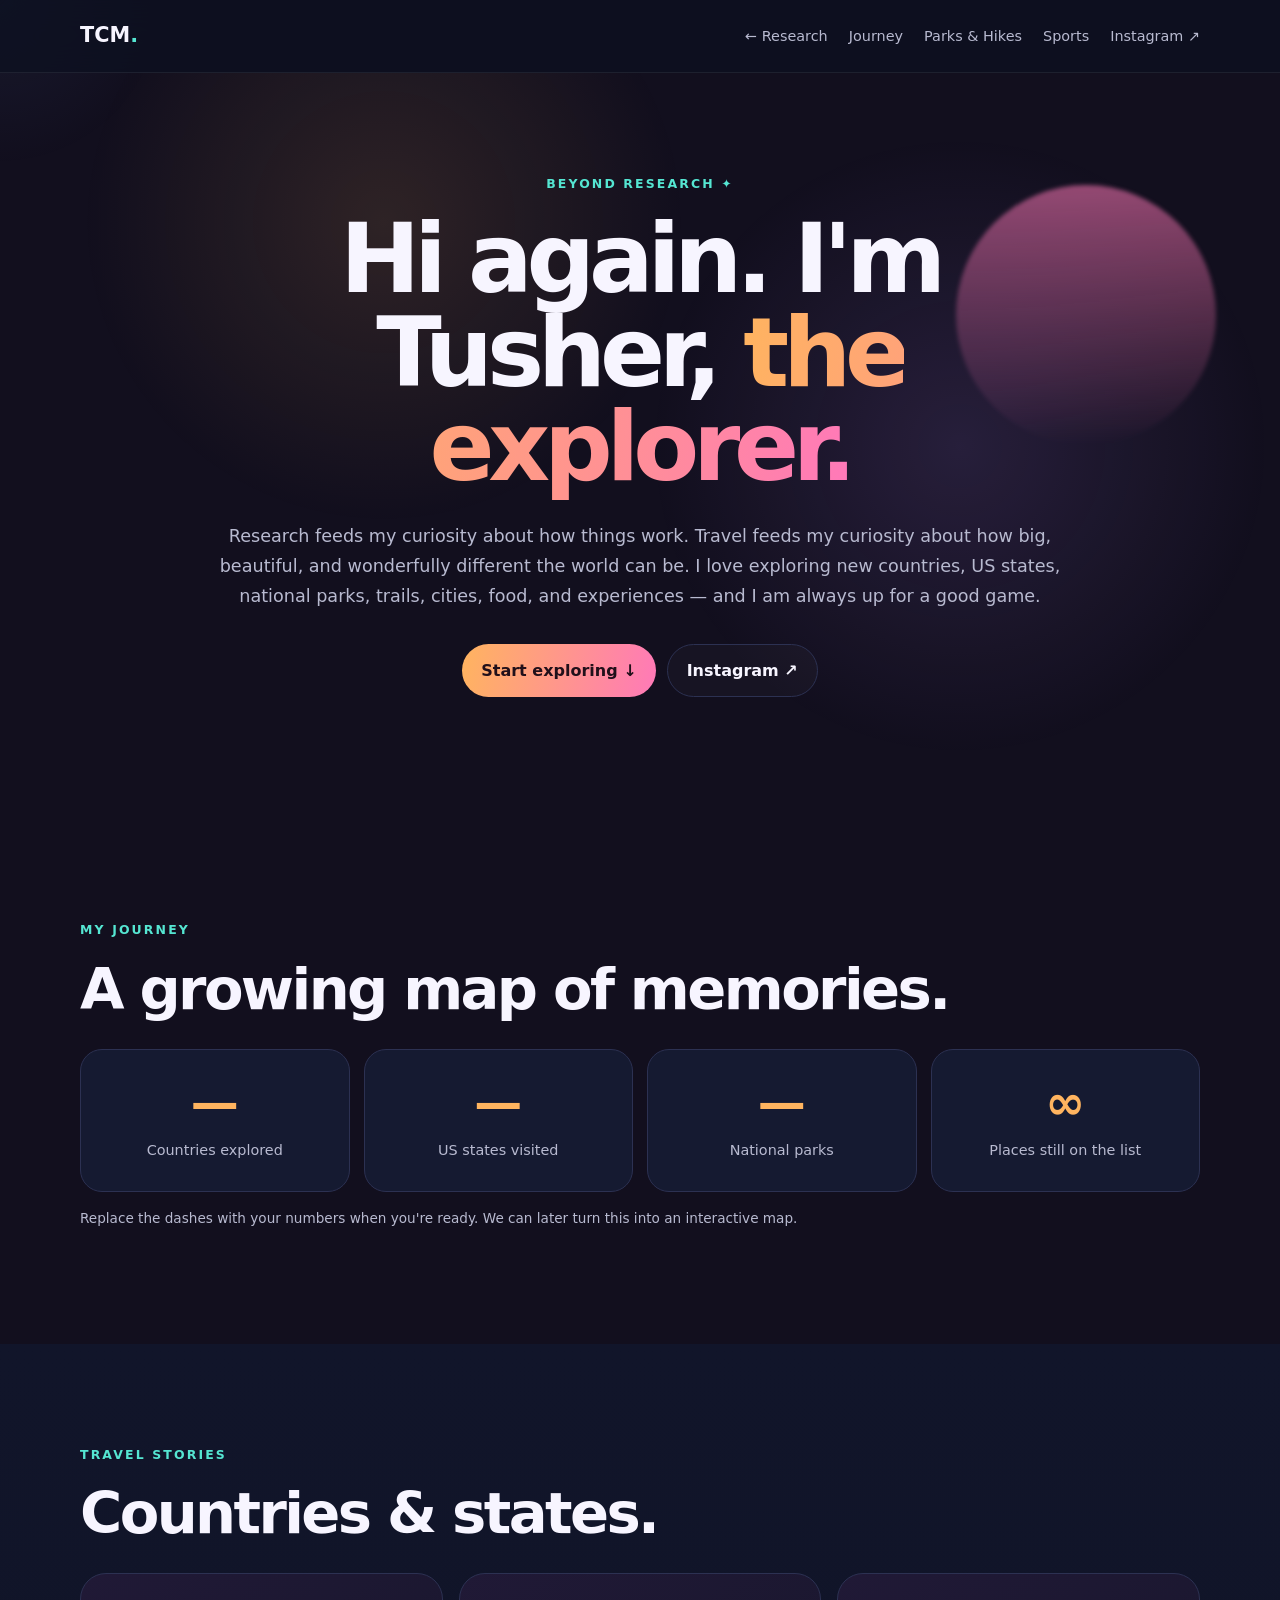
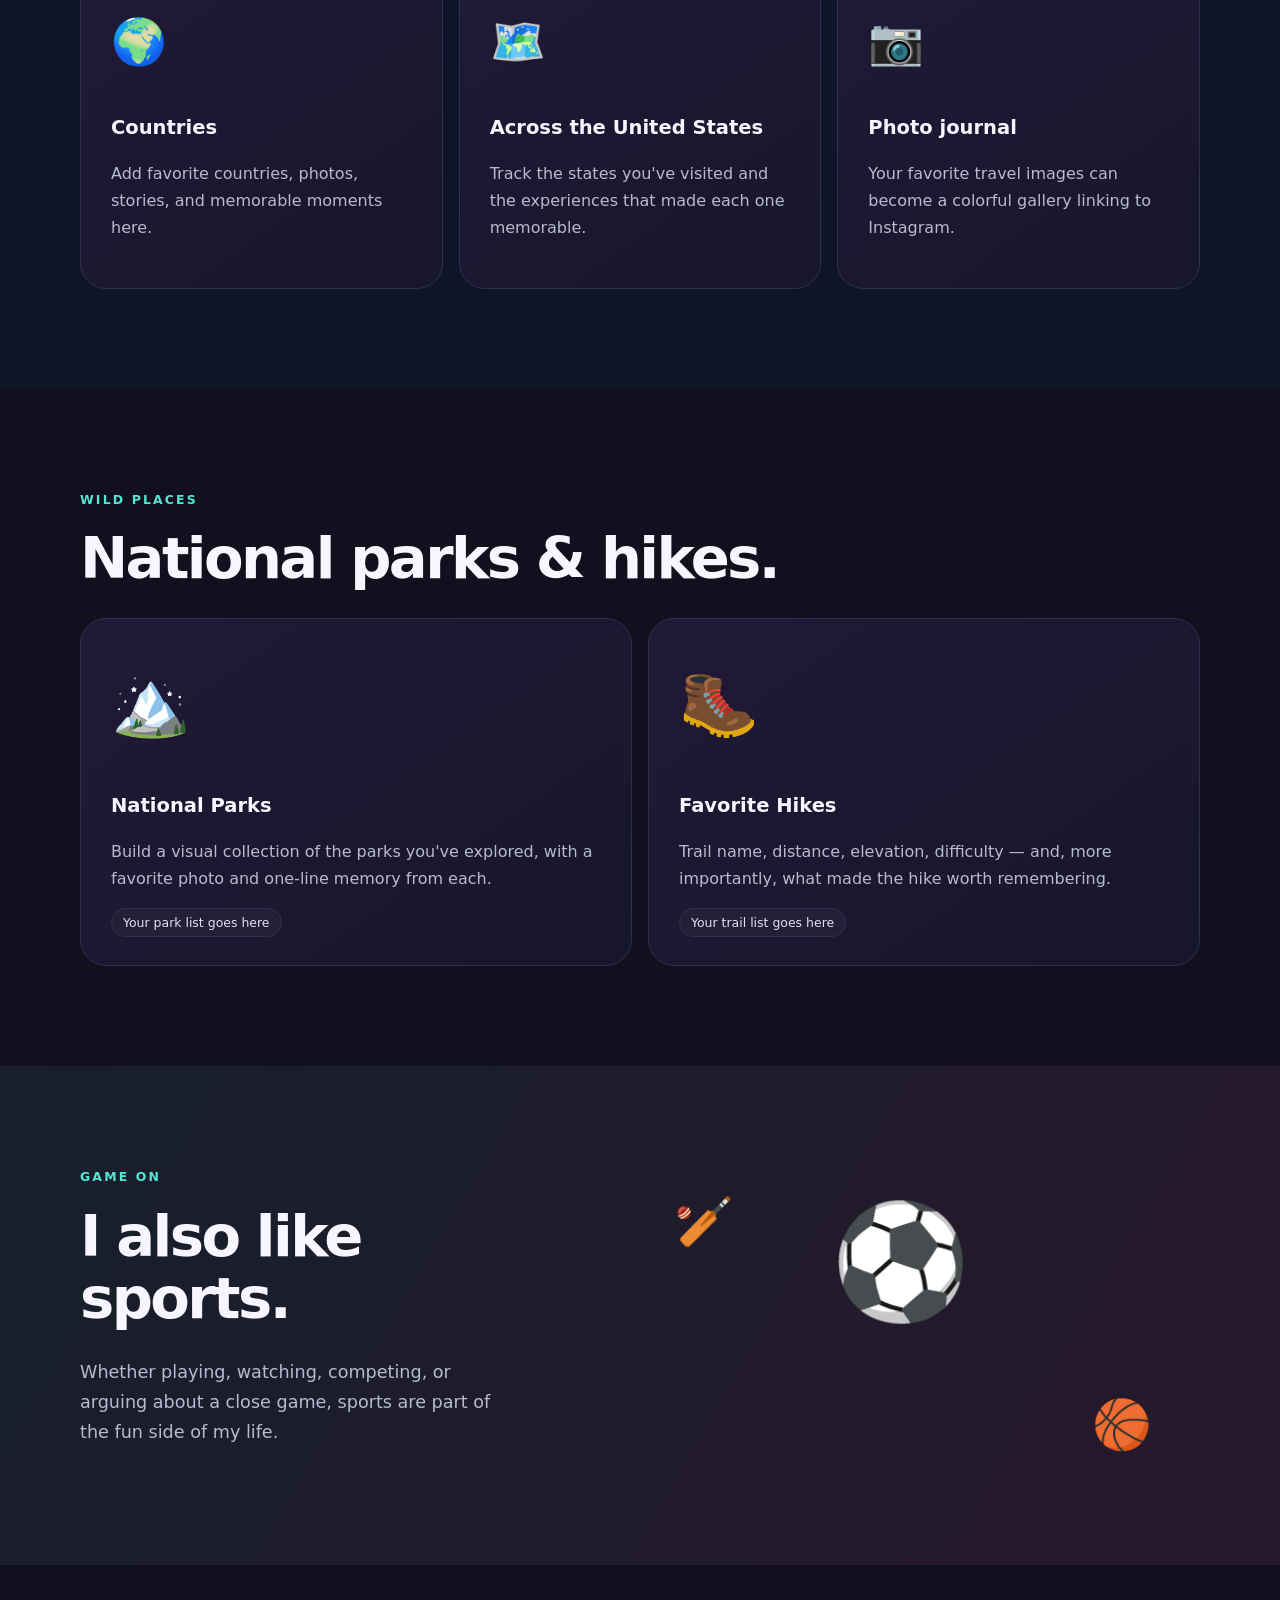
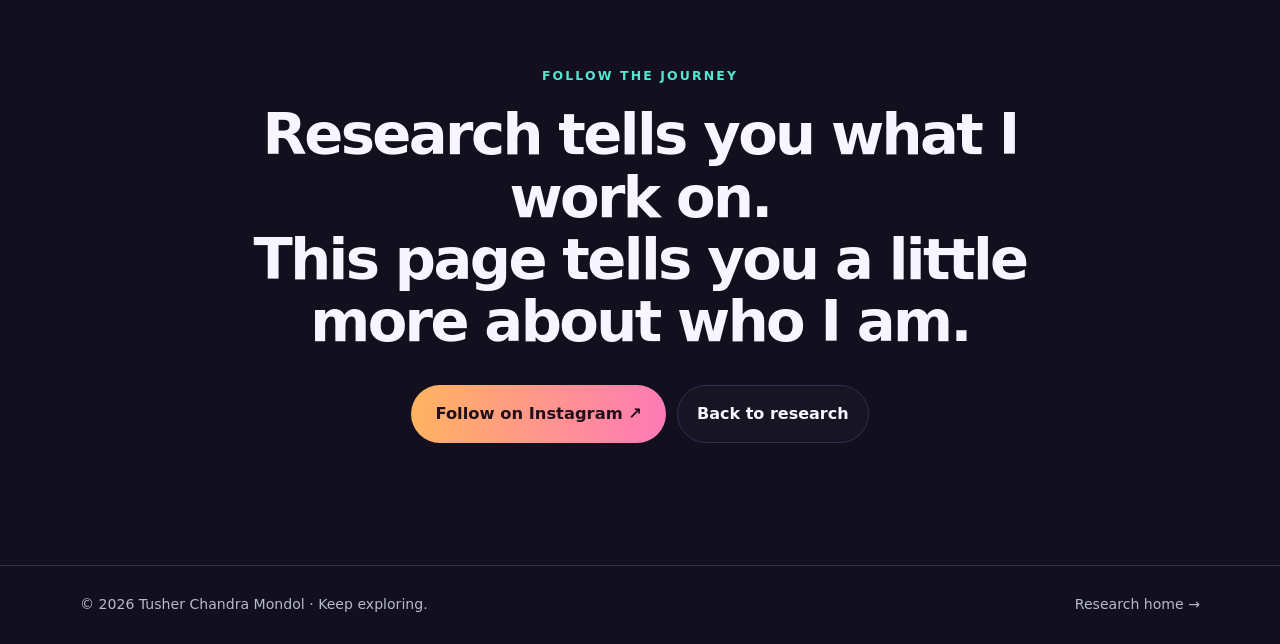
==== explore.html @ 9c15b9fe "added explore page" ====
<!doctype html><html lang="en"><head><meta charset="utf-8"><meta name="viewport" content="width=device-width,initial-scale=1"><meta name="description" content="Tusher Chandra Mondol — explorer, traveler, hiker and sports enthusiast."><meta name="theme-color" content="#20152c"><title>Explore with Tusher | Beyond Research</title><link rel="icon" href="assets/favicon.svg"><link rel="stylesheet" href="assets/styles.css"><script defer src="assets/script.js"></script></head><body class="explore-page"><div class="cursor-glow" aria-hidden="true"></div><header class="site-header"><nav class="nav container"><a class="brand" href="index.html">TCM<span>.</span></a><button class="nav-toggle" aria-label="Open menu">☰</button><div class="nav-links"><a href="index.html">← Research</a><a href="#journey">Journey</a><a href="#parks">Parks & Hikes</a><a href="#sports">Sports</a><a href="YOUR_INSTAGRAM_URL" target="_blank">Instagram ↗</a></div></nav></header><main><section class="explore-hero section"><div class="blob b3"></div><div class="container narrow center reveal"><p class="eyebrow">Beyond Research ✦</p><h1>Hi again. I'm Tusher, <span class="gradient-text warm-gradient">the explorer.</span></h1><p class="lead">Research feeds my curiosity about how things work. Travel feeds my curiosity about how big, beautiful, and wonderfully different the world can be. I love exploring new countries, US states, national parks, trails, cities, food, and experiences — and I am always up for a good game.</p><div class="hero-actions center-actions"><a class="button warm" href="#journey">Start exploring ↓</a><a class="button secondary" href="YOUR_INSTAGRAM_URL" target="_blank">Instagram ↗</a></div></div></section><section class="section" id="journey"><div class="container"><p class="section-kicker">My journey</p><h2>A growing map of memories.</h2><div class="stats-grid"><div class="stat reveal"><strong>—</strong><span>Countries explored</span></div><div class="stat reveal"><strong>—</strong><span>US states visited</span></div><div class="stat reveal"><strong>—</strong><span>National parks</span></div><div class="stat reveal"><strong>∞</strong><span>Places still on the list</span></div></div><p class="note">Replace the dashes with your numbers when you're ready. We can later turn this into an interactive map.</p></div></section><section class="section tint"><div class="container"><p class="section-kicker">Travel stories</p><h2>Countries & states.</h2><div class="photo-grid"><article class="photo-placeholder reveal"><span>🌍</span><h3>Countries</h3><p>Add favorite countries, photos, stories, and memorable moments here.</p></article><article class="photo-placeholder reveal"><span>🗺️</span><h3>Across the United States</h3><p>Track the states you've visited and the experiences that made each one memorable.</p></article><article class="photo-placeholder reveal"><span>📷</span><h3>Photo journal</h3><p>Your favorite travel images can become a colorful gallery linking to Instagram.</p></article></div></div></section><section class="section" id="parks"><div class="container"><p class="section-kicker">Wild places</p><h2>National parks & hikes.</h2><div class="adventure-grid"><article class="adventure reveal"><div class="adventure-emoji">🏔️</div><h3>National Parks</h3><p>Build a visual collection of the parks you've explored, with a favorite photo and one-line memory from each.</p><span class="coming">Your park list goes here</span></article><article class="adventure reveal"><div class="adventure-emoji">🥾</div><h3>Favorite Hikes</h3><p>Trail name, distance, elevation, difficulty — and, more importantly, what made the hike worth remembering.</p><span class="coming">Your trail list goes here</span></article></div></div></section><section class="section sports-section" id="sports"><div class="container split"><div class="reveal"><p class="section-kicker">Game on</p><h2>I also like sports.</h2><p class="lead">Whether playing, watching, competing, or arguing about a close game, sports are part of the fun side of my life.</p></div><div class="sport-ball reveal">⚽<span>🏏</span><i>🏀</i></div></div></section><section class="section"><div class="container narrow center reveal"><p class="section-kicker">Follow the journey</p><h2>Research tells you what I work on.<br>This page tells you a little more about who I am.</h2><div class="hero-actions center-actions"><a class="button warm big" href="YOUR_INSTAGRAM_URL" target="_blank">Follow on Instagram ↗</a><a class="button secondary" href="index.html">Back to research</a></div></div></section></main><footer class="footer"><div class="container footer-row"><p>© <span id="year"></span> Tusher Chandra Mondol · Keep exploring.</p><a href="index.html">Research home →</a></div></footer></body></html>
---- assets/styles.css ----
:root{--bg:#0d1020;--panel:#151a31;--panel2:#1b2040;--text:#f7f5ff;--muted:#b8bad0;--line:#2c3152;--cyan:#55e6d2;--blue:#72a7ff;--purple:#b788ff;--pink:#ff79b8;--orange:#ffb45f;--max:1120px;--radius:24px;--shadow:0 20px 60px rgba(0,0,0,.25)}*{box-sizing:border-box}html{scroll-behavior:smooth}body{margin:0;background:var(--bg);color:var(--text);font:16px/1.7 Inter,ui-sans-serif,system-ui,-apple-system,"Segoe UI",sans-serif;overflow-x:hidden}a{color:inherit;text-decoration:none}h1,h2,h3,p{margin-top:0}h1{font-size:clamp(3.2rem,7.5vw,6.7rem);line-height:.98;letter-spacing:-.065em;margin-bottom:28px}h2{font-size:clamp(2.1rem,4.5vw,3.8rem);line-height:1.08;letter-spacing:-.045em;margin-bottom:28px}h3{font-size:1.22rem;line-height:1.3}.container{width:min(calc(100% - 40px),var(--max));margin:auto}.narrow{max-width:850px}.section{padding:100px 0;position:relative;scroll-margin-top:74px}.tint{background:linear-gradient(180deg,#11152a,#101427)}.site-header{position:sticky;top:0;z-index:30;background:rgba(13,16,32,.75);backdrop-filter:blur(20px);border-bottom:1px solid rgba(255,255,255,.07)}.nav{height:72px;display:flex;align-items:center;justify-content:space-between}.brand{font-weight:900;font-size:1.3rem}.brand span,.section-kicker,.eyebrow{color:var(--cyan)}.nav-links{display:flex;gap:21px;align-items:center}.nav-links a{color:var(--muted);font-size:.9rem;transition:.2s}.nav-links a:hover{color:#fff;transform:translateY(-1px)}.nav-toggle{display:none;background:none;border:0;color:#fff;font-size:1.5rem}.hero{min-height:calc(100vh - 72px);display:flex;align-items:center;background:radial-gradient(circle at 12% 20%,rgba(183,136,255,.13),transparent 25%),radial-gradient(circle at 85% 30%,rgba(85,230,210,.12),transparent 28%)}.hero-grid{display:grid;grid-template-columns:1.55fr .75fr;gap:60px;align-items:center}.eyebrow,.section-kicker{font-size:.78rem;text-transform:uppercase;letter-spacing:.17em;font-weight:900;margin-bottom:18px}.gradient-text{background:linear-gradient(100deg,var(--cyan),var(--blue),var(--purple),var(--pink));background-size:200% auto;-webkit-background-clip:text;background-clip:text;color:transparent;animation:gradient 7s linear infinite}.warm-gradient{background-image:linear-gradient(100deg,var(--orange),var(--pink),var(--purple))}@keyframes gradient{to{background-position:200% center}}.hero-title{font-size:clamp(1.25rem,2.3vw,1.65rem);color:#e7e5f5;max-width:800px}.hero-copy,.lead{font-size:1.1rem;color:var(--muted)}.hero-actions{display:flex;gap:11px;flex-wrap:wrap;margin:32px 0 22px}.button{display:inline-flex;align-items:center;justify-content:center;padding:12px 19px;border-radius:999px;font-weight:800;border:1px solid var(--line);transition:.25s}.button:hover{transform:translateY(-3px);box-shadow:0 10px 30px rgba(0,0,0,.18)}.primary{background:linear-gradient(100deg,var(--cyan),#6ce4ff);color:#08121a;border:0}.warm{background:linear-gradient(100deg,var(--orange),var(--pink));color:#21101a;border:0}.secondary{background:rgba(255,255,255,.025)}.big{padding:15px 24px;font-size:1.02rem}.social-row{display:flex;gap:20px;flex-wrap:wrap;color:var(--muted);font-size:.9rem}.social-row a:hover{color:var(--cyan)}.hero-card{position:relative;background:linear-gradient(145deg,rgba(32,39,75,.92),rgba(19,24,47,.92));border:1px solid var(--line);border-radius:30px;padding:34px;box-shadow:var(--shadow);transition:transform .2s}.hero-card:before{content:"";position:absolute;inset:-1px;border-radius:30px;padding:1px;background:linear-gradient(130deg,var(--purple),transparent 40%,var(--cyan));-webkit-mask:linear-gradient(#000 0 0) content-box,linear-gradient(#000 0 0);-webkit-mask-composite:xor;mask-composite:exclude}.mini-orbit{width:70px;height:70px;border:1px dashed var(--purple);border-radius:50%;display:grid;place-items:center;font-size:1.6rem;color:var(--orange);margin-bottom:36px;animation:spin 10s linear infinite}@keyframes spin{to{transform:rotate(360deg)}}.card-label{font-size:.75rem;text-transform:uppercase;letter-spacing:.14em;color:var(--muted)}.hero-card h2{font-size:1.75rem}.focus-pills,.tag-row{display:flex;flex-wrap:wrap;gap:8px}.focus-pills span,.tag-row span,.coming{font-size:.78rem;border:1px solid var(--line);background:rgba(255,255,255,.035);padding:6px 11px;border-radius:999px;color:#dfe1f1}.tiny-link{display:inline-block;margin-top:28px;color:var(--orange);font-weight:800}.split{display:grid;grid-template-columns:.85fr 1.15fr;gap:80px}.muted,.card p,.project p,.timeline-item p,.pub p{color:var(--muted)}.tag-row{margin-top:22px}.card-grid{display:grid;gap:16px}.card-grid.three{grid-template-columns:repeat(3,1fr)}.card{background:linear-gradient(145deg,var(--panel2),var(--panel));border:1px solid var(--line);border-radius:var(--radius);padding:27px;min-height:225px;transition:.3s}.card:hover,.project:hover,.photo-placeholder:hover,.adventure:hover{transform:translateY(-7px);border-color:#515a8d;box-shadow:var(--shadow)}.icon{display:grid;place-items:center;width:46px;height:46px;border-radius:14px;background:linear-gradient(135deg,rgba(85,230,210,.18),rgba(183,136,255,.2));color:var(--cyan);font-weight:900;margin-bottom:38px}.timeline{border-top:1px solid var(--line)}.timeline-item{display:grid;grid-template-columns:210px 1fr;gap:32px;padding:34px 0;border-bottom:1px solid var(--line)}.time,.pub-year,.status{color:var(--cyan);font-size:.85rem;font-weight:900}.section-heading-row{display:flex;align-items:end;justify-content:space-between;gap:24px}.pub-list{border-top:1px solid var(--line)}.pub{display:grid;grid-template-columns:80px 1fr;gap:28px;padding:28px 0;border-bottom:1px solid var(--line);transition:.2s}.pub:hover{padding-left:10px}.pub p{margin:0;font-size:.92rem}.project-grid{display:grid;grid-template-columns:repeat(2,1fr);gap:16px}.project{background:var(--panel);border:1px solid var(--line);border-radius:var(--radius);padding:29px;transition:.3s}.project.featured{grid-column:span 2;display:grid;grid-template-columns:1fr 180px;background:linear-gradient(135deg,#172c42,#251d42)}.project-mark{font-size:9rem;font-weight:900;line-height:1;color:rgba(85,230,210,.16);display:grid;place-items:center}.status{text-transform:uppercase;letter-spacing:.09em;display:inline-block;margin-bottom:18px}.news-list{border-top:1px solid var(--line)}.news-list article{display:grid;grid-template-columns:90px 1fr;gap:20px;padding:24px 0;border-bottom:1px solid var(--line)}.news-list time{color:var(--pink);font-weight:900}.playground{background:radial-gradient(circle at 20% 50%,rgba(255,180,95,.15),transparent 30%),radial-gradient(circle at 80% 50%,rgba(255,121,184,.12),transparent 30%)}.center{text-align:center}.center .lead{margin-left:auto;margin-right:auto}.center-actions{justify-content:center}.contact-section{background:radial-gradient(circle at 50% 0,rgba(85,230,210,.12),transparent 40%)}.footer{border-top:1px solid var(--line);padding:27px 0;color:var(--muted);font-size:.88rem}.footer-row{display:flex;justify-content:space-between;gap:20px}.footer p{margin:0}.blob{position:absolute;border-radius:50%;filter:blur(2px);opacity:.55;pointer-events:none}.b1{width:160px;height:160px;background:linear-gradient(var(--purple),transparent);right:5%;top:12%;animation:float 7s ease-in-out infinite}.b2{width:90px;height:90px;background:linear-gradient(var(--cyan),transparent);left:4%;bottom:8%;animation:float 5s ease-in-out infinite reverse}.b3{width:260px;height:260px;background:linear-gradient(var(--pink),transparent);right:5%;top:15%;animation:float 8s ease-in-out infinite}@keyframes float{50%{transform:translateY(25px) rotate(15deg)}}.reveal{opacity:0;transform:translateY(24px);transition:opacity .7s ease,transform .7s ease}.reveal.visible{opacity:1;transform:none}.cursor-glow{position:fixed;width:360px;height:360px;border-radius:50%;background:radial-gradient(circle,rgba(114,167,255,.07),transparent 65%);pointer-events:none;z-index:-1;transform:translate(-50%,-50%)}.explore-page{background:#120f1e}.explore-hero{min-height:72vh;display:flex;align-items:center;background:radial-gradient(circle at 30% 20%,rgba(255,180,95,.12),transparent 28%),radial-gradient(circle at 75% 50%,rgba(183,136,255,.13),transparent 30%)}.stats-grid{display:grid;grid-template-columns:repeat(4,1fr);gap:14px}.stat{background:var(--panel);border:1px solid var(--line);border-radius:22px;padding:28px;text-align:center}.stat strong{display:block;font-size:3rem;line-height:1;color:var(--orange);margin-bottom:10px}.stat span{color:var(--muted);font-size:.9rem}.note{color:var(--muted);font-size:.85rem;margin-top:15px}.photo-grid{display:grid;grid-template-columns:repeat(3,1fr);gap:16px}.photo-placeholder,.adventure{background:linear-gradient(145deg,#201936,#17162b);border:1px solid var(--line);border-radius:26px;padding:30px;transition:.3s}.photo-placeholder>span{font-size:2.8rem;display:block;margin-bottom:35px}.photo-placeholder p,.adventure p{color:var(--muted)}.adventure-grid{display:grid;grid-template-columns:repeat(2,1fr);gap:16px}.adventure-emoji{font-size:4rem;margin-bottom:35px}.sports-section{background:linear-gradient(120deg,rgba(85,230,210,.08),rgba(255,121,184,.09))}.sport-ball{position:relative;font-size:7rem;text-align:center}.sport-ball span{position:absolute;font-size:3rem;left:12%;top:5%;animation:float 5s infinite}.sport-ball i{position:absolute;font-style:normal;font-size:3rem;right:8%;bottom:0;animation:float 6s infinite reverse}
@media(max-width:900px){.hero-grid,.split{grid-template-columns:1fr;gap:45px}.card-grid.three{grid-template-columns:repeat(2,1fr)}.timeline-item{grid-template-columns:160px 1fr}.stats-grid{grid-template-columns:repeat(2,1fr)}}@media(max-width:680px){.section{padding:72px 0}.nav-toggle{display:block}.nav-links{position:absolute;left:16px;right:16px;top:64px;display:none;flex-direction:column;align-items:stretch;background:#171a31;border:1px solid var(--line);border-radius:18px;padding:16px;box-shadow:var(--shadow)}.nav-links.open{display:flex}.card-grid.three,.project-grid,.photo-grid,.adventure-grid,.stats-grid{grid-template-columns:1fr}.project.featured{grid-column:span 1;grid-template-columns:1fr}.project-mark{display:none}.timeline-item,.pub,.news-list article{grid-template-columns:1fr;gap:8px}.section-heading-row{display:block}.footer-row{flex-direction:column}.container{width:min(calc(100% - 28px),var(--max))}.cursor-glow{display:none}}@media(prefers-reduced-motion:reduce){*{animation:none!important;transition:none!important}.reveal{opacity:1;transform:none}}
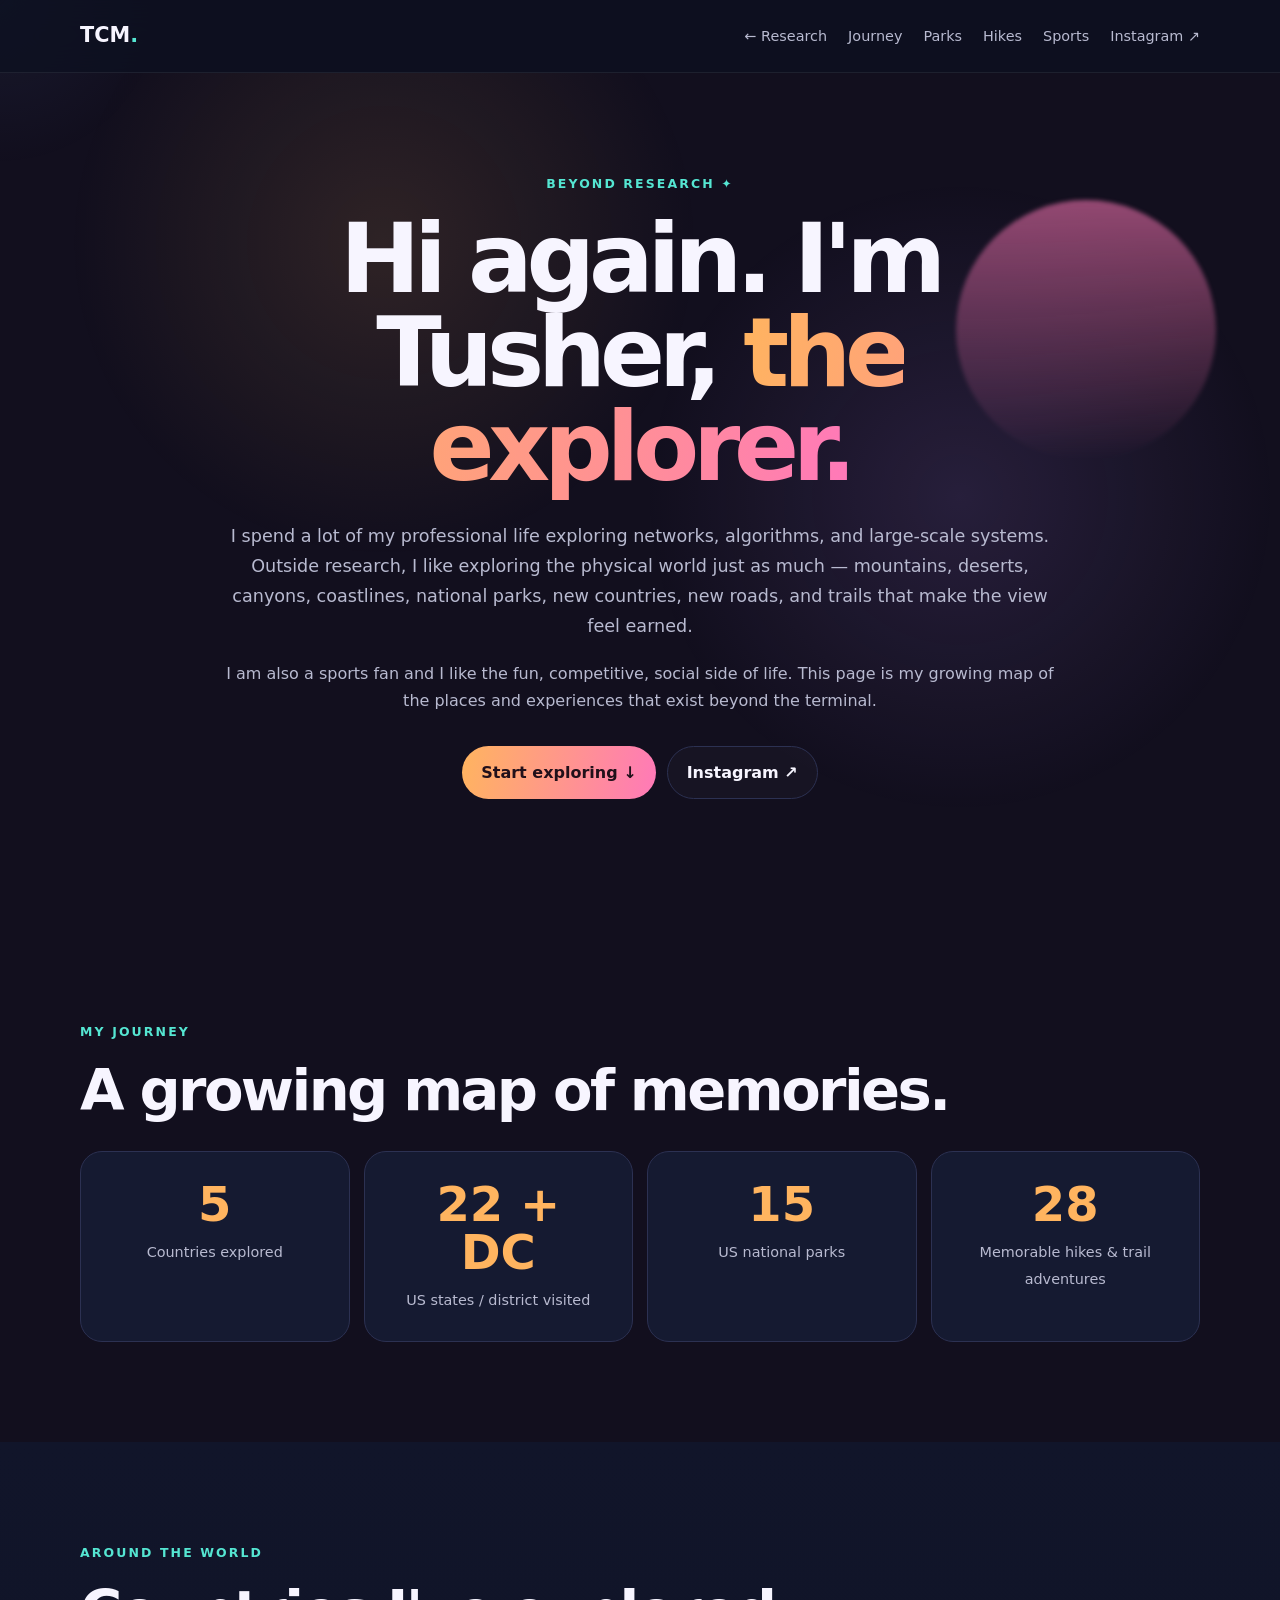
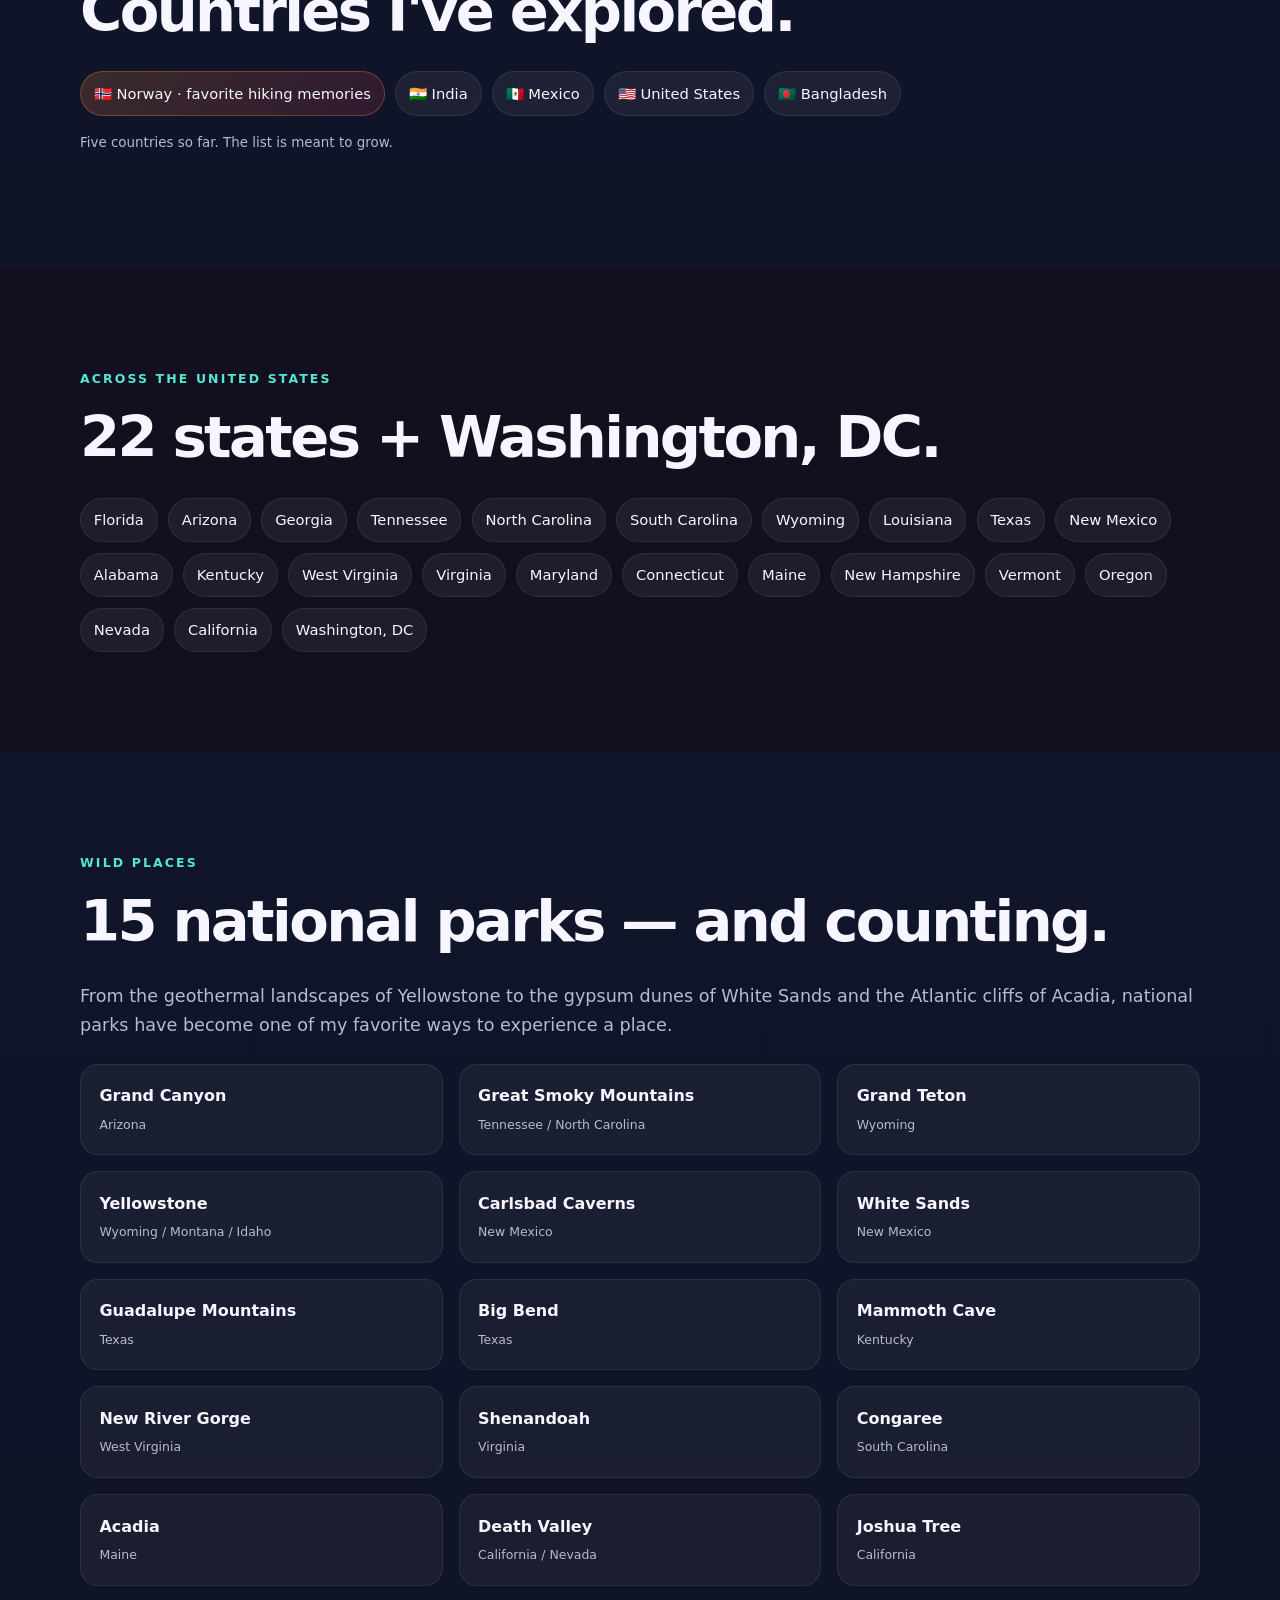
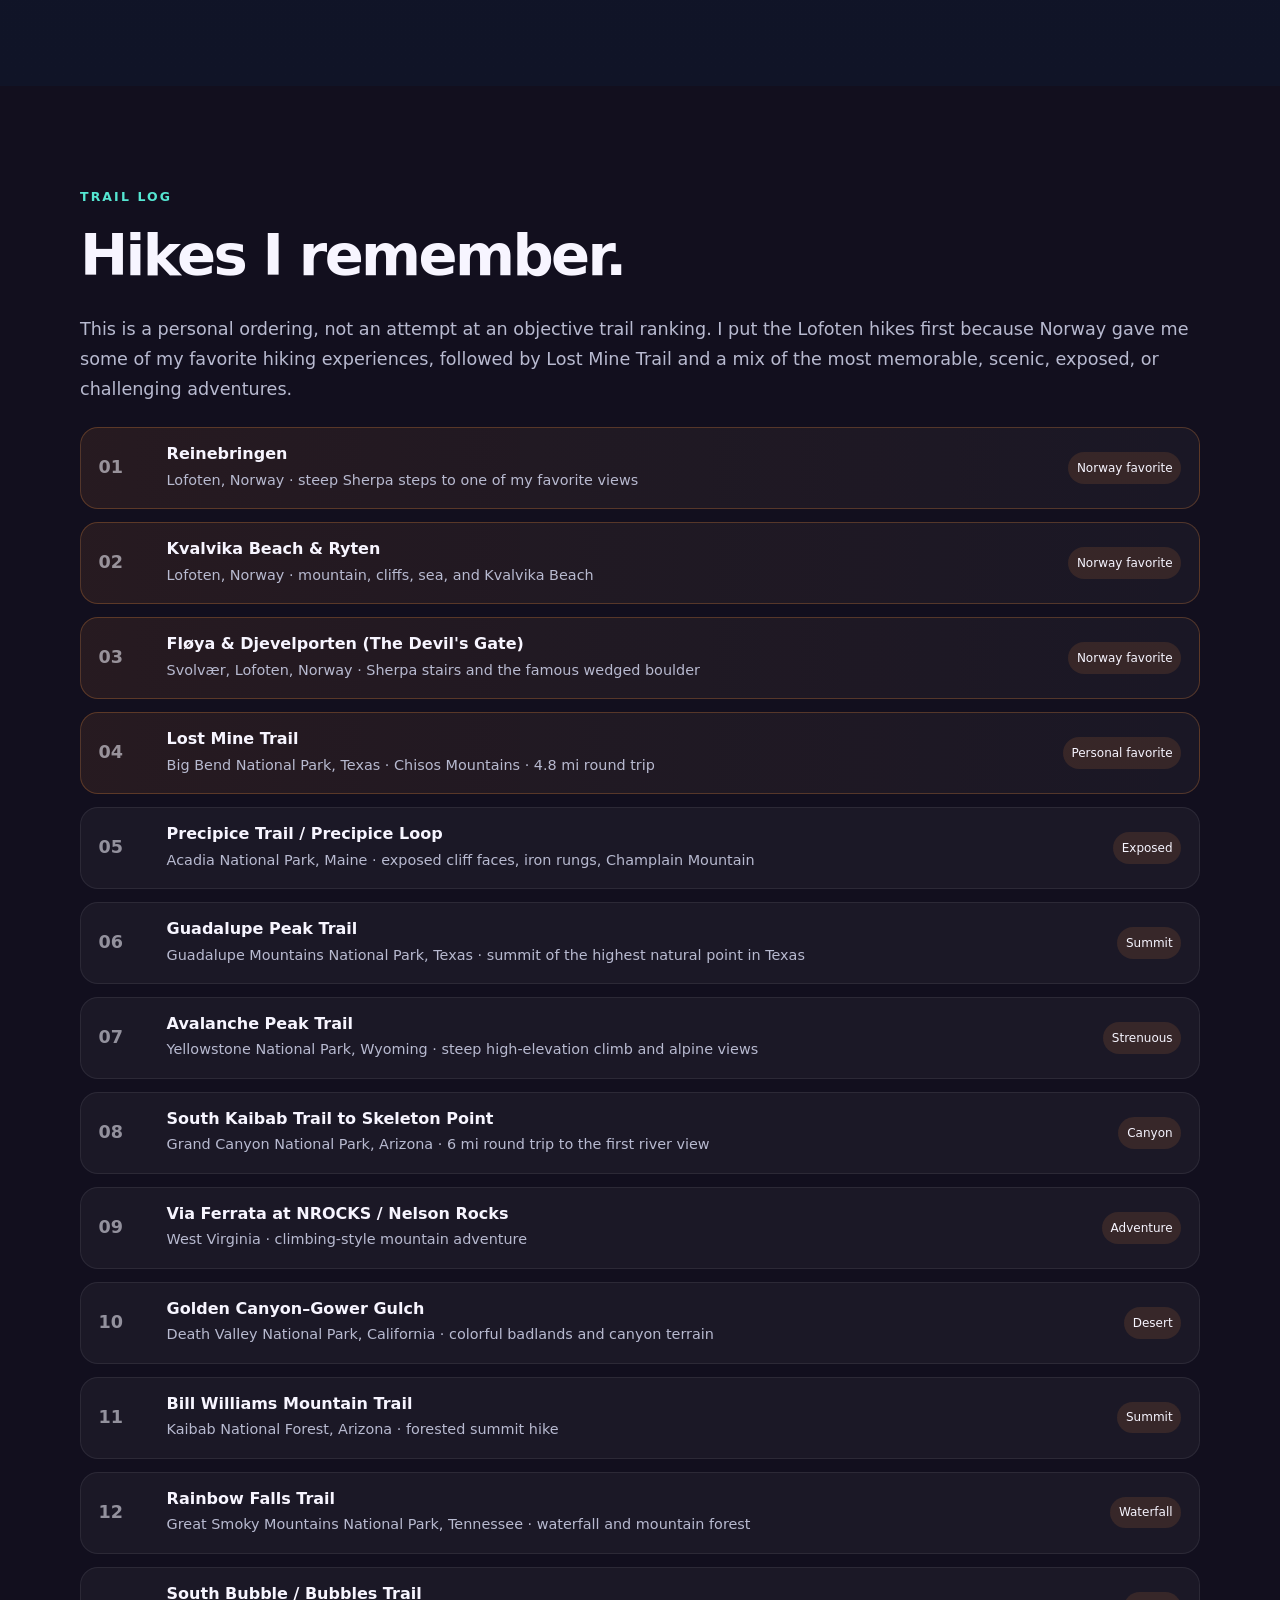
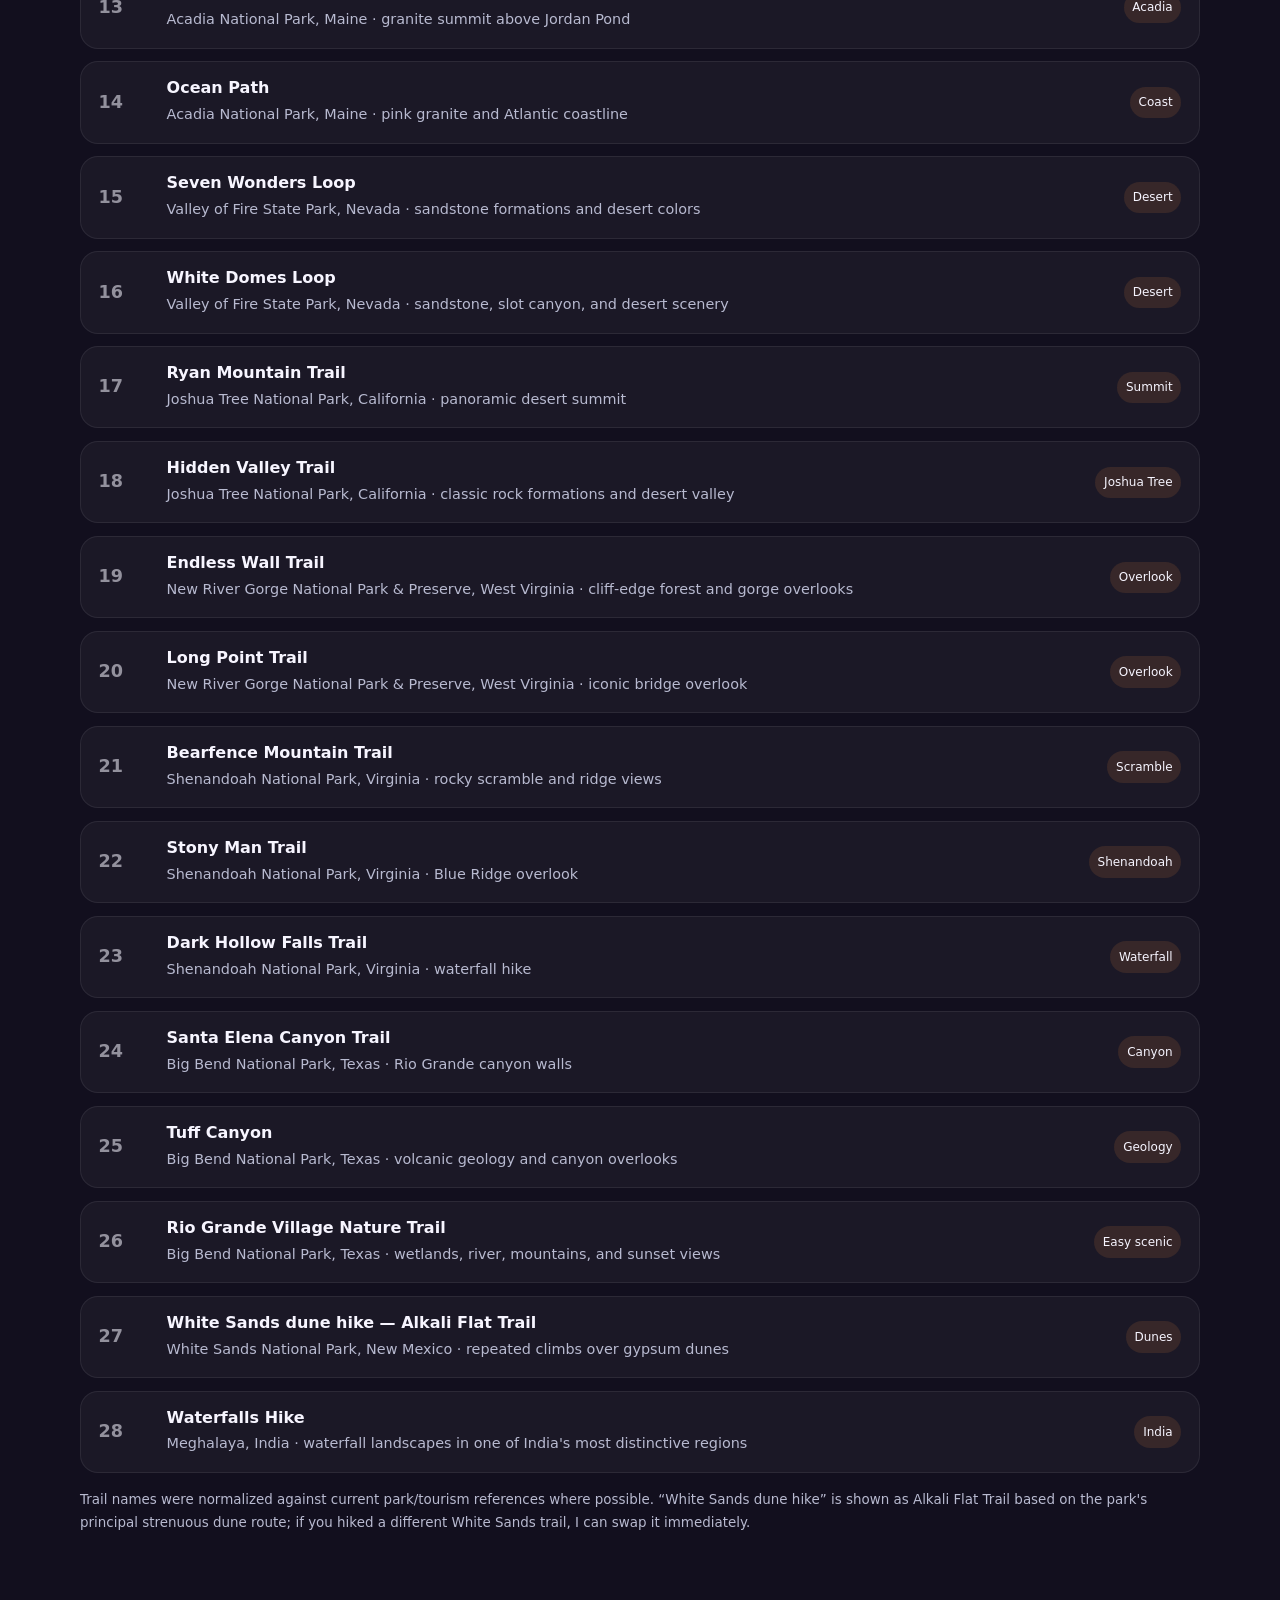
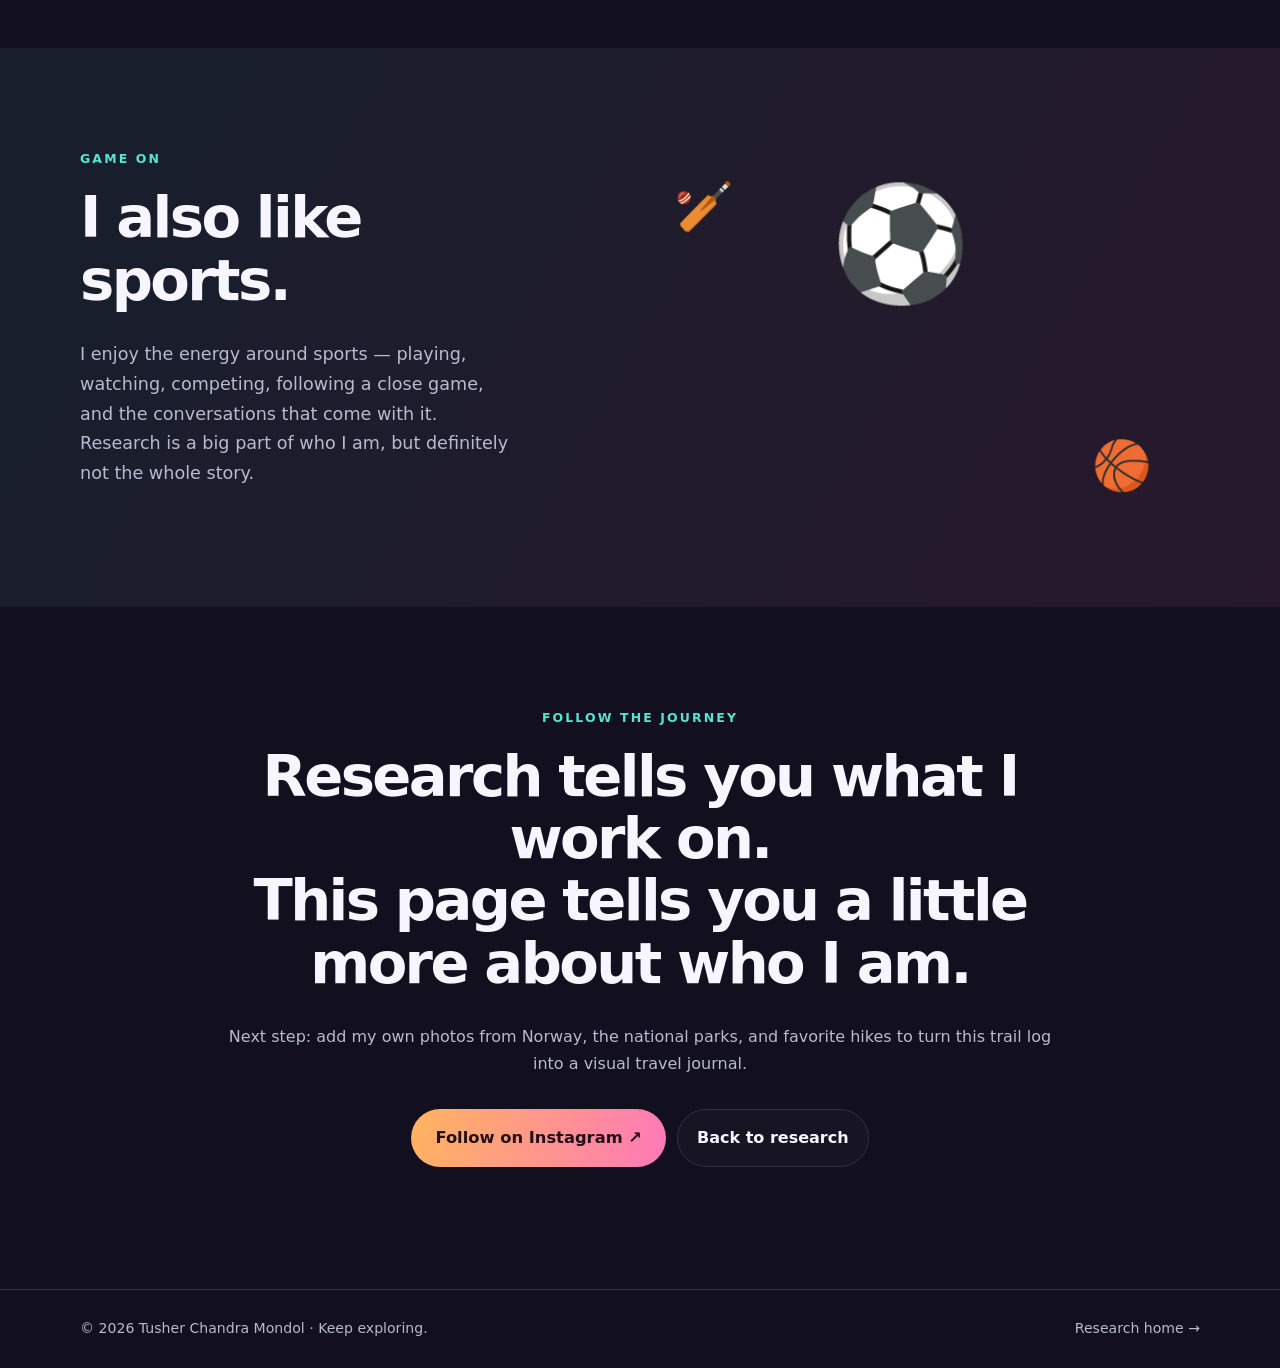
==== commit 16b958dc: "added travel history" ====
--- a/explore.html
+++ b/explore.html
@@ -1 +1,44 @@
-<!doctype html><html lang="en"><head><meta charset="utf-8"><meta name="viewport" content="width=device-width,initial-scale=1"><meta name="description" content="Tusher Chandra Mondol — explorer, traveler, hiker and sports enthusiast."><meta name="theme-color" content="#20152c"><title>Explore with Tusher | Beyond Research</title><link rel="icon" href="assets/favicon.svg"><link rel="stylesheet" href="assets/styles.css"><script defer src="assets/script.js"></script></head><body class="explore-page"><div class="cursor-glow" aria-hidden="true"></div><header class="site-header"><nav class="nav container"><a class="brand" href="index.html">TCM<span>.</span></a><button class="nav-toggle" aria-label="Open menu">☰</button><div class="nav-links"><a href="index.html">← Research</a><a href="#journey">Journey</a><a href="#parks">Parks & Hikes</a><a href="#sports">Sports</a><a href="YOUR_INSTAGRAM_URL" target="_blank">Instagram ↗</a></div></nav></header><main><section class="explore-hero section"><div class="blob b3"></div><div class="container narrow center reveal"><p class="eyebrow">Beyond Research ✦</p><h1>Hi again. I'm Tusher, <span class="gradient-text warm-gradient">the explorer.</span></h1><p class="lead">Research feeds my curiosity about how things work. Travel feeds my curiosity about how big, beautiful, and wonderfully different the world can be. I love exploring new countries, US states, national parks, trails, cities, food, and experiences — and I am always up for a good game.</p><div class="hero-actions center-actions"><a class="button warm" href="#journey">Start exploring ↓</a><a class="button secondary" href="YOUR_INSTAGRAM_URL" target="_blank">Instagram ↗</a></div></div></section><section class="section" id="journey"><div class="container"><p class="section-kicker">My journey</p><h2>A growing map of memories.</h2><div class="stats-grid"><div class="stat reveal"><strong>—</strong><span>Countries explored</span></div><div class="stat reveal"><strong>—</strong><span>US states visited</span></div><div class="stat reveal"><strong>—</strong><span>National parks</span></div><div class="stat reveal"><strong>∞</strong><span>Places still on the list</span></div></div><p class="note">Replace the dashes with your numbers when you're ready. We can later turn this into an interactive map.</p></div></section><section class="section tint"><div class="container"><p class="section-kicker">Travel stories</p><h2>Countries & states.</h2><div class="photo-grid"><article class="photo-placeholder reveal"><span>🌍</span><h3>Countries</h3><p>Add favorite countries, photos, stories, and memorable moments here.</p></article><article class="photo-placeholder reveal"><span>🗺️</span><h3>Across the United States</h3><p>Track the states you've visited and the experiences that made each one memorable.</p></article><article class="photo-placeholder reveal"><span>📷</span><h3>Photo journal</h3><p>Your favorite travel images can become a colorful gallery linking to Instagram.</p></article></div></div></section><section class="section" id="parks"><div class="container"><p class="section-kicker">Wild places</p><h2>National parks & hikes.</h2><div class="adventure-grid"><article class="adventure reveal"><div class="adventure-emoji">🏔️</div><h3>National Parks</h3><p>Build a visual collection of the parks you've explored, with a favorite photo and one-line memory from each.</p><span class="coming">Your park list goes here</span></article><article class="adventure reveal"><div class="adventure-emoji">🥾</div><h3>Favorite Hikes</h3><p>Trail name, distance, elevation, difficulty — and, more importantly, what made the hike worth remembering.</p><span class="coming">Your trail list goes here</span></article></div></div></section><section class="section sports-section" id="sports"><div class="container split"><div class="reveal"><p class="section-kicker">Game on</p><h2>I also like sports.</h2><p class="lead">Whether playing, watching, competing, or arguing about a close game, sports are part of the fun side of my life.</p></div><div class="sport-ball reveal">⚽<span>🏏</span><i>🏀</i></div></div></section><section class="section"><div class="container narrow center reveal"><p class="section-kicker">Follow the journey</p><h2>Research tells you what I work on.<br>This page tells you a little more about who I am.</h2><div class="hero-actions center-actions"><a class="button warm big" href="YOUR_INSTAGRAM_URL" target="_blank">Follow on Instagram ↗</a><a class="button secondary" href="index.html">Back to research</a></div></div></section></main><footer class="footer"><div class="container footer-row"><p>© <span id="year"></span> Tusher Chandra Mondol · Keep exploring.</p><a href="index.html">Research home →</a></div></footer></body></html>
+<!doctype html><html lang="en"><head><meta charset="utf-8"><meta name="viewport" content="width=device-width,initial-scale=1"><meta name="description" content="Tusher Chandra Mondol — explorer, traveler, hiker and sports enthusiast."><meta name="theme-color" content="#20152c"><title>Explore with Tusher | Beyond Research</title><link rel="icon" href="assets/favicon.svg"><link rel="stylesheet" href="assets/styles.css"><script defer src="assets/script.js"></script></head><body class="explore-page"><div class="cursor-glow" aria-hidden="true"></div><header class="site-header"><nav class="nav container"><a class="brand" href="index.html">TCM<span>.</span></a><button class="nav-toggle" aria-label="Open menu">☰</button><div class="nav-links"><a href="index.html">← Research</a><a href="#journey">Journey</a><a href="#parks">Parks</a><a href="#hikes">Hikes</a><a href="#sports">Sports</a><a href="YOUR_INSTAGRAM_URL" target="_blank">Instagram ↗</a></div></nav></header><main>
+<section class="explore-hero section"><div class="blob b3"></div><div class="container narrow center reveal"><p class="eyebrow">Beyond Research ✦</p><h1>Hi again. I'm Tusher, <span class="gradient-text warm-gradient">the explorer.</span></h1><p class="lead">I spend a lot of my professional life exploring networks, algorithms, and large-scale systems. Outside research, I like exploring the physical world just as much — mountains, deserts, canyons, coastlines, national parks, new countries, new roads, and trails that make the view feel earned.</p><p class="muted">I am also a sports fan and I like the fun, competitive, social side of life. This page is my growing map of the places and experiences that exist beyond the terminal.</p><div class="hero-actions center-actions"><a class="button warm" href="#journey">Start exploring ↓</a><a class="button secondary" href="YOUR_INSTAGRAM_URL" target="_blank">Instagram ↗</a></div></div></section>
+
+<section class="section" id="journey"><div class="container"><p class="section-kicker">My journey</p><h2>A growing map of memories.</h2><div class="stats-grid"><div class="stat reveal"><strong>5</strong><span>Countries explored</span></div><div class="stat reveal"><strong>22 + DC</strong><span>US states / district visited</span></div><div class="stat reveal"><strong>15</strong><span>US national parks</span></div><div class="stat reveal"><strong>28</strong><span>Memorable hikes & trail adventures</span></div></div></div></section>
+
+<section class="section tint"><div class="container"><p class="section-kicker">Around the world</p><h2>Countries I've explored.</h2><div class="travel-chips"><span class="travel-chip favorite">🇳🇴 Norway · favorite hiking memories</span><span class="travel-chip">🇮🇳 India</span><span class="travel-chip">🇲🇽 Mexico</span><span class="travel-chip">🇺🇸 United States</span><span class="travel-chip">🇧🇩 Bangladesh</span></div><p class="source-note">Five countries so far. The list is meant to grow.</p></div></section>
+
+<section class="section"><div class="container"><p class="section-kicker">Across the United States</p><h2>22 states + Washington, DC.</h2><div class="travel-chips"><span class="travel-chip">Florida</span><span class="travel-chip">Arizona</span><span class="travel-chip">Georgia</span><span class="travel-chip">Tennessee</span><span class="travel-chip">North Carolina</span><span class="travel-chip">South Carolina</span><span class="travel-chip">Wyoming</span><span class="travel-chip">Louisiana</span><span class="travel-chip">Texas</span><span class="travel-chip">New Mexico</span><span class="travel-chip">Alabama</span><span class="travel-chip">Kentucky</span><span class="travel-chip">West Virginia</span><span class="travel-chip">Virginia</span><span class="travel-chip">Maryland</span><span class="travel-chip">Connecticut</span><span class="travel-chip">Maine</span><span class="travel-chip">New Hampshire</span><span class="travel-chip">Vermont</span><span class="travel-chip">Oregon</span><span class="travel-chip">Nevada</span><span class="travel-chip">California</span><span class="travel-chip">Washington, DC</span></div></div></section>
+
+<section class="section tint" id="parks"><div class="container"><p class="section-kicker">Wild places</p><h2>15 national parks — and counting.</h2><p class="lead">From the geothermal landscapes of Yellowstone to the gypsum dunes of White Sands and the Atlantic cliffs of Acadia, national parks have become one of my favorite ways to experience a place.</p><div class="park-grid"><div class="park-card reveal"><strong>Grand Canyon</strong><br><span>Arizona</span></div><div class="park-card reveal"><strong>Great Smoky Mountains</strong><br><span>Tennessee / North Carolina</span></div><div class="park-card reveal"><strong>Grand Teton</strong><br><span>Wyoming</span></div><div class="park-card reveal"><strong>Yellowstone</strong><br><span>Wyoming / Montana / Idaho</span></div><div class="park-card reveal"><strong>Carlsbad Caverns</strong><br><span>New Mexico</span></div><div class="park-card reveal"><strong>White Sands</strong><br><span>New Mexico</span></div><div class="park-card reveal"><strong>Guadalupe Mountains</strong><br><span>Texas</span></div><div class="park-card reveal"><strong>Big Bend</strong><br><span>Texas</span></div><div class="park-card reveal"><strong>Mammoth Cave</strong><br><span>Kentucky</span></div><div class="park-card reveal"><strong>New River Gorge</strong><br><span>West Virginia</span></div><div class="park-card reveal"><strong>Shenandoah</strong><br><span>Virginia</span></div><div class="park-card reveal"><strong>Congaree</strong><br><span>South Carolina</span></div><div class="park-card reveal"><strong>Acadia</strong><br><span>Maine</span></div><div class="park-card reveal"><strong>Death Valley</strong><br><span>California / Nevada</span></div><div class="park-card reveal"><strong>Joshua Tree</strong><br><span>California</span></div></div></div></section>
+
+<section class="section" id="hikes"><div class="container"><p class="section-kicker">Trail log</p><h2>Hikes I remember.</h2><p class="lead">This is a personal ordering, not an attempt at an objective trail ranking. I put the Lofoten hikes first because Norway gave me some of my favorite hiking experiences, followed by Lost Mine Trail and a mix of the most memorable, scenic, exposed, or challenging adventures.</p><div class="hike-list">
+<div class="hike-card favorite-hike reveal"><div class="hike-rank">01</div><div><h3><a href="https://www.visitnorway.com/listings/hike-to-reinebringen-484-m-o-s/225282/" target="_blank">Reinebringen</a></h3><p>Lofoten, Norway · steep Sherpa steps to one of my favorite views</p></div><span class="hike-badge">Norway favorite</span></div>
+<div class="hike-card favorite-hike reveal"><div class="hike-rank">02</div><div><h3><a href="https://visitlofoten.com/en/activity/hiking/hike-to-kvalvika-and-ryten-543-m/" target="_blank">Kvalvika Beach & Ryten</a></h3><p>Lofoten, Norway · mountain, cliffs, sea, and Kvalvika Beach</p></div><span class="hike-badge">Norway favorite</span></div>
+<div class="hike-card favorite-hike reveal"><div class="hike-rank">03</div><div><h3><a href="https://www.visitnorway.com/listings/hike-to-floya-and-djevelporten-590-m/225060/" target="_blank">Fløya & Djevelporten (The Devil's Gate)</a></h3><p>Svolvær, Lofoten, Norway · Sherpa stairs and the famous wedged boulder</p></div><span class="hike-badge">Norway favorite</span></div>
+<div class="hike-card favorite-hike reveal"><div class="hike-rank">04</div><div><h3><a href="https://www.nps.gov/thingstodo/hike-the-lost-mine-trail.htm" target="_blank">Lost Mine Trail</a></h3><p>Big Bend National Park, Texas · Chisos Mountains · 4.8 mi round trip</p></div><span class="hike-badge">Personal favorite</span></div>
+<div class="hike-card reveal"><div class="hike-rank">05</div><div><h3><a href="https://www.nps.gov/thingstodo/hike-precipice-loop.htm" target="_blank">Precipice Trail / Precipice Loop</a></h3><p>Acadia National Park, Maine · exposed cliff faces, iron rungs, Champlain Mountain</p></div><span class="hike-badge">Exposed</span></div>
+<div class="hike-card reveal"><div class="hike-rank">06</div><div><h3><a href="https://www.nps.gov/gumo/planyourvisit/trails.htm" target="_blank">Guadalupe Peak Trail</a></h3><p>Guadalupe Mountains National Park, Texas · summit of the highest natural point in Texas</p></div><span class="hike-badge">Summit</span></div>
+<div class="hike-card reveal"><div class="hike-rank">07</div><div><h3><a href="https://www.nps.gov/thingstodo/yell-trail-avalanche-peak.htm" target="_blank">Avalanche Peak Trail</a></h3><p>Yellowstone National Park, Wyoming · steep high-elevation climb and alpine views</p></div><span class="hike-badge">Strenuous</span></div>
+<div class="hike-card reveal"><div class="hike-rank">08</div><div><h3><a href="https://www.nps.gov/places/000/south-kaibab-trail.htm" target="_blank">South Kaibab Trail to Skeleton Point</a></h3><p>Grand Canyon National Park, Arizona · 6 mi round trip to the first river view</p></div><span class="hike-badge">Canyon</span></div>
+<div class="hike-card reveal"><div class="hike-rank">09</div><div><h3>Via Ferrata at NROCKS / Nelson Rocks</h3><p>West Virginia · climbing-style mountain adventure</p></div><span class="hike-badge">Adventure</span></div>
+<div class="hike-card reveal"><div class="hike-rank">10</div><div><h3><a href="https://www.nps.gov/deva/planyourvisit/golden-canyon.htm" target="_blank">Golden Canyon–Gower Gulch</a></h3><p>Death Valley National Park, California · colorful badlands and canyon terrain</p></div><span class="hike-badge">Desert</span></div>
+<div class="hike-card reveal"><div class="hike-rank">11</div><div><h3>Bill Williams Mountain Trail</h3><p>Kaibab National Forest, Arizona · forested summit hike</p></div><span class="hike-badge">Summit</span></div>
+<div class="hike-card reveal"><div class="hike-rank">12</div><div><h3>Rainbow Falls Trail</h3><p>Great Smoky Mountains National Park, Tennessee · waterfall and mountain forest</p></div><span class="hike-badge">Waterfall</span></div>
+<div class="hike-card reveal"><div class="hike-rank">13</div><div><h3>South Bubble / Bubbles Trail</h3><p>Acadia National Park, Maine · granite summit above Jordan Pond</p></div><span class="hike-badge">Acadia</span></div>
+<div class="hike-card reveal"><div class="hike-rank">14</div><div><h3><a href="https://www.nps.gov/thingstodo/hike-ocean-path-trail.htm" target="_blank">Ocean Path</a></h3><p>Acadia National Park, Maine · pink granite and Atlantic coastline</p></div><span class="hike-badge">Coast</span></div>
+<div class="hike-card reveal"><div class="hike-rank">15</div><div><h3><a href="https://parks.nv.gov/parks/valley-of-fire" target="_blank">Seven Wonders Loop</a></h3><p>Valley of Fire State Park, Nevada · sandstone formations and desert colors</p></div><span class="hike-badge">Desert</span></div>
+<div class="hike-card reveal"><div class="hike-rank">16</div><div><h3><a href="https://parks.nv.gov/parks/valley-of-fire" target="_blank">White Domes Loop</a></h3><p>Valley of Fire State Park, Nevada · sandstone, slot canyon, and desert scenery</p></div><span class="hike-badge">Desert</span></div>
+<div class="hike-card reveal"><div class="hike-rank">17</div><div><h3>Ryan Mountain Trail</h3><p>Joshua Tree National Park, California · panoramic desert summit</p></div><span class="hike-badge">Summit</span></div>
+<div class="hike-card reveal"><div class="hike-rank">18</div><div><h3><a href="https://www.nps.gov/thingstodo/hike-hidden-valley-trail.htm" target="_blank">Hidden Valley Trail</a></h3><p>Joshua Tree National Park, California · classic rock formations and desert valley</p></div><span class="hike-badge">Joshua Tree</span></div>
+<div class="hike-card reveal"><div class="hike-rank">19</div><div><h3><a href="https://www.nps.gov/places/endless-wall-trail.htm" target="_blank">Endless Wall Trail</a></h3><p>New River Gorge National Park & Preserve, West Virginia · cliff-edge forest and gorge overlooks</p></div><span class="hike-badge">Overlook</span></div>
+<div class="hike-card reveal"><div class="hike-rank">20</div><div><h3><a href="https://www.nps.gov/places/long-point-trail.htm" target="_blank">Long Point Trail</a></h3><p>New River Gorge National Park & Preserve, West Virginia · iconic bridge overlook</p></div><span class="hike-badge">Overlook</span></div>
+<div class="hike-card reveal"><div class="hike-rank">21</div><div><h3>Bearfence Mountain Trail</h3><p>Shenandoah National Park, Virginia · rocky scramble and ridge views</p></div><span class="hike-badge">Scramble</span></div>
+<div class="hike-card reveal"><div class="hike-rank">22</div><div><h3>Stony Man Trail</h3><p>Shenandoah National Park, Virginia · Blue Ridge overlook</p></div><span class="hike-badge">Shenandoah</span></div>
+<div class="hike-card reveal"><div class="hike-rank">23</div><div><h3>Dark Hollow Falls Trail</h3><p>Shenandoah National Park, Virginia · waterfall hike</p></div><span class="hike-badge">Waterfall</span></div>
+<div class="hike-card reveal"><div class="hike-rank">24</div><div><h3><a href="https://home.nps.gov/places/santa-elena-canyon-trail.htm" target="_blank">Santa Elena Canyon Trail</a></h3><p>Big Bend National Park, Texas · Rio Grande canyon walls</p></div><span class="hike-badge">Canyon</span></div>
+<div class="hike-card reveal"><div class="hike-rank">25</div><div><h3><a href="https://www.nps.gov/places/tuff-canyon-trail.htm" target="_blank">Tuff Canyon</a></h3><p>Big Bend National Park, Texas · volcanic geology and canyon overlooks</p></div><span class="hike-badge">Geology</span></div>
+<div class="hike-card reveal"><div class="hike-rank">26</div><div><h3><a href="https://www.nps.gov/thingstodo/see-the-rio-grande.htm" target="_blank">Rio Grande Village Nature Trail</a></h3><p>Big Bend National Park, Texas · wetlands, river, mountains, and sunset views</p></div><span class="hike-badge">Easy scenic</span></div>
+<div class="hike-card reveal"><div class="hike-rank">27</div><div><h3><a href="https://www.nps.gov/thingstodo/hiking-alkali-flat-trail.htm" target="_blank">White Sands dune hike — Alkali Flat Trail</a></h3><p>White Sands National Park, New Mexico · repeated climbs over gypsum dunes</p></div><span class="hike-badge">Dunes</span></div>
+<div class="hike-card reveal"><div class="hike-rank">28</div><div><h3>Waterfalls Hike</h3><p>Meghalaya, India · waterfall landscapes in one of India's most distinctive regions</p></div><span class="hike-badge">India</span></div>
+</div><p class="source-note">Trail names were normalized against current park/tourism references where possible. “White Sands dune hike” is shown as Alkali Flat Trail based on the park's principal strenuous dune route; if you hiked a different White Sands trail, I can swap it immediately.</p></div></section>
+
+<section class="section sports-section" id="sports"><div class="container split"><div class="reveal"><p class="section-kicker">Game on</p><h2>I also like sports.</h2><p class="lead">I enjoy the energy around sports — playing, watching, competing, following a close game, and the conversations that come with it. Research is a big part of who I am, but definitely not the whole story.</p></div><div class="sport-ball reveal">⚽<span>🏏</span><i>🏀</i></div></div></section>
+<section class="section"><div class="container narrow center reveal"><p class="section-kicker">Follow the journey</p><h2>Research tells you what I work on.<br>This page tells you a little more about who I am.</h2><p class="muted">Next step: add my own photos from Norway, the national parks, and favorite hikes to turn this trail log into a visual travel journal.</p><div class="hero-actions center-actions"><a class="button warm big" href="YOUR_INSTAGRAM_URL" target="_blank">Follow on Instagram ↗</a><a class="button secondary" href="index.html">Back to research</a></div></div></section></main><footer class="footer"><div class="container footer-row"><p>© <span id="year"></span> Tusher Chandra Mondol · Keep exploring.</p><a href="index.html">Research home →</a></div></footer></body></html>
--- a/assets/styles.css
+++ b/assets/styles.css
@@ -1,2 +1,7 @@
 :root{--bg:#0d1020;--panel:#151a31;--panel2:#1b2040;--text:#f7f5ff;--muted:#b8bad0;--line:#2c3152;--cyan:#55e6d2;--blue:#72a7ff;--purple:#b788ff;--pink:#ff79b8;--orange:#ffb45f;--max:1120px;--radius:24px;--shadow:0 20px 60px rgba(0,0,0,.25)}*{box-sizing:border-box}html{scroll-behavior:smooth}body{margin:0;background:var(--bg);color:var(--text);font:16px/1.7 Inter,ui-sans-serif,system-ui,-apple-system,"Segoe UI",sans-serif;overflow-x:hidden}a{color:inherit;text-decoration:none}h1,h2,h3,p{margin-top:0}h1{font-size:clamp(3.2rem,7.5vw,6.7rem);line-height:.98;letter-spacing:-.065em;margin-bottom:28px}h2{font-size:clamp(2.1rem,4.5vw,3.8rem);line-height:1.08;letter-spacing:-.045em;margin-bottom:28px}h3{font-size:1.22rem;line-height:1.3}.container{width:min(calc(100% - 40px),var(--max));margin:auto}.narrow{max-width:850px}.section{padding:100px 0;position:relative;scroll-margin-top:74px}.tint{background:linear-gradient(180deg,#11152a,#101427)}.site-header{position:sticky;top:0;z-index:30;background:rgba(13,16,32,.75);backdrop-filter:blur(20px);border-bottom:1px solid rgba(255,255,255,.07)}.nav{height:72px;display:flex;align-items:center;justify-content:space-between}.brand{font-weight:900;font-size:1.3rem}.brand span,.section-kicker,.eyebrow{color:var(--cyan)}.nav-links{display:flex;gap:21px;align-items:center}.nav-links a{color:var(--muted);font-size:.9rem;transition:.2s}.nav-links a:hover{color:#fff;transform:translateY(-1px)}.nav-toggle{display:none;background:none;border:0;color:#fff;font-size:1.5rem}.hero{min-height:calc(100vh - 72px);display:flex;align-items:center;background:radial-gradient(circle at 12% 20%,rgba(183,136,255,.13),transparent 25%),radial-gradient(circle at 85% 30%,rgba(85,230,210,.12),transparent 28%)}.hero-grid{display:grid;grid-template-columns:1.55fr .75fr;gap:60px;align-items:center}.eyebrow,.section-kicker{font-size:.78rem;text-transform:uppercase;letter-spacing:.17em;font-weight:900;margin-bottom:18px}.gradient-text{background:linear-gradient(100deg,var(--cyan),var(--blue),var(--purple),var(--pink));background-size:200% auto;-webkit-background-clip:text;background-clip:text;color:transparent;animation:gradient 7s linear infinite}.warm-gradient{background-image:linear-gradient(100deg,var(--orange),var(--pink),var(--purple))}@keyframes gradient{to{background-position:200% center}}.hero-title{font-size:clamp(1.25rem,2.3vw,1.65rem);color:#e7e5f5;max-width:800px}.hero-copy,.lead{font-size:1.1rem;color:var(--muted)}.hero-actions{display:flex;gap:11px;flex-wrap:wrap;margin:32px 0 22px}.button{display:inline-flex;align-items:center;justify-content:center;padding:12px 19px;border-radius:999px;font-weight:800;border:1px solid var(--line);transition:.25s}.button:hover{transform:translateY(-3px);box-shadow:0 10px 30px rgba(0,0,0,.18)}.primary{background:linear-gradient(100deg,var(--cyan),#6ce4ff);color:#08121a;border:0}.warm{background:linear-gradient(100deg,var(--orange),var(--pink));color:#21101a;border:0}.secondary{background:rgba(255,255,255,.025)}.big{padding:15px 24px;font-size:1.02rem}.social-row{display:flex;gap:20px;flex-wrap:wrap;color:var(--muted);font-size:.9rem}.social-row a:hover{color:var(--cyan)}.hero-card{position:relative;background:linear-gradient(145deg,rgba(32,39,75,.92),rgba(19,24,47,.92));border:1px solid var(--line);border-radius:30px;padding:34px;box-shadow:var(--shadow);transition:transform .2s}.hero-card:before{content:"";position:absolute;inset:-1px;border-radius:30px;padding:1px;background:linear-gradient(130deg,var(--purple),transparent 40%,var(--cyan));-webkit-mask:linear-gradient(#000 0 0) content-box,linear-gradient(#000 0 0);-webkit-mask-composite:xor;mask-composite:exclude}.mini-orbit{width:70px;height:70px;border:1px dashed var(--purple);border-radius:50%;display:grid;place-items:center;font-size:1.6rem;color:var(--orange);margin-bottom:36px;animation:spin 10s linear infinite}@keyframes spin{to{transform:rotate(360deg)}}.card-label{font-size:.75rem;text-transform:uppercase;letter-spacing:.14em;color:var(--muted)}.hero-card h2{font-size:1.75rem}.focus-pills,.tag-row{display:flex;flex-wrap:wrap;gap:8px}.focus-pills span,.tag-row span,.coming{font-size:.78rem;border:1px solid var(--line);background:rgba(255,255,255,.035);padding:6px 11px;border-radius:999px;color:#dfe1f1}.tiny-link{display:inline-block;margin-top:28px;color:var(--orange);font-weight:800}.split{display:grid;grid-template-columns:.85fr 1.15fr;gap:80px}.muted,.card p,.project p,.timeline-item p,.pub p{color:var(--muted)}.tag-row{margin-top:22px}.card-grid{display:grid;gap:16px}.card-grid.three{grid-template-columns:repeat(3,1fr)}.card{background:linear-gradient(145deg,var(--panel2),var(--panel));border:1px solid var(--line);border-radius:var(--radius);padding:27px;min-height:225px;transition:.3s}.card:hover,.project:hover,.photo-placeholder:hover,.adventure:hover{transform:translateY(-7px);border-color:#515a8d;box-shadow:var(--shadow)}.icon{display:grid;place-items:center;width:46px;height:46px;border-radius:14px;background:linear-gradient(135deg,rgba(85,230,210,.18),rgba(183,136,255,.2));color:var(--cyan);font-weight:900;margin-bottom:38px}.timeline{border-top:1px solid var(--line)}.timeline-item{display:grid;grid-template-columns:210px 1fr;gap:32px;padding:34px 0;border-bottom:1px solid var(--line)}.time,.pub-year,.status{color:var(--cyan);font-size:.85rem;font-weight:900}.section-heading-row{display:flex;align-items:end;justify-content:space-between;gap:24px}.pub-list{border-top:1px solid var(--line)}.pub{display:grid;grid-template-columns:80px 1fr;gap:28px;padding:28px 0;border-bottom:1px solid var(--line);transition:.2s}.pub:hover{padding-left:10px}.pub p{margin:0;font-size:.92rem}.project-grid{display:grid;grid-template-columns:repeat(2,1fr);gap:16px}.project{background:var(--panel);border:1px solid var(--line);border-radius:var(--radius);padding:29px;transition:.3s}.project.featured{grid-column:span 2;display:grid;grid-template-columns:1fr 180px;background:linear-gradient(135deg,#172c42,#251d42)}.project-mark{font-size:9rem;font-weight:900;line-height:1;color:rgba(85,230,210,.16);display:grid;place-items:center}.status{text-transform:uppercase;letter-spacing:.09em;display:inline-block;margin-bottom:18px}.news-list{border-top:1px solid var(--line)}.news-list article{display:grid;grid-template-columns:90px 1fr;gap:20px;padding:24px 0;border-bottom:1px solid var(--line)}.news-list time{color:var(--pink);font-weight:900}.playground{background:radial-gradient(circle at 20% 50%,rgba(255,180,95,.15),transparent 30%),radial-gradient(circle at 80% 50%,rgba(255,121,184,.12),transparent 30%)}.center{text-align:center}.center .lead{margin-left:auto;margin-right:auto}.center-actions{justify-content:center}.contact-section{background:radial-gradient(circle at 50% 0,rgba(85,230,210,.12),transparent 40%)}.footer{border-top:1px solid var(--line);padding:27px 0;color:var(--muted);font-size:.88rem}.footer-row{display:flex;justify-content:space-between;gap:20px}.footer p{margin:0}.blob{position:absolute;border-radius:50%;filter:blur(2px);opacity:.55;pointer-events:none}.b1{width:160px;height:160px;background:linear-gradient(var(--purple),transparent);right:5%;top:12%;animation:float 7s ease-in-out infinite}.b2{width:90px;height:90px;background:linear-gradient(var(--cyan),transparent);left:4%;bottom:8%;animation:float 5s ease-in-out infinite reverse}.b3{width:260px;height:260px;background:linear-gradient(var(--pink),transparent);right:5%;top:15%;animation:float 8s ease-in-out infinite}@keyframes float{50%{transform:translateY(25px) rotate(15deg)}}.reveal{opacity:0;transform:translateY(24px);transition:opacity .7s ease,transform .7s ease}.reveal.visible{opacity:1;transform:none}.cursor-glow{position:fixed;width:360px;height:360px;border-radius:50%;background:radial-gradient(circle,rgba(114,167,255,.07),transparent 65%);pointer-events:none;z-index:-1;transform:translate(-50%,-50%)}.explore-page{background:#120f1e}.explore-hero{min-height:72vh;display:flex;align-items:center;background:radial-gradient(circle at 30% 20%,rgba(255,180,95,.12),transparent 28%),radial-gradient(circle at 75% 50%,rgba(183,136,255,.13),transparent 30%)}.stats-grid{display:grid;grid-template-columns:repeat(4,1fr);gap:14px}.stat{background:var(--panel);border:1px solid var(--line);border-radius:22px;padding:28px;text-align:center}.stat strong{display:block;font-size:3rem;line-height:1;color:var(--orange);margin-bottom:10px}.stat span{color:var(--muted);font-size:.9rem}.note{color:var(--muted);font-size:.85rem;margin-top:15px}.photo-grid{display:grid;grid-template-columns:repeat(3,1fr);gap:16px}.photo-placeholder,.adventure{background:linear-gradient(145deg,#201936,#17162b);border:1px solid var(--line);border-radius:26px;padding:30px;transition:.3s}.photo-placeholder>span{font-size:2.8rem;display:block;margin-bottom:35px}.photo-placeholder p,.adventure p{color:var(--muted)}.adventure-grid{display:grid;grid-template-columns:repeat(2,1fr);gap:16px}.adventure-emoji{font-size:4rem;margin-bottom:35px}.sports-section{background:linear-gradient(120deg,rgba(85,230,210,.08),rgba(255,121,184,.09))}.sport-ball{position:relative;font-size:7rem;text-align:center}.sport-ball span{position:absolute;font-size:3rem;left:12%;top:5%;animation:float 5s infinite}.sport-ball i{position:absolute;font-style:normal;font-size:3rem;right:8%;bottom:0;animation:float 6s infinite reverse}
 @media(max-width:900px){.hero-grid,.split{grid-template-columns:1fr;gap:45px}.card-grid.three{grid-template-columns:repeat(2,1fr)}.timeline-item{grid-template-columns:160px 1fr}.stats-grid{grid-template-columns:repeat(2,1fr)}}@media(max-width:680px){.section{padding:72px 0}.nav-toggle{display:block}.nav-links{position:absolute;left:16px;right:16px;top:64px;display:none;flex-direction:column;align-items:stretch;background:#171a31;border:1px solid var(--line);border-radius:18px;padding:16px;box-shadow:var(--shadow)}.nav-links.open{display:flex}.card-grid.three,.project-grid,.photo-grid,.adventure-grid,.stats-grid{grid-template-columns:1fr}.project.featured{grid-column:span 1;grid-template-columns:1fr}.project-mark{display:none}.timeline-item,.pub,.news-list article{grid-template-columns:1fr;gap:8px}.section-heading-row{display:block}.footer-row{flex-direction:column}.container{width:min(calc(100% - 28px),var(--max))}.cursor-glow{display:none}}@media(prefers-reduced-motion:reduce){*{animation:none!important;transition:none!important}.reveal{opacity:1;transform:none}}
+
+/* v3: richer research + exploration */
+.ai-banner{position:relative;overflow:hidden;border:1px solid rgba(139,92,246,.25);background:linear-gradient(135deg,rgba(99,102,241,.12),rgba(236,72,153,.10),rgba(34,211,238,.08));border-radius:28px;padding:2rem}.ai-banner:after{content:'AI ↔ SYSTEMS';position:absolute;right:-1rem;bottom:-1.2rem;font-size:clamp(3rem,8vw,7rem);font-weight:900;opacity:.045;letter-spacing:-.08em;white-space:nowrap}.ai-flow{display:grid;grid-template-columns:1fr auto 1fr;gap:1rem;align-items:stretch;margin-top:1.4rem}.ai-side{padding:1.35rem;border-radius:20px;background:rgba(255,255,255,.045);border:1px solid rgba(255,255,255,.08)}.ai-side h3{margin:.25rem 0 .55rem}.ai-arrow{display:grid;place-items:center;font-size:2rem;font-weight:800}.research-stack{display:grid;gap:1.2rem;margin-top:2rem}.research-detail{display:grid;grid-template-columns:72px 1fr;gap:1.25rem;padding:1.6rem;border-radius:24px;border:1px solid rgba(255,255,255,.08);background:rgba(255,255,255,.035);transition:transform .25s ease,border-color .25s ease,background .25s ease}.research-detail:hover{transform:translateY(-4px);border-color:rgba(139,92,246,.35);background:rgba(255,255,255,.055)}.research-num{font-size:2rem;font-weight:800;opacity:.28}.research-detail h3{margin:.05rem 0 .55rem;font-size:1.35rem}.research-detail ul{margin:.75rem 0 0;padding-left:1.1rem}.research-detail li{margin:.35rem 0;color:var(--muted)}.project-copy{max-width:780px}.project-points{margin:.85rem 0 0;padding-left:1.1rem}.project-points li{margin:.42rem 0;color:var(--muted)}.project.featured{grid-column:1/-1}.project.featured .project-copy{max-width:850px}.project-links{display:flex;gap:.7rem;flex-wrap:wrap;margin-top:1rem}.mini-link{font-weight:700;font-size:.9rem}.travel-chips{display:flex;flex-wrap:wrap;gap:.65rem;margin-top:1.2rem}.travel-chip{padding:.55rem .8rem;border-radius:999px;background:rgba(255,255,255,.06);border:1px solid rgba(255,255,255,.08);font-size:.92rem}.travel-chip.favorite{background:linear-gradient(135deg,rgba(251,146,60,.18),rgba(244,63,94,.14));border-color:rgba(251,146,60,.3)}.park-grid{display:grid;grid-template-columns:repeat(3,minmax(0,1fr));gap:1rem;margin-top:1.4rem}.park-card{padding:1.1rem 1.15rem;border-radius:18px;background:rgba(255,255,255,.045);border:1px solid rgba(255,255,255,.08)}.park-card span{font-size:.78rem;color:var(--muted)}.hike-list{display:grid;gap:.8rem;margin-top:1.4rem;counter-reset:hikes}.hike-card{display:grid;grid-template-columns:52px 1fr auto;gap:1rem;align-items:center;padding:1rem 1.1rem;border-radius:18px;background:rgba(255,255,255,.04);border:1px solid rgba(255,255,255,.075);transition:.2s ease}.hike-card:hover{transform:translateX(5px);border-color:rgba(251,146,60,.35)}.hike-rank{font-size:1.1rem;font-weight:800;opacity:.55}.hike-card h3{font-size:1rem;margin:0 0 .18rem}.hike-card p{margin:0;color:var(--muted);font-size:.9rem}.hike-badge{font-size:.75rem;padding:.35rem .55rem;border-radius:999px;background:rgba(251,146,60,.12);white-space:nowrap}.favorite-hike{border-color:rgba(251,146,60,.25);background:linear-gradient(90deg,rgba(251,146,60,.09),rgba(255,255,255,.035))}.source-note{font-size:.84rem;color:var(--muted);margin-top:1rem}.resume-actions{display:flex;gap:.75rem;flex-wrap:wrap}.smallcaps{font-size:.75rem;letter-spacing:.12em;text-transform:uppercase;color:var(--muted)}
+@media(max-width:800px){.ai-flow{grid-template-columns:1fr}.ai-arrow{transform:rotate(90deg)}.research-detail{grid-template-columns:1fr}.research-num{font-size:1.2rem}.park-grid{grid-template-columns:1fr 1fr}.hike-card{grid-template-columns:42px 1fr}.hike-badge{grid-column:2}}
+@media(max-width:520px){.park-grid{grid-template-columns:1fr}}
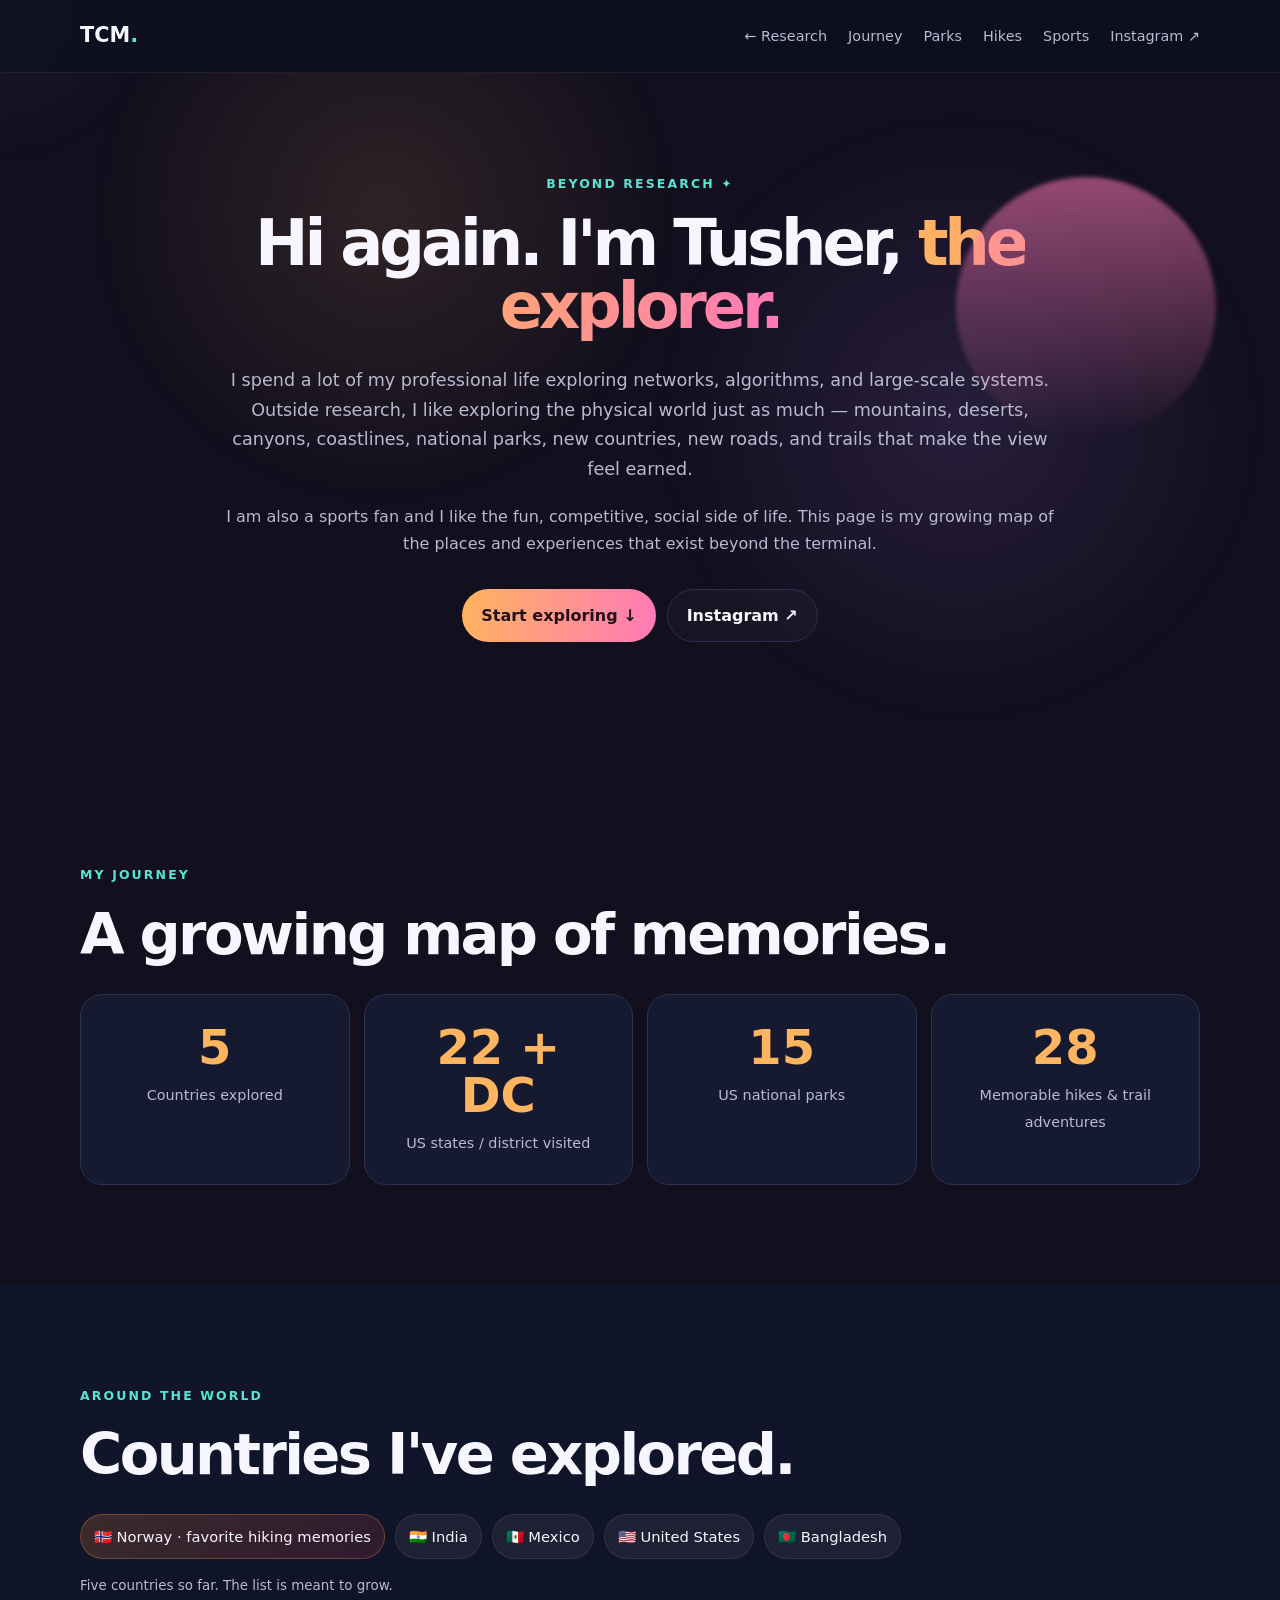
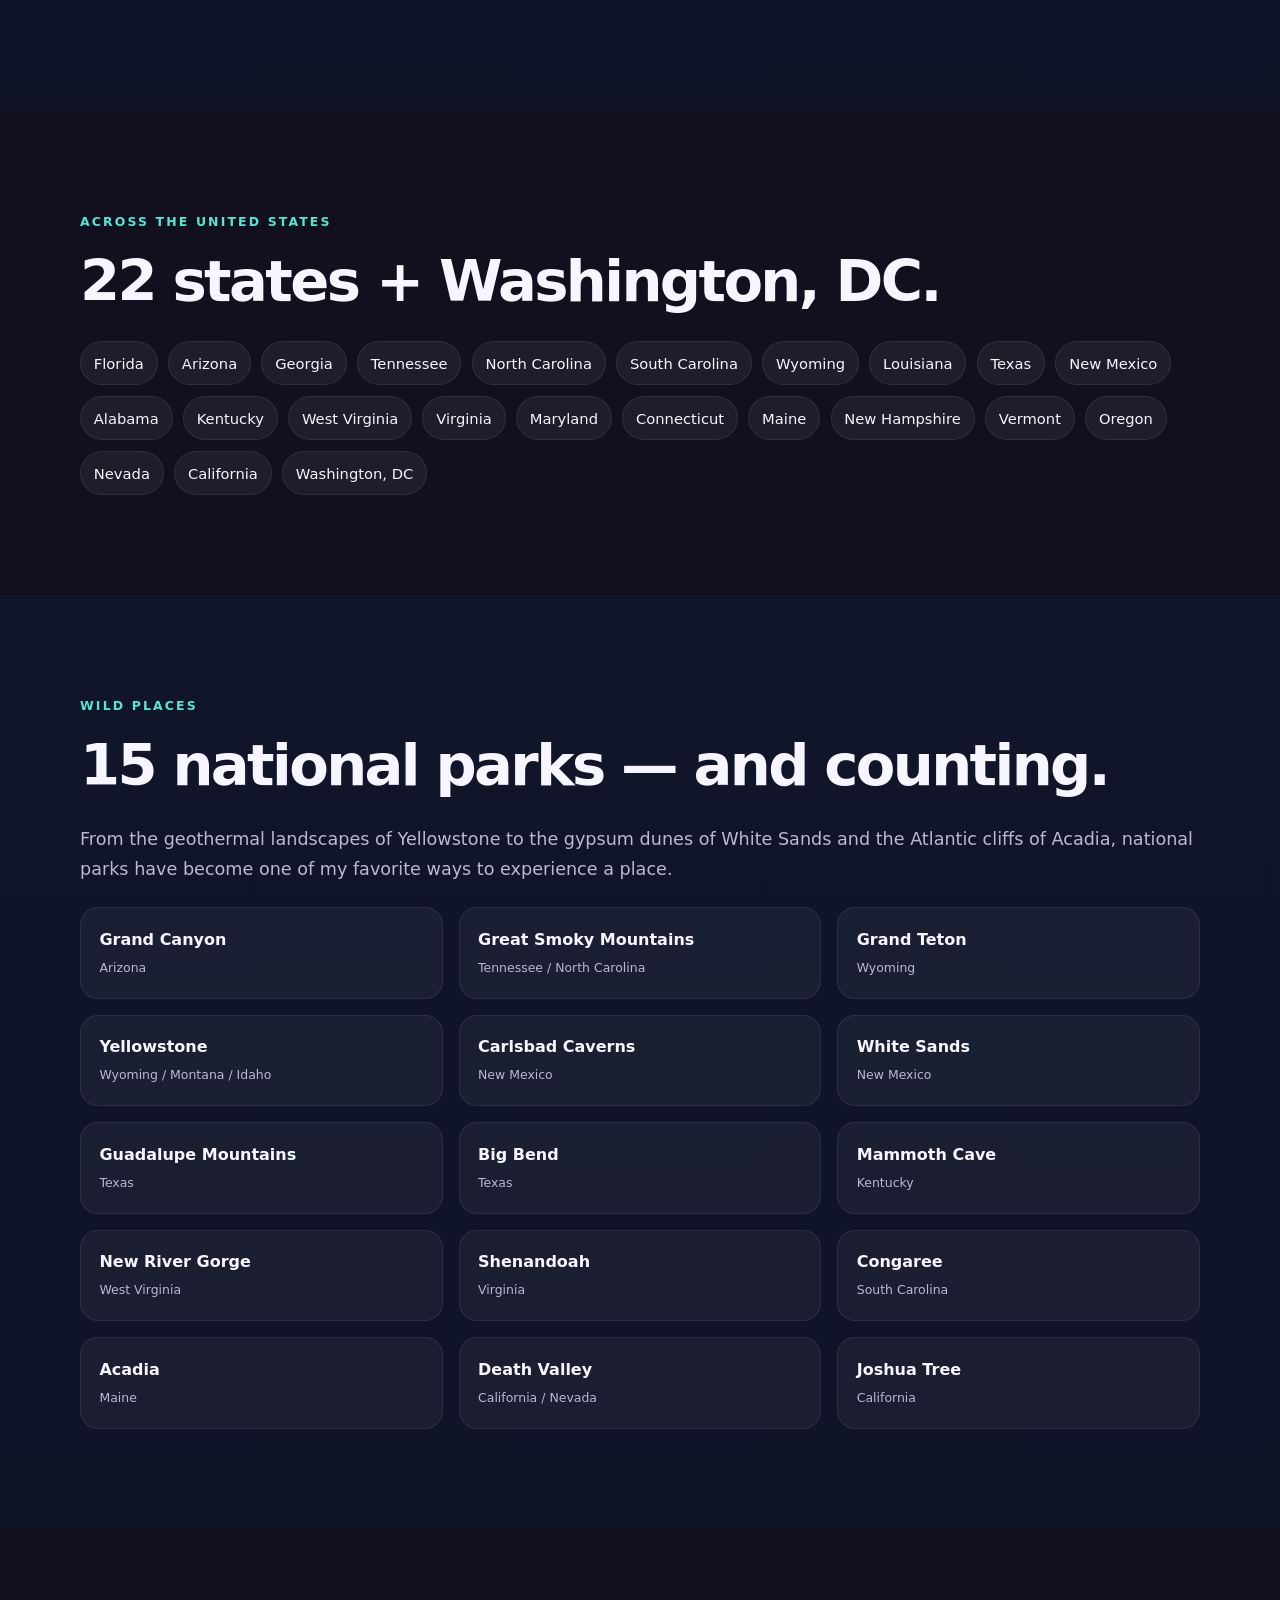
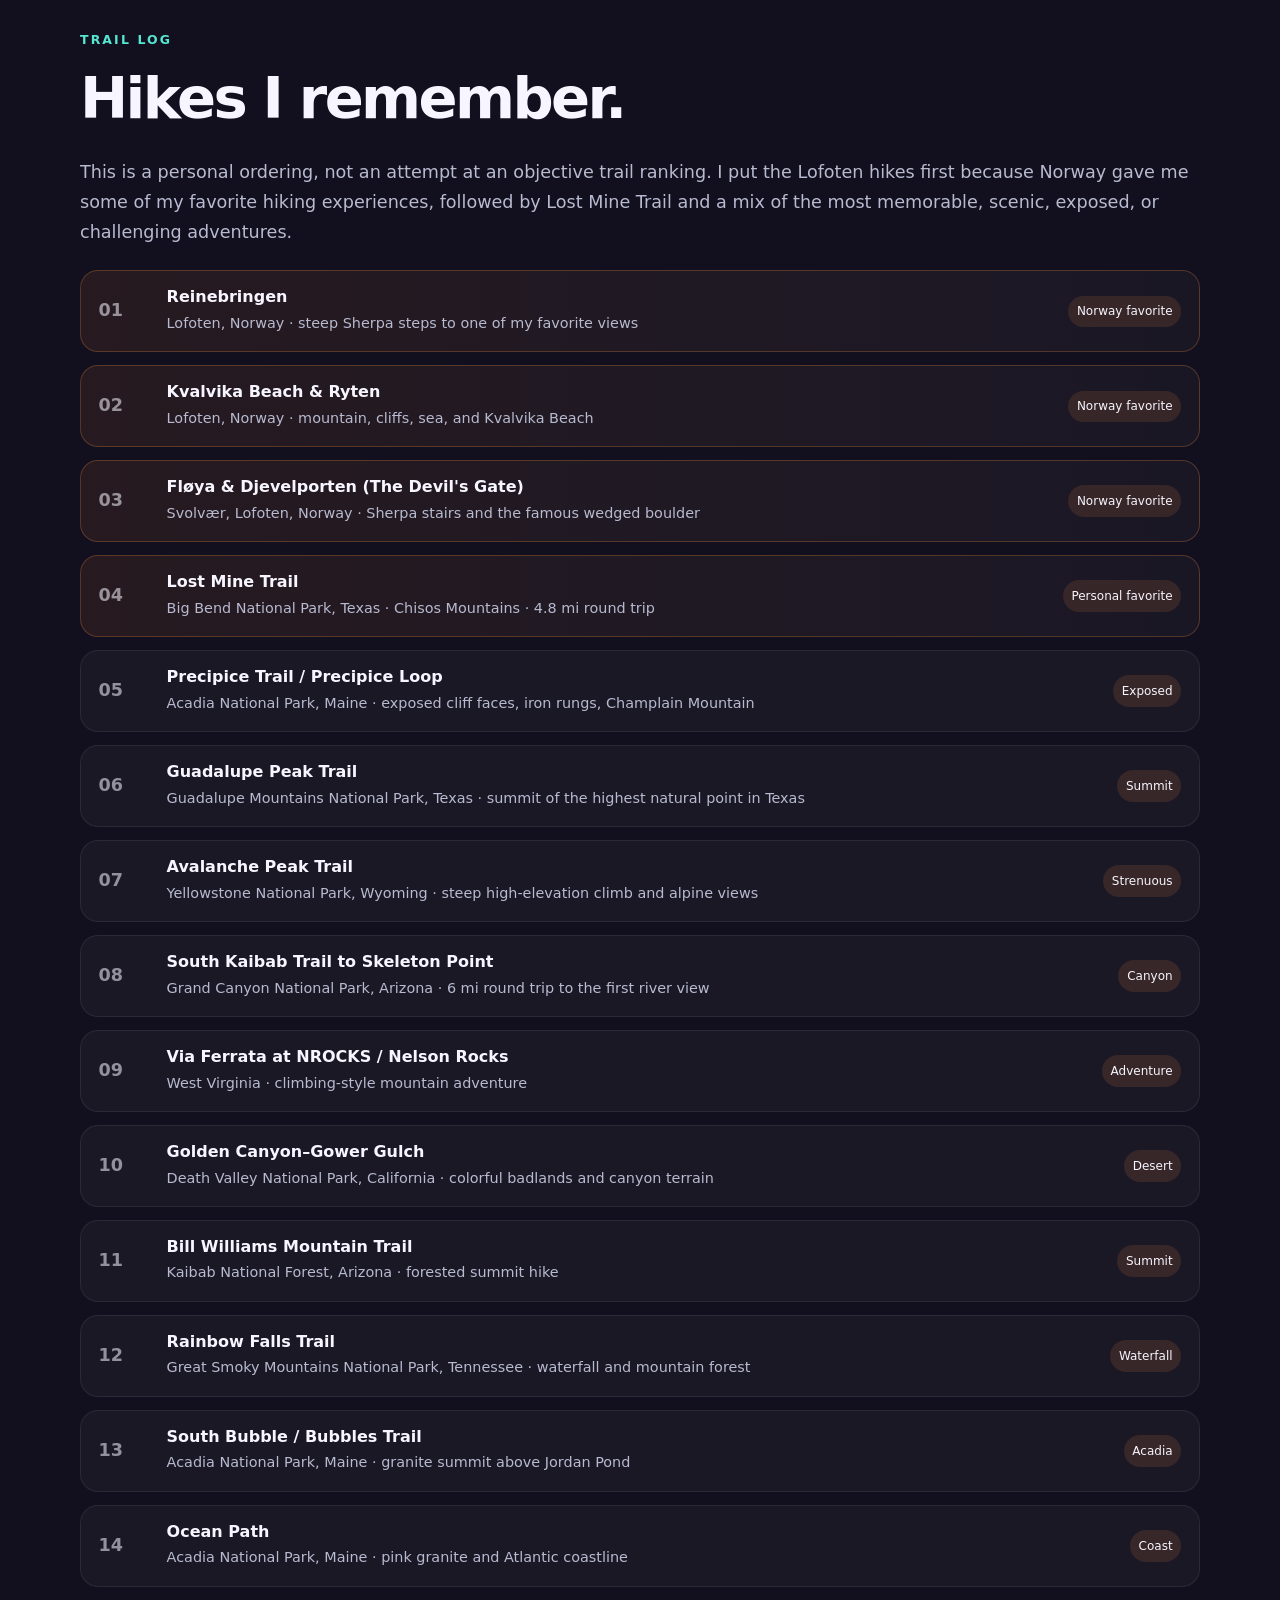
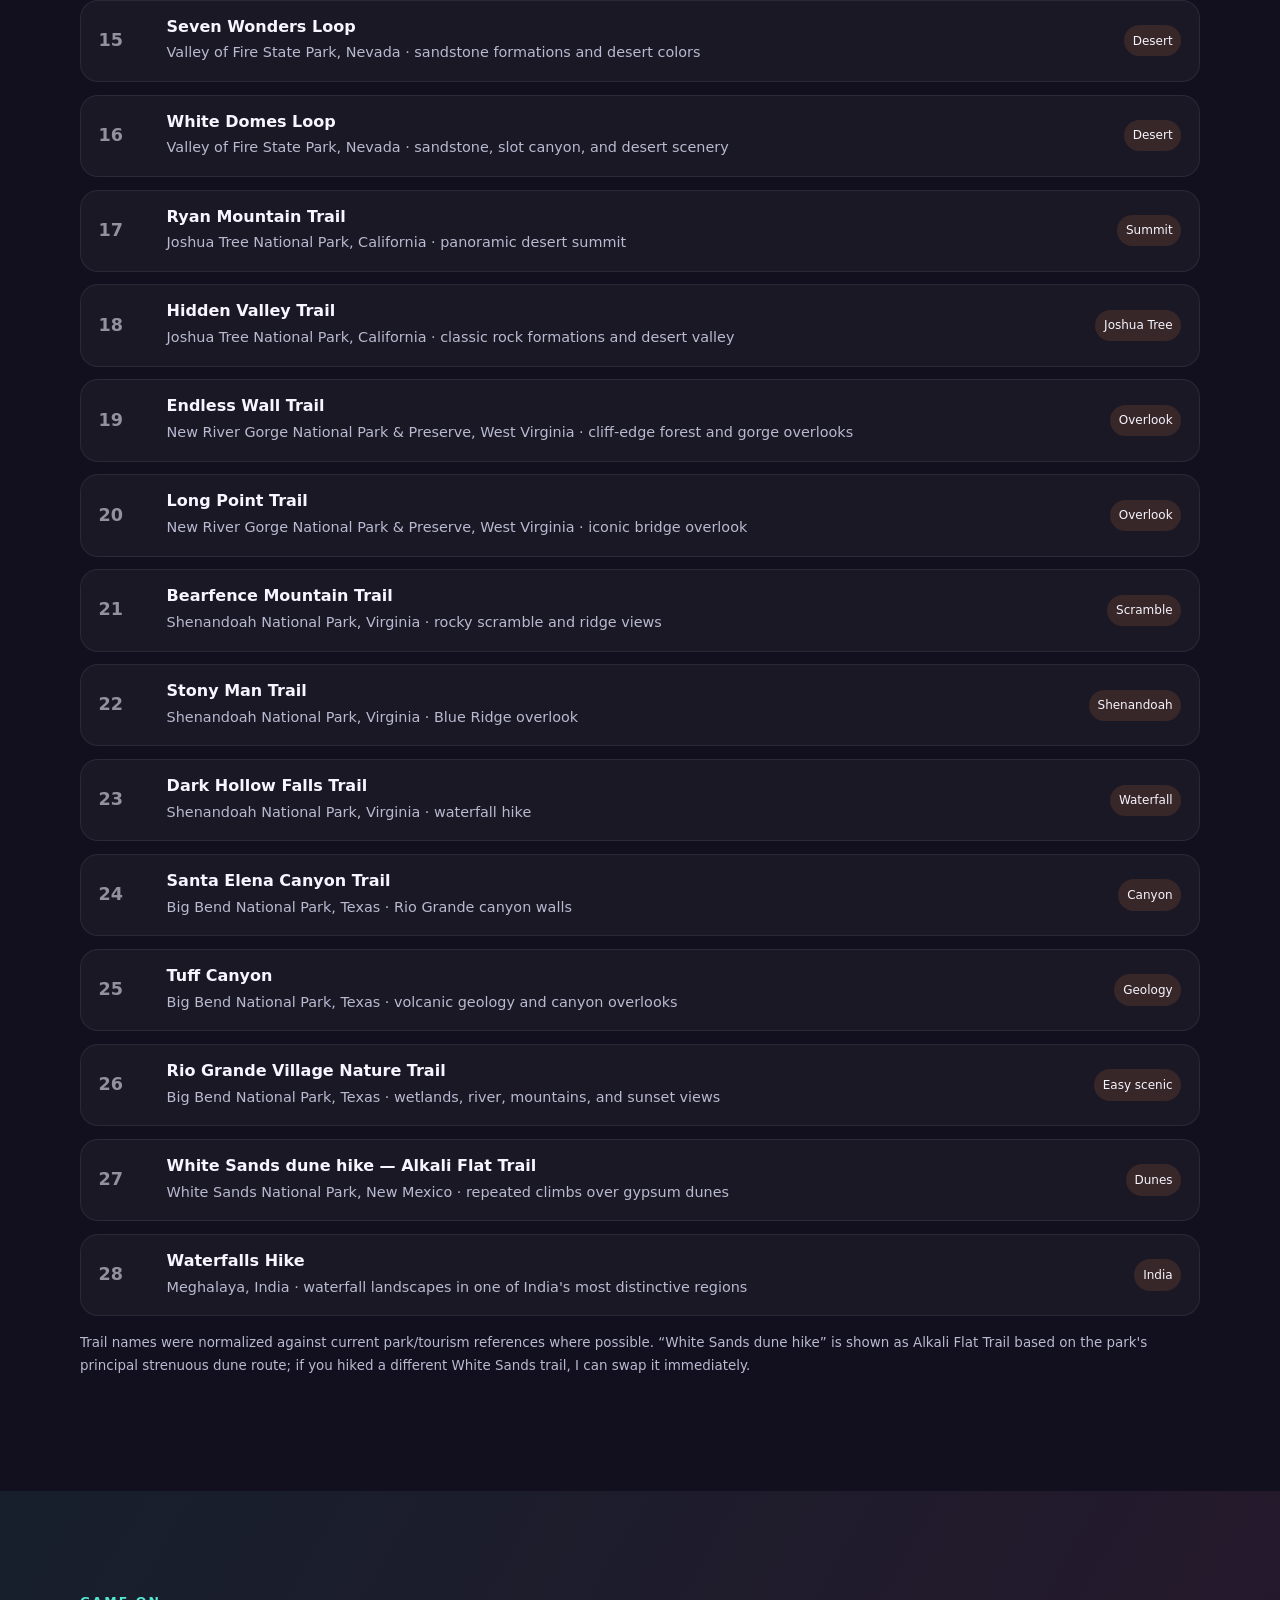
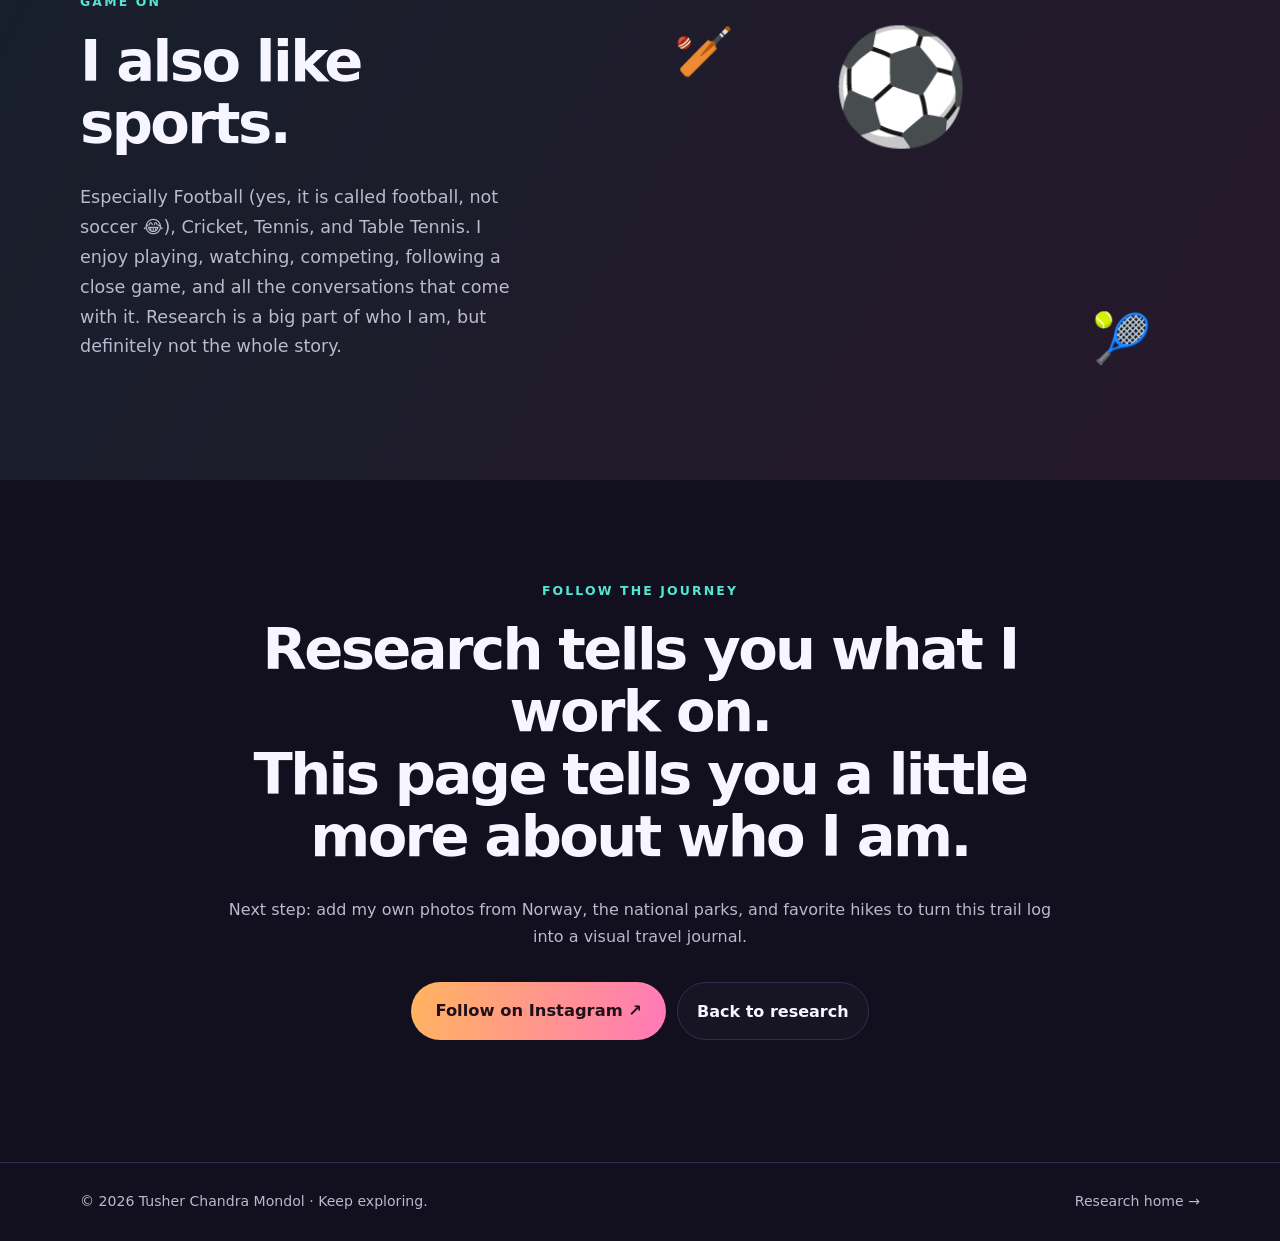
==== commit be4dd640: "added job interference" ====
--- a/explore.html
+++ b/explore.html
@@ -40,5 +40,31 @@
 <div class="hike-card reveal"><div class="hike-rank">28</div><div><h3>Waterfalls Hike</h3><p>Meghalaya, India · waterfall landscapes in one of India's most distinctive regions</p></div><span class="hike-badge">India</span></div>
 </div><p class="source-note">Trail names were normalized against current park/tourism references where possible. “White Sands dune hike” is shown as Alkali Flat Trail based on the park's principal strenuous dune route; if you hiked a different White Sands trail, I can swap it immediately.</p></div></section>
 
-<section class="section sports-section" id="sports"><div class="container split"><div class="reveal"><p class="section-kicker">Game on</p><h2>I also like sports.</h2><p class="lead">I enjoy the energy around sports — playing, watching, competing, following a close game, and the conversations that come with it. Research is a big part of who I am, but definitely not the whole story.</p></div><div class="sport-ball reveal">⚽<span>🏏</span><i>🏀</i></div></div></section>
-<section class="section"><div class="container narrow center reveal"><p class="section-kicker">Follow the journey</p><h2>Research tells you what I work on.<br>This page tells you a little more about who I am.</h2><p class="muted">Next step: add my own photos from Norway, the national parks, and favorite hikes to turn this trail log into a visual travel journal.</p><div class="hero-actions center-actions"><a class="button warm big" href="YOUR_INSTAGRAM_URL" target="_blank">Follow on Instagram ↗</a><a class="button secondary" href="index.html">Back to research</a></div></div></section></main><footer class="footer"><div class="container footer-row"><p>© <span id="year"></span> Tusher Chandra Mondol · Keep exploring.</p><a href="index.html">Research home →</a></div></footer></body></html>
+<section class="section sports-section" id="sports">
+    <div class="container split">
+        <div class="reveal">
+            <p class="section-kicker">
+                Game on
+            </p>
+
+            <h2>
+                I also like sports.
+            </h2>
+
+            <p class="lead">
+                Especially Football (yes, it is called football, not soccer 😂),
+                Cricket, Tennis, and Table Tennis. I enjoy playing, watching,
+                competing, following a close game, and all the conversations
+                that come with it. Research is a big part of who I am, but
+                definitely not the whole story.
+            </p>
+        </div>
+
+        <div class="sport-ball reveal">
+            ⚽
+            <span>🏏</span>
+            <i>🎾</i>
+        </div>
+    </div>
+</section>
+<section class="section"><div class="container narrow center reveal"><p class="section-kicker">Follow the journey</p><h2>Research tells you what I work on.<br>This page tells you a little more about who I am.</h2><p class="muted">Next step: add my own photos from Norway, the national parks, and favorite hikes to turn this trail log into a visual travel journal.</p><div class="hero-actions center-actions"><a class="button warm big" href="YOUR_INSTAGRAM_URL" target="_blank">Follow on Instagram ↗</a><a class="button secondary" href="index.html">Back to research</a></div></div></section></main><footer class="footer"><div class="container footer-row"><p>© <span id="year"></span> Tusher Chandra Mondol · Keep exploring.</p><a href="index.html">Research home →</a></div></footer></body></html>
--- a/assets/styles.css
+++ b/assets/styles.css
@@ -1,4 +1,4 @@
-:root{--bg:#0d1020;--panel:#151a31;--panel2:#1b2040;--text:#f7f5ff;--muted:#b8bad0;--line:#2c3152;--cyan:#55e6d2;--blue:#72a7ff;--purple:#b788ff;--pink:#ff79b8;--orange:#ffb45f;--max:1120px;--radius:24px;--shadow:0 20px 60px rgba(0,0,0,.25)}*{box-sizing:border-box}html{scroll-behavior:smooth}body{margin:0;background:var(--bg);color:var(--text);font:16px/1.7 Inter,ui-sans-serif,system-ui,-apple-system,"Segoe UI",sans-serif;overflow-x:hidden}a{color:inherit;text-decoration:none}h1,h2,h3,p{margin-top:0}h1{font-size:clamp(3.2rem,7.5vw,6.7rem);line-height:.98;letter-spacing:-.065em;margin-bottom:28px}h2{font-size:clamp(2.1rem,4.5vw,3.8rem);line-height:1.08;letter-spacing:-.045em;margin-bottom:28px}h3{font-size:1.22rem;line-height:1.3}.container{width:min(calc(100% - 40px),var(--max));margin:auto}.narrow{max-width:850px}.section{padding:100px 0;position:relative;scroll-margin-top:74px}.tint{background:linear-gradient(180deg,#11152a,#101427)}.site-header{position:sticky;top:0;z-index:30;background:rgba(13,16,32,.75);backdrop-filter:blur(20px);border-bottom:1px solid rgba(255,255,255,.07)}.nav{height:72px;display:flex;align-items:center;justify-content:space-between}.brand{font-weight:900;font-size:1.3rem}.brand span,.section-kicker,.eyebrow{color:var(--cyan)}.nav-links{display:flex;gap:21px;align-items:center}.nav-links a{color:var(--muted);font-size:.9rem;transition:.2s}.nav-links a:hover{color:#fff;transform:translateY(-1px)}.nav-toggle{display:none;background:none;border:0;color:#fff;font-size:1.5rem}.hero{min-height:calc(100vh - 72px);display:flex;align-items:center;background:radial-gradient(circle at 12% 20%,rgba(183,136,255,.13),transparent 25%),radial-gradient(circle at 85% 30%,rgba(85,230,210,.12),transparent 28%)}.hero-grid{display:grid;grid-template-columns:1.55fr .75fr;gap:60px;align-items:center}.eyebrow,.section-kicker{font-size:.78rem;text-transform:uppercase;letter-spacing:.17em;font-weight:900;margin-bottom:18px}.gradient-text{background:linear-gradient(100deg,var(--cyan),var(--blue),var(--purple),var(--pink));background-size:200% auto;-webkit-background-clip:text;background-clip:text;color:transparent;animation:gradient 7s linear infinite}.warm-gradient{background-image:linear-gradient(100deg,var(--orange),var(--pink),var(--purple))}@keyframes gradient{to{background-position:200% center}}.hero-title{font-size:clamp(1.25rem,2.3vw,1.65rem);color:#e7e5f5;max-width:800px}.hero-copy,.lead{font-size:1.1rem;color:var(--muted)}.hero-actions{display:flex;gap:11px;flex-wrap:wrap;margin:32px 0 22px}.button{display:inline-flex;align-items:center;justify-content:center;padding:12px 19px;border-radius:999px;font-weight:800;border:1px solid var(--line);transition:.25s}.button:hover{transform:translateY(-3px);box-shadow:0 10px 30px rgba(0,0,0,.18)}.primary{background:linear-gradient(100deg,var(--cyan),#6ce4ff);color:#08121a;border:0}.warm{background:linear-gradient(100deg,var(--orange),var(--pink));color:#21101a;border:0}.secondary{background:rgba(255,255,255,.025)}.big{padding:15px 24px;font-size:1.02rem}.social-row{display:flex;gap:20px;flex-wrap:wrap;color:var(--muted);font-size:.9rem}.social-row a:hover{color:var(--cyan)}.hero-card{position:relative;background:linear-gradient(145deg,rgba(32,39,75,.92),rgba(19,24,47,.92));border:1px solid var(--line);border-radius:30px;padding:34px;box-shadow:var(--shadow);transition:transform .2s}.hero-card:before{content:"";position:absolute;inset:-1px;border-radius:30px;padding:1px;background:linear-gradient(130deg,var(--purple),transparent 40%,var(--cyan));-webkit-mask:linear-gradient(#000 0 0) content-box,linear-gradient(#000 0 0);-webkit-mask-composite:xor;mask-composite:exclude}.mini-orbit{width:70px;height:70px;border:1px dashed var(--purple);border-radius:50%;display:grid;place-items:center;font-size:1.6rem;color:var(--orange);margin-bottom:36px;animation:spin 10s linear infinite}@keyframes spin{to{transform:rotate(360deg)}}.card-label{font-size:.75rem;text-transform:uppercase;letter-spacing:.14em;color:var(--muted)}.hero-card h2{font-size:1.75rem}.focus-pills,.tag-row{display:flex;flex-wrap:wrap;gap:8px}.focus-pills span,.tag-row span,.coming{font-size:.78rem;border:1px solid var(--line);background:rgba(255,255,255,.035);padding:6px 11px;border-radius:999px;color:#dfe1f1}.tiny-link{display:inline-block;margin-top:28px;color:var(--orange);font-weight:800}.split{display:grid;grid-template-columns:.85fr 1.15fr;gap:80px}.muted,.card p,.project p,.timeline-item p,.pub p{color:var(--muted)}.tag-row{margin-top:22px}.card-grid{display:grid;gap:16px}.card-grid.three{grid-template-columns:repeat(3,1fr)}.card{background:linear-gradient(145deg,var(--panel2),var(--panel));border:1px solid var(--line);border-radius:var(--radius);padding:27px;min-height:225px;transition:.3s}.card:hover,.project:hover,.photo-placeholder:hover,.adventure:hover{transform:translateY(-7px);border-color:#515a8d;box-shadow:var(--shadow)}.icon{display:grid;place-items:center;width:46px;height:46px;border-radius:14px;background:linear-gradient(135deg,rgba(85,230,210,.18),rgba(183,136,255,.2));color:var(--cyan);font-weight:900;margin-bottom:38px}.timeline{border-top:1px solid var(--line)}.timeline-item{display:grid;grid-template-columns:210px 1fr;gap:32px;padding:34px 0;border-bottom:1px solid var(--line)}.time,.pub-year,.status{color:var(--cyan);font-size:.85rem;font-weight:900}.section-heading-row{display:flex;align-items:end;justify-content:space-between;gap:24px}.pub-list{border-top:1px solid var(--line)}.pub{display:grid;grid-template-columns:80px 1fr;gap:28px;padding:28px 0;border-bottom:1px solid var(--line);transition:.2s}.pub:hover{padding-left:10px}.pub p{margin:0;font-size:.92rem}.project-grid{display:grid;grid-template-columns:repeat(2,1fr);gap:16px}.project{background:var(--panel);border:1px solid var(--line);border-radius:var(--radius);padding:29px;transition:.3s}.project.featured{grid-column:span 2;display:grid;grid-template-columns:1fr 180px;background:linear-gradient(135deg,#172c42,#251d42)}.project-mark{font-size:9rem;font-weight:900;line-height:1;color:rgba(85,230,210,.16);display:grid;place-items:center}.status{text-transform:uppercase;letter-spacing:.09em;display:inline-block;margin-bottom:18px}.news-list{border-top:1px solid var(--line)}.news-list article{display:grid;grid-template-columns:90px 1fr;gap:20px;padding:24px 0;border-bottom:1px solid var(--line)}.news-list time{color:var(--pink);font-weight:900}.playground{background:radial-gradient(circle at 20% 50%,rgba(255,180,95,.15),transparent 30%),radial-gradient(circle at 80% 50%,rgba(255,121,184,.12),transparent 30%)}.center{text-align:center}.center .lead{margin-left:auto;margin-right:auto}.center-actions{justify-content:center}.contact-section{background:radial-gradient(circle at 50% 0,rgba(85,230,210,.12),transparent 40%)}.footer{border-top:1px solid var(--line);padding:27px 0;color:var(--muted);font-size:.88rem}.footer-row{display:flex;justify-content:space-between;gap:20px}.footer p{margin:0}.blob{position:absolute;border-radius:50%;filter:blur(2px);opacity:.55;pointer-events:none}.b1{width:160px;height:160px;background:linear-gradient(var(--purple),transparent);right:5%;top:12%;animation:float 7s ease-in-out infinite}.b2{width:90px;height:90px;background:linear-gradient(var(--cyan),transparent);left:4%;bottom:8%;animation:float 5s ease-in-out infinite reverse}.b3{width:260px;height:260px;background:linear-gradient(var(--pink),transparent);right:5%;top:15%;animation:float 8s ease-in-out infinite}@keyframes float{50%{transform:translateY(25px) rotate(15deg)}}.reveal{opacity:0;transform:translateY(24px);transition:opacity .7s ease,transform .7s ease}.reveal.visible{opacity:1;transform:none}.cursor-glow{position:fixed;width:360px;height:360px;border-radius:50%;background:radial-gradient(circle,rgba(114,167,255,.07),transparent 65%);pointer-events:none;z-index:-1;transform:translate(-50%,-50%)}.explore-page{background:#120f1e}.explore-hero{min-height:72vh;display:flex;align-items:center;background:radial-gradient(circle at 30% 20%,rgba(255,180,95,.12),transparent 28%),radial-gradient(circle at 75% 50%,rgba(183,136,255,.13),transparent 30%)}.stats-grid{display:grid;grid-template-columns:repeat(4,1fr);gap:14px}.stat{background:var(--panel);border:1px solid var(--line);border-radius:22px;padding:28px;text-align:center}.stat strong{display:block;font-size:3rem;line-height:1;color:var(--orange);margin-bottom:10px}.stat span{color:var(--muted);font-size:.9rem}.note{color:var(--muted);font-size:.85rem;margin-top:15px}.photo-grid{display:grid;grid-template-columns:repeat(3,1fr);gap:16px}.photo-placeholder,.adventure{background:linear-gradient(145deg,#201936,#17162b);border:1px solid var(--line);border-radius:26px;padding:30px;transition:.3s}.photo-placeholder>span{font-size:2.8rem;display:block;margin-bottom:35px}.photo-placeholder p,.adventure p{color:var(--muted)}.adventure-grid{display:grid;grid-template-columns:repeat(2,1fr);gap:16px}.adventure-emoji{font-size:4rem;margin-bottom:35px}.sports-section{background:linear-gradient(120deg,rgba(85,230,210,.08),rgba(255,121,184,.09))}.sport-ball{position:relative;font-size:7rem;text-align:center}.sport-ball span{position:absolute;font-size:3rem;left:12%;top:5%;animation:float 5s infinite}.sport-ball i{position:absolute;font-style:normal;font-size:3rem;right:8%;bottom:0;animation:float 6s infinite reverse}
+:root{--bg:#0d1020;--panel:#151a31;--panel2:#1b2040;--text:#f7f5ff;--muted:#b8bad0;--line:#2c3152;--cyan:#55e6d2;--blue:#72a7ff;--purple:#b788ff;--pink:#ff79b8;--orange:#ffb45f;--max:1120px;--radius:24px;--shadow:0 20px 60px rgba(0,0,0,.25)}*{box-sizing:border-box}html{scroll-behavior:smooth}body{margin:0;background:var(--bg);color:var(--text);font:16px/1.7 Inter,ui-sans-serif,system-ui,-apple-system,"Segoe UI",sans-serif;overflow-x:hidden}a{color:inherit;text-decoration:none}h1,h2,h3,p{margin-top:0}h1{font-size: clamp(2.8rem, 5vw, 4.5rem);line-height:.98;letter-spacing:-.065em;margin-bottom:28px}h2{font-size:clamp(2.1rem,4.5vw,3.8rem);line-height:1.08;letter-spacing:-.045em;margin-bottom:28px}h3{font-size:1.22rem;line-height:1.3}.container{width:min(calc(100% - 40px),var(--max));margin:auto}.narrow{max-width:850px}.section{padding:100px 0;position:relative;scroll-margin-top:74px}.tint{background:linear-gradient(180deg,#11152a,#101427)}.site-header{position:sticky;top:0;z-index:30;background:rgba(13,16,32,.75);backdrop-filter:blur(20px);border-bottom:1px solid rgba(255,255,255,.07)}.nav{height:72px;display:flex;align-items:center;justify-content:space-between}.brand{font-weight:900;font-size:1.3rem}.brand span,.section-kicker,.eyebrow{color:var(--cyan)}.nav-links{display:flex;gap:21px;align-items:center}.nav-links a{color:var(--muted);font-size:.9rem;transition:.2s}.nav-links a:hover{color:#fff;transform:translateY(-1px)}.nav-toggle{display:none;background:none;border:0;color:#fff;font-size:1.5rem}.hero{min-height:calc(100vh - 72px);display:flex;align-items:center;background:radial-gradient(circle at 12% 20%,rgba(183,136,255,.13),transparent 25%),radial-gradient(circle at 85% 30%,rgba(85,230,210,.12),transparent 28%)}.hero-grid{display:grid;grid-template-columns:1.55fr .75fr;gap:60px;align-items:center}.eyebrow,.section-kicker{font-size:.78rem;text-transform:uppercase;letter-spacing:.17em;font-weight:900;margin-bottom:18px}.gradient-text{background:linear-gradient(100deg,var(--cyan),var(--blue),var(--purple),var(--pink));background-size:200% auto;-webkit-background-clip:text;background-clip:text;color:transparent;animation:gradient 7s linear infinite}.warm-gradient{background-image:linear-gradient(100deg,var(--orange),var(--pink),var(--purple))}@keyframes gradient{to{background-position:200% center}}.hero-title{font-size:clamp(1.25rem,2.3vw,1.65rem);color:#e7e5f5;max-width:800px}.hero-copy,.lead{font-size:1.1rem;color:var(--muted)}.hero-actions{display:flex;gap:11px;flex-wrap:wrap;margin:32px 0 22px}.button{display:inline-flex;align-items:center;justify-content:center;padding:12px 19px;border-radius:999px;font-weight:800;border:1px solid var(--line);transition:.25s}.button:hover{transform:translateY(-3px);box-shadow:0 10px 30px rgba(0,0,0,.18)}.primary{background:linear-gradient(100deg,var(--cyan),#6ce4ff);color:#08121a;border:0}.warm{background:linear-gradient(100deg,var(--orange),var(--pink));color:#21101a;border:0}.secondary{background:rgba(255,255,255,.025)}.big{padding:15px 24px;font-size:1.02rem}.social-row{display:flex;gap:20px;flex-wrap:wrap;color:var(--muted);font-size:.9rem}.social-row a:hover{color:var(--cyan)}.hero-card{position:relative;background:linear-gradient(145deg,rgba(32,39,75,.92),rgba(19,24,47,.92));border:1px solid var(--line);border-radius:30px;padding:34px;box-shadow:var(--shadow);transition:transform .2s}.hero-card:before{content:"";position:absolute;inset:-1px;border-radius:30px;padding:1px;background:linear-gradient(130deg,var(--purple),transparent 40%,var(--cyan));-webkit-mask:linear-gradient(#000 0 0) content-box,linear-gradient(#000 0 0);-webkit-mask-composite:xor;mask-composite:exclude}.mini-orbit{width:70px;height:70px;border:1px dashed var(--purple);border-radius:50%;display:grid;place-items:center;font-size:1.6rem;color:var(--orange);margin-bottom:36px;animation:spin 10s linear infinite}@keyframes spin{to{transform:rotate(360deg)}}.card-label{font-size:.75rem;text-transform:uppercase;letter-spacing:.14em;color:var(--muted)}.hero-card h2{font-size:1.75rem}.focus-pills,.tag-row{display:flex;flex-wrap:wrap;gap:8px}.focus-pills span,.tag-row span,.coming{font-size:.78rem;border:1px solid var(--line);background:rgba(255,255,255,.035);padding:6px 11px;border-radius:999px;color:#dfe1f1}.tiny-link{display:inline-block;margin-top:28px;color:var(--orange);font-weight:800}.split{display:grid;grid-template-columns:.85fr 1.15fr;gap:80px}.muted,.card p,.project p,.timeline-item p,.pub p{color:var(--muted)}.tag-row{margin-top:22px}.card-grid{display:grid;gap:16px}.card-grid.three{grid-template-columns:repeat(3,1fr)}.card{background:linear-gradient(145deg,var(--panel2),var(--panel));border:1px solid var(--line);border-radius:var(--radius);padding:27px;min-height:225px;transition:.3s}.card:hover,.project:hover,.photo-placeholder:hover,.adventure:hover{transform:translateY(-7px);border-color:#515a8d;box-shadow:var(--shadow)}.icon{display:grid;place-items:center;width:46px;height:46px;border-radius:14px;background:linear-gradient(135deg,rgba(85,230,210,.18),rgba(183,136,255,.2));color:var(--cyan);font-weight:900;margin-bottom:38px}.timeline{border-top:1px solid var(--line)}.timeline-item{display:grid;grid-template-columns:210px 1fr;gap:32px;padding:34px 0;border-bottom:1px solid var(--line)}.time,.pub-year,.status{color:var(--cyan);font-size:.85rem;font-weight:900}.section-heading-row{display:flex;align-items:end;justify-content:space-between;gap:24px}.pub-list{border-top:1px solid var(--line)}.pub{display:grid;grid-template-columns:80px 1fr;gap:28px;padding:28px 0;border-bottom:1px solid var(--line);transition:.2s}.pub:hover{padding-left:10px}.pub p{margin:0;font-size:.92rem}.project-grid{display:grid;grid-template-columns:repeat(2,1fr);gap:16px}.project{background:var(--panel);border:1px solid var(--line);border-radius:var(--radius);padding:29px;transition:.3s}.project.featured{grid-column:span 2;display:grid;grid-template-columns:1fr 180px;background:linear-gradient(135deg,#172c42,#251d42)}.project-mark{font-size:9rem;font-weight:900;line-height:1;color:rgba(85,230,210,.16);display:grid;place-items:center}.status{text-transform:uppercase;letter-spacing:.09em;display:inline-block;margin-bottom:18px}.news-list{border-top:1px solid var(--line)}.news-list article{display:grid;grid-template-columns:90px 1fr;gap:20px;padding:24px 0;border-bottom:1px solid var(--line)}.news-list time{color:var(--pink);font-weight:900}.playground{background:radial-gradient(circle at 20% 50%,rgba(255,180,95,.15),transparent 30%),radial-gradient(circle at 80% 50%,rgba(255,121,184,.12),transparent 30%)}.center{text-align:center}.center .lead{margin-left:auto;margin-right:auto}.center-actions{justify-content:center}.contact-section{background:radial-gradient(circle at 50% 0,rgba(85,230,210,.12),transparent 40%)}.footer{border-top:1px solid var(--line);padding:27px 0;color:var(--muted);font-size:.88rem}.footer-row{display:flex;justify-content:space-between;gap:20px}.footer p{margin:0}.blob{position:absolute;border-radius:50%;filter:blur(2px);opacity:.55;pointer-events:none}.b1{width:160px;height:160px;background:linear-gradient(var(--purple),transparent);right:5%;top:12%;animation:float 7s ease-in-out infinite}.b2{width:90px;height:90px;background:linear-gradient(var(--cyan),transparent);left:4%;bottom:8%;animation:float 5s ease-in-out infinite reverse}.b3{width:260px;height:260px;background:linear-gradient(var(--pink),transparent);right:5%;top:15%;animation:float 8s ease-in-out infinite}@keyframes float{50%{transform:translateY(25px) rotate(15deg)}}.reveal{opacity:0;transform:translateY(24px);transition:opacity .7s ease,transform .7s ease}.reveal.visible{opacity:1;transform:none}.cursor-glow{position:fixed;width:360px;height:360px;border-radius:50%;background:radial-gradient(circle,rgba(114,167,255,.07),transparent 65%);pointer-events:none;z-index:-1;transform:translate(-50%,-50%)}.explore-page{background:#120f1e}.explore-hero{min-height:72vh;display:flex;align-items:center;background:radial-gradient(circle at 30% 20%,rgba(255,180,95,.12),transparent 28%),radial-gradient(circle at 75% 50%,rgba(183,136,255,.13),transparent 30%)}.stats-grid{display:grid;grid-template-columns:repeat(4,1fr);gap:14px}.stat{background:var(--panel);border:1px solid var(--line);border-radius:22px;padding:28px;text-align:center}.stat strong{display:block;font-size:3rem;line-height:1;color:var(--orange);margin-bottom:10px}.stat span{color:var(--muted);font-size:.9rem}.note{color:var(--muted);font-size:.85rem;margin-top:15px}.photo-grid{display:grid;grid-template-columns:repeat(3,1fr);gap:16px}.photo-placeholder,.adventure{background:linear-gradient(145deg,#201936,#17162b);border:1px solid var(--line);border-radius:26px;padding:30px;transition:.3s}.photo-placeholder>span{font-size:2.8rem;display:block;margin-bottom:35px}.photo-placeholder p,.adventure p{color:var(--muted)}.adventure-grid{display:grid;grid-template-columns:repeat(2,1fr);gap:16px}.adventure-emoji{font-size:4rem;margin-bottom:35px}.sports-section{background:linear-gradient(120deg,rgba(85,230,210,.08),rgba(255,121,184,.09))}.sport-ball{position:relative;font-size:7rem;text-align:center}.sport-ball span{position:absolute;font-size:3rem;left:12%;top:5%;animation:float 5s infinite}.sport-ball i{position:absolute;font-style:normal;font-size:3rem;right:8%;bottom:0;animation:float 6s infinite reverse}
 @media(max-width:900px){.hero-grid,.split{grid-template-columns:1fr;gap:45px}.card-grid.three{grid-template-columns:repeat(2,1fr)}.timeline-item{grid-template-columns:160px 1fr}.stats-grid{grid-template-columns:repeat(2,1fr)}}@media(max-width:680px){.section{padding:72px 0}.nav-toggle{display:block}.nav-links{position:absolute;left:16px;right:16px;top:64px;display:none;flex-direction:column;align-items:stretch;background:#171a31;border:1px solid var(--line);border-radius:18px;padding:16px;box-shadow:var(--shadow)}.nav-links.open{display:flex}.card-grid.three,.project-grid,.photo-grid,.adventure-grid,.stats-grid{grid-template-columns:1fr}.project.featured{grid-column:span 1;grid-template-columns:1fr}.project-mark{display:none}.timeline-item,.pub,.news-list article{grid-template-columns:1fr;gap:8px}.section-heading-row{display:block}.footer-row{flex-direction:column}.container{width:min(calc(100% - 28px),var(--max))}.cursor-glow{display:none}}@media(prefers-reduced-motion:reduce){*{animation:none!important;transition:none!important}.reveal{opacity:1;transform:none}}
 
 /* v3: richer research + exploration */
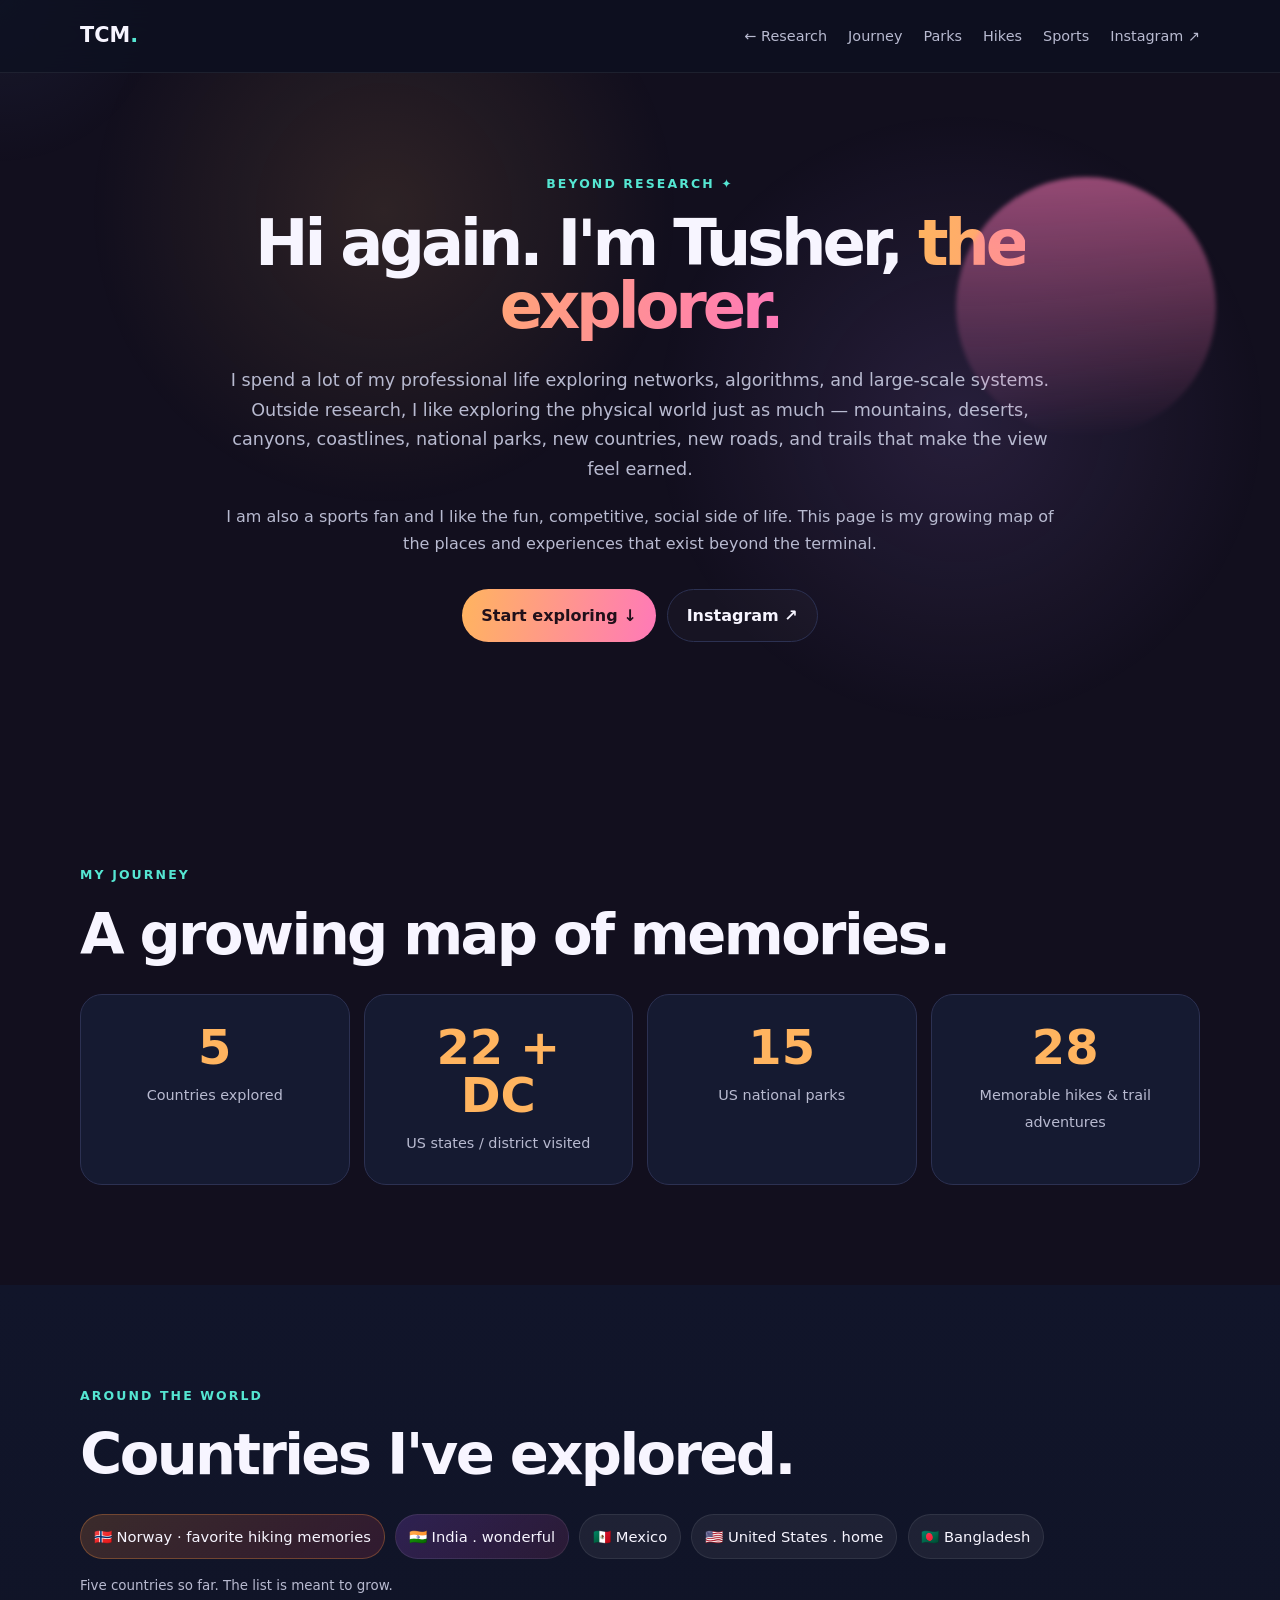
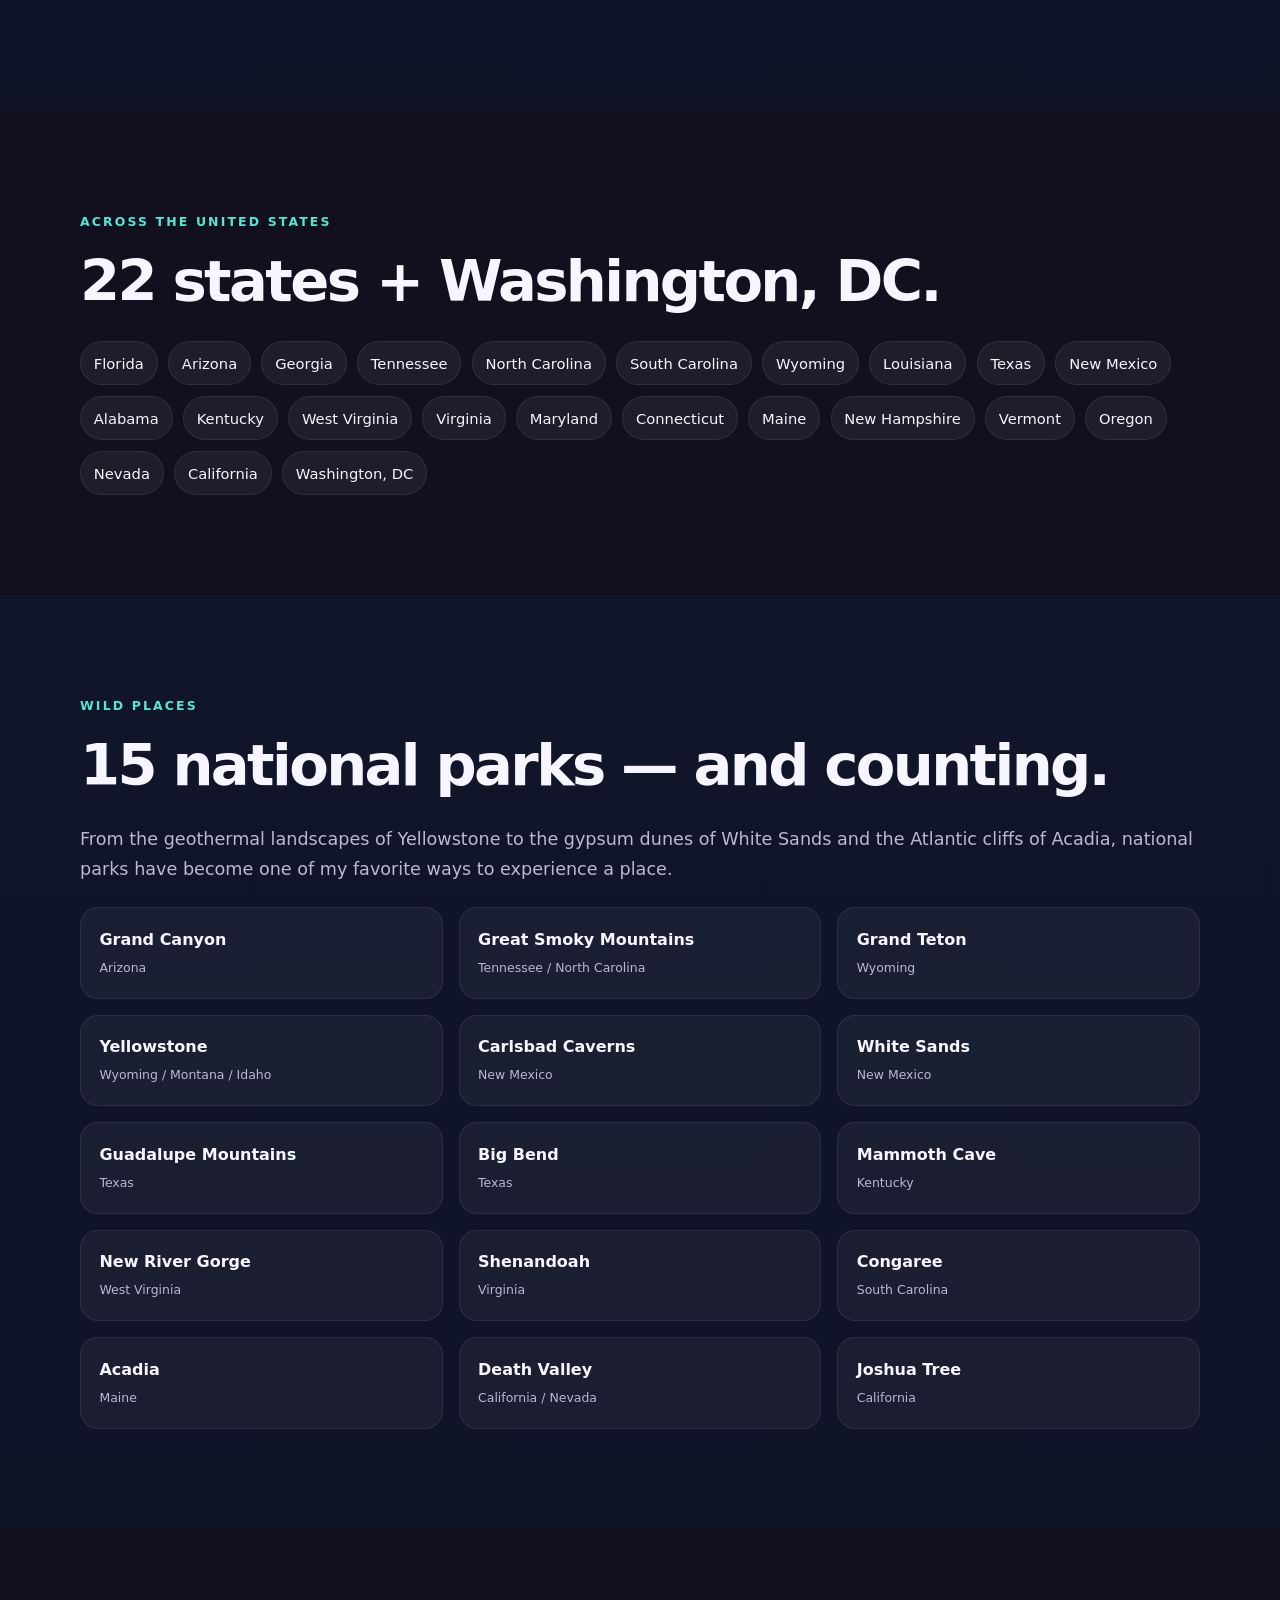
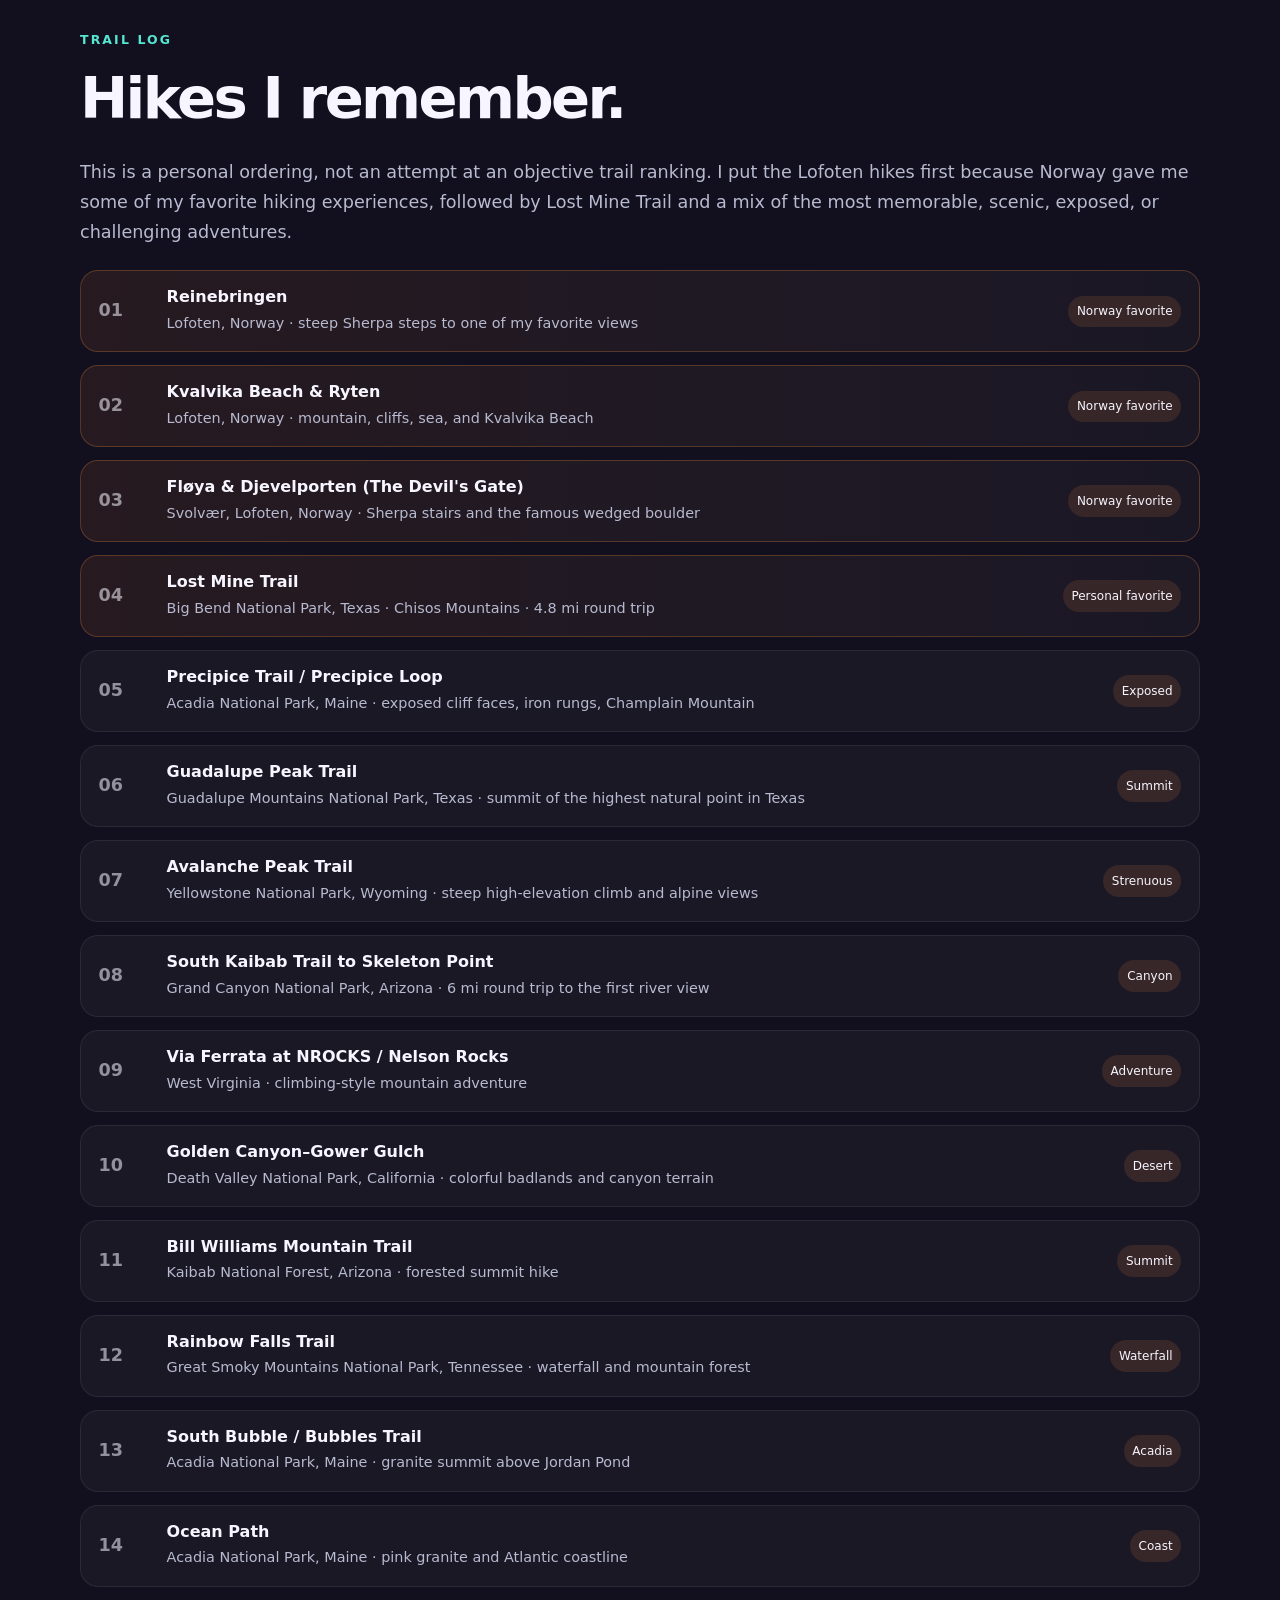
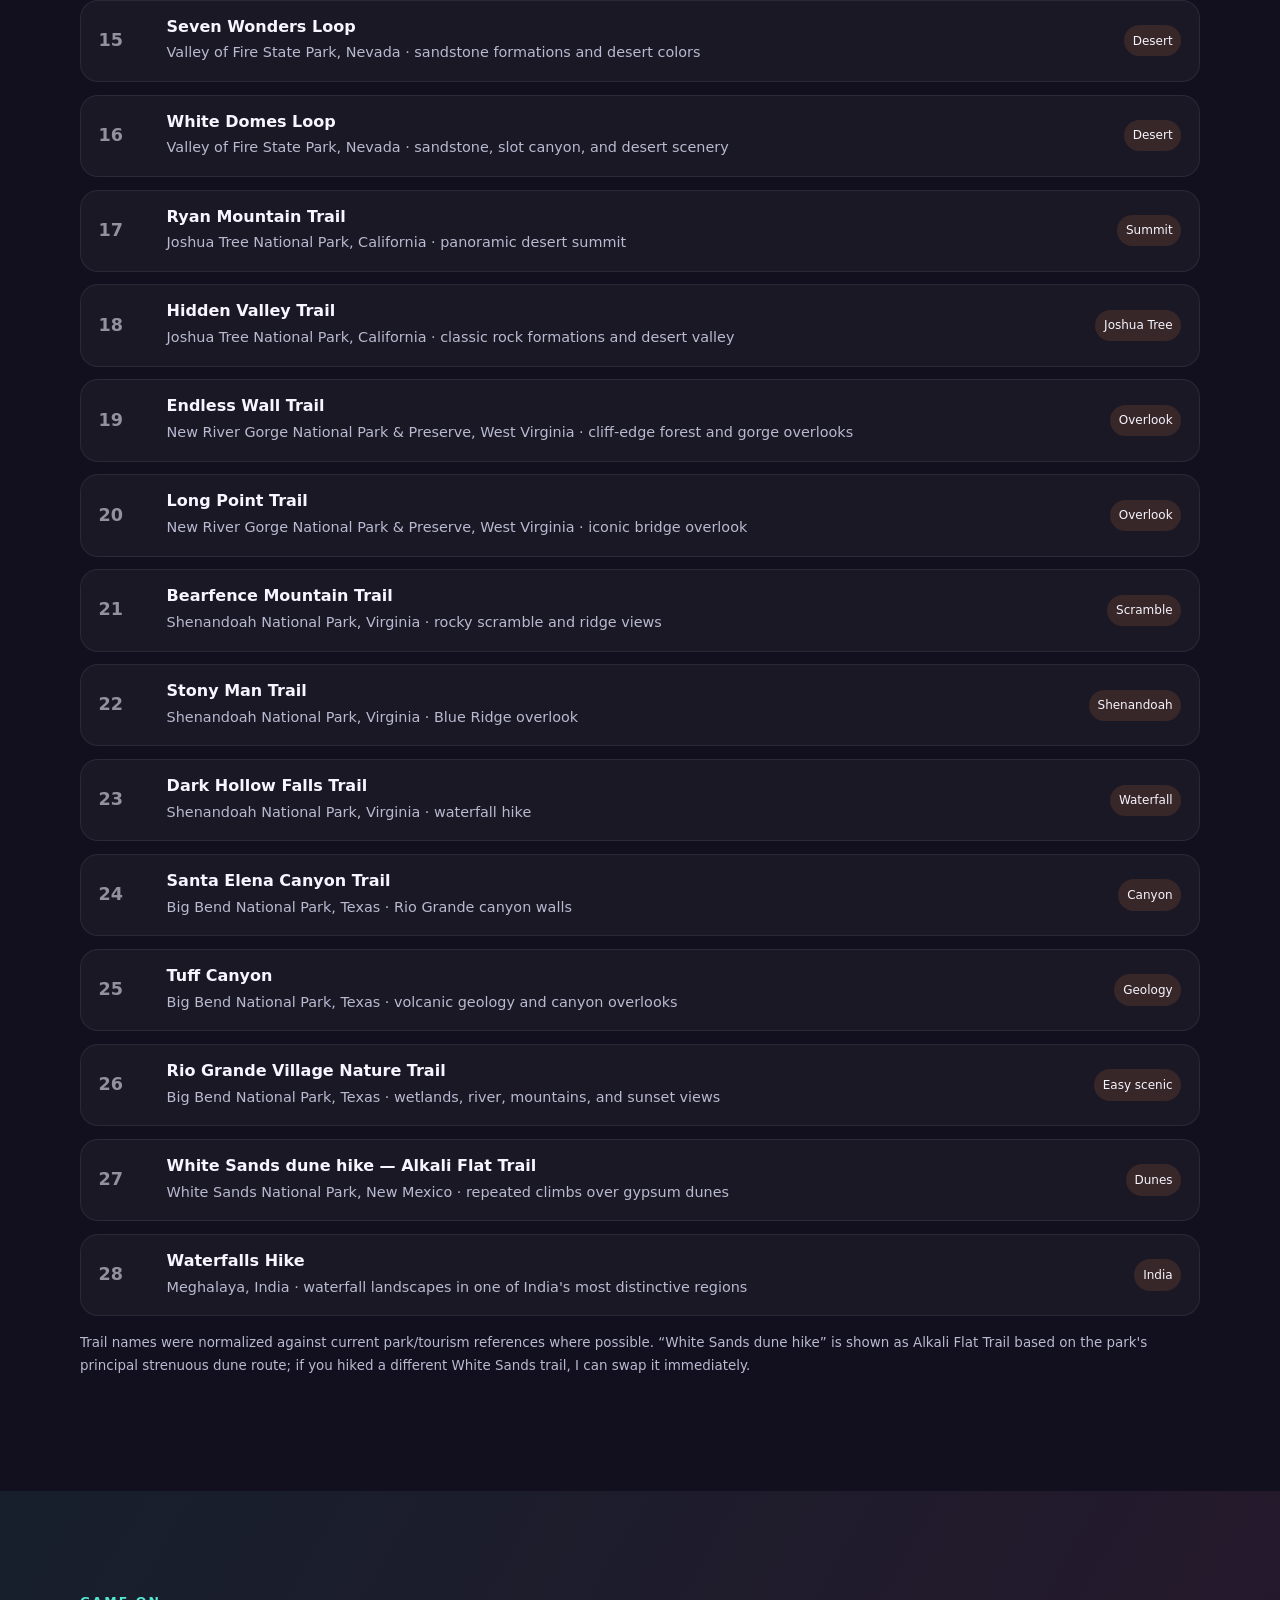
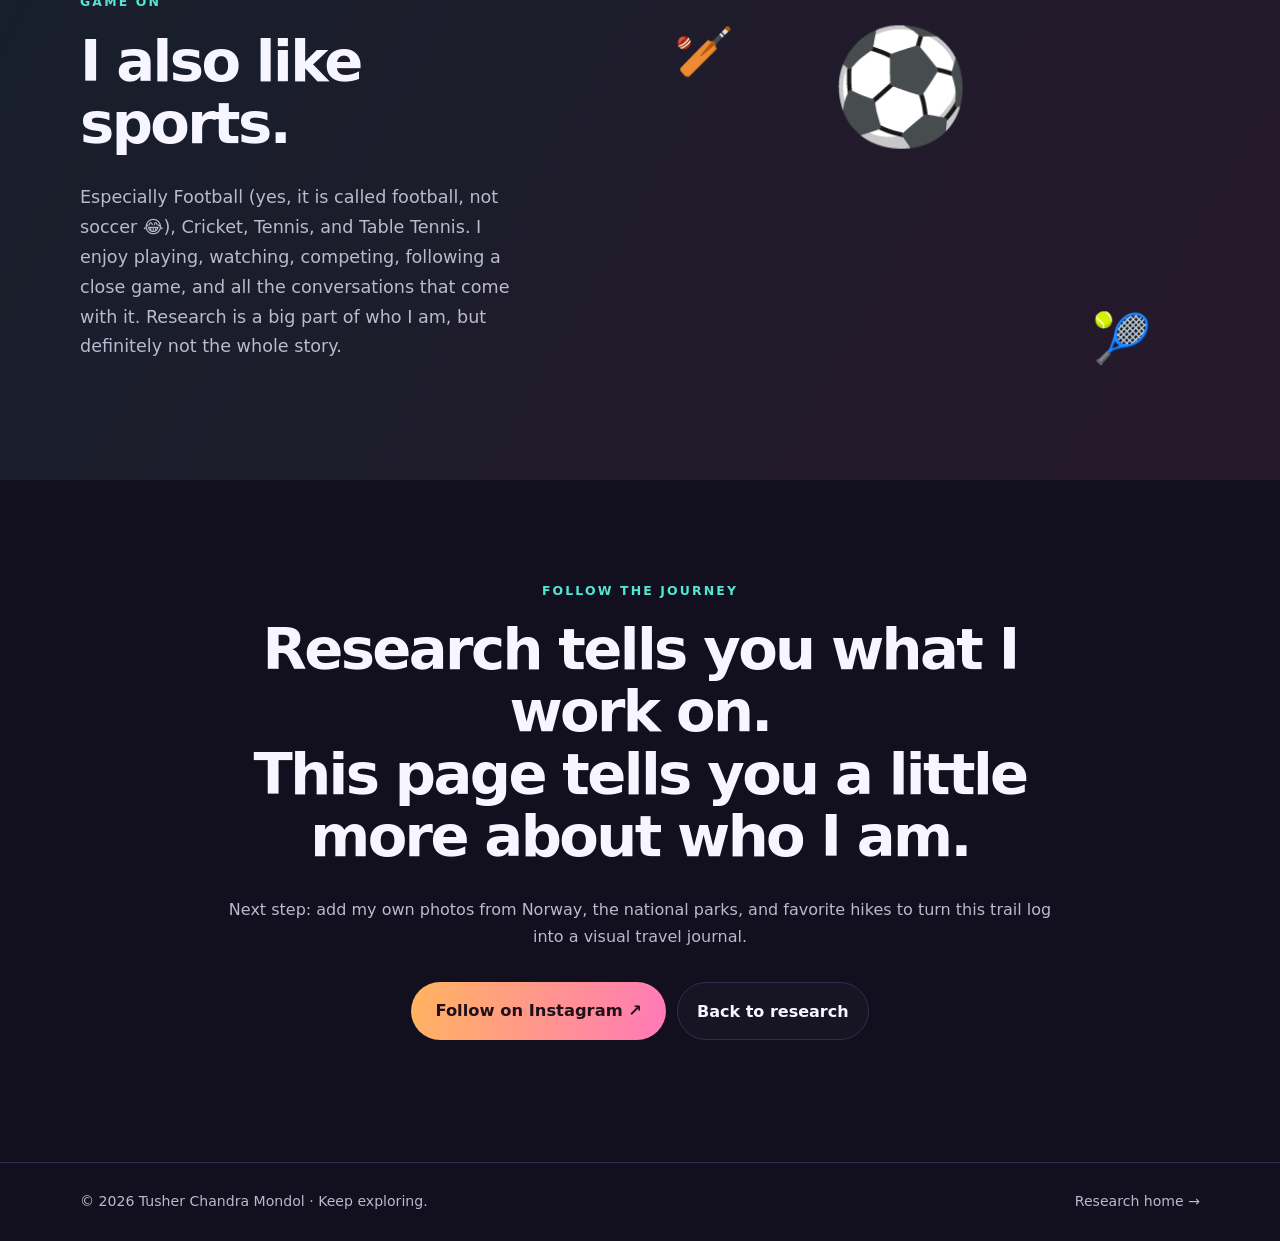
==== commit 3fa91094: "added travle chips" ====
--- a/explore.html
+++ b/explore.html
@@ -1,9 +1,9 @@
-<!doctype html><html lang="en"><head><meta charset="utf-8"><meta name="viewport" content="width=device-width,initial-scale=1"><meta name="description" content="Tusher Chandra Mondol — explorer, traveler, hiker and sports enthusiast."><meta name="theme-color" content="#20152c"><title>Explore with Tusher | Beyond Research</title><link rel="icon" href="assets/favicon.svg"><link rel="stylesheet" href="assets/styles.css"><script defer src="assets/script.js"></script></head><body class="explore-page"><div class="cursor-glow" aria-hidden="true"></div><header class="site-header"><nav class="nav container"><a class="brand" href="index.html">TCM<span>.</span></a><button class="nav-toggle" aria-label="Open menu">☰</button><div class="nav-links"><a href="index.html">← Research</a><a href="#journey">Journey</a><a href="#parks">Parks</a><a href="#hikes">Hikes</a><a href="#sports">Sports</a><a href="YOUR_INSTAGRAM_URL" target="_blank">Instagram ↗</a></div></nav></header><main>
-<section class="explore-hero section"><div class="blob b3"></div><div class="container narrow center reveal"><p class="eyebrow">Beyond Research ✦</p><h1>Hi again. I'm Tusher, <span class="gradient-text warm-gradient">the explorer.</span></h1><p class="lead">I spend a lot of my professional life exploring networks, algorithms, and large-scale systems. Outside research, I like exploring the physical world just as much — mountains, deserts, canyons, coastlines, national parks, new countries, new roads, and trails that make the view feel earned.</p><p class="muted">I am also a sports fan and I like the fun, competitive, social side of life. This page is my growing map of the places and experiences that exist beyond the terminal.</p><div class="hero-actions center-actions"><a class="button warm" href="#journey">Start exploring ↓</a><a class="button secondary" href="YOUR_INSTAGRAM_URL" target="_blank">Instagram ↗</a></div></div></section>
+<!doctype html><html lang="en"><head><meta charset="utf-8"><meta name="viewport" content="width=device-width,initial-scale=1"><meta name="description" content="Tusher Chandra Mondol — explorer, traveler, hiker and sports enthusiast."><meta name="theme-color" content="#20152c"><title>Explore with Tusher | Beyond Research</title><link rel="icon" href="assets/favicon.svg"><link rel="stylesheet" href="assets/styles.css"><script defer src="assets/script.js"></script></head><body class="explore-page"><div class="cursor-glow" aria-hidden="true"></div><header class="site-header"><nav class="nav container"><a class="brand" href="index.html">TCM<span>.</span></a><button class="nav-toggle" aria-label="Open menu">☰</button><div class="nav-links"><a href="index.html">← Research</a><a href="#journey">Journey</a><a href="#parks">Parks</a><a href="#hikes">Hikes</a><a href="#sports">Sports</a><a href="https://www.instagram.com/tusherpranto/" target="_blank">Instagram ↗</a></div></nav></header><main>
+<section class="explore-hero section"><div class="blob b3"></div><div class="container narrow center reveal"><p class="eyebrow">Beyond Research ✦</p><h1>Hi again. I'm Tusher, <span class="gradient-text warm-gradient">the explorer.</span></h1><p class="lead">I spend a lot of my professional life exploring networks, algorithms, and large-scale systems. Outside research, I like exploring the physical world just as much — mountains, deserts, canyons, coastlines, national parks, new countries, new roads, and trails that make the view feel earned.</p><p class="muted">I am also a sports fan and I like the fun, competitive, social side of life. This page is my growing map of the places and experiences that exist beyond the terminal.</p><div class="hero-actions center-actions"><a class="button warm" href="#journey">Start exploring ↓</a><a class="button secondary" href="https://www.instagram.com/tusherpranto/" target="_blank">Instagram ↗</a></div></div></section>
 
 <section class="section" id="journey"><div class="container"><p class="section-kicker">My journey</p><h2>A growing map of memories.</h2><div class="stats-grid"><div class="stat reveal"><strong>5</strong><span>Countries explored</span></div><div class="stat reveal"><strong>22 + DC</strong><span>US states / district visited</span></div><div class="stat reveal"><strong>15</strong><span>US national parks</span></div><div class="stat reveal"><strong>28</strong><span>Memorable hikes & trail adventures</span></div></div></div></section>
 
-<section class="section tint"><div class="container"><p class="section-kicker">Around the world</p><h2>Countries I've explored.</h2><div class="travel-chips"><span class="travel-chip favorite">🇳🇴 Norway · favorite hiking memories</span><span class="travel-chip">🇮🇳 India</span><span class="travel-chip">🇲🇽 Mexico</span><span class="travel-chip">🇺🇸 United States</span><span class="travel-chip">🇧🇩 Bangladesh</span></div><p class="source-note">Five countries so far. The list is meant to grow.</p></div></section>
+<section class="section tint"><div class="container"><p class="section-kicker">Around the world</p><h2>Countries I've explored.</h2><div class="travel-chips"><span class="travel-chip favorite">🇳🇴 Norway · favorite hiking memories</span><span class="travel-chip wonderful">🇮🇳 India . wonderful</span><span class="travel-chip">🇲🇽 Mexico</span><span class="travel-chip">🇺🇸 United States . home</span><span class="travel-chip">🇧🇩 Bangladesh</span></div><p class="source-note">Five countries so far. The list is meant to grow.</p></div></section>
 
 <section class="section"><div class="container"><p class="section-kicker">Across the United States</p><h2>22 states + Washington, DC.</h2><div class="travel-chips"><span class="travel-chip">Florida</span><span class="travel-chip">Arizona</span><span class="travel-chip">Georgia</span><span class="travel-chip">Tennessee</span><span class="travel-chip">North Carolina</span><span class="travel-chip">South Carolina</span><span class="travel-chip">Wyoming</span><span class="travel-chip">Louisiana</span><span class="travel-chip">Texas</span><span class="travel-chip">New Mexico</span><span class="travel-chip">Alabama</span><span class="travel-chip">Kentucky</span><span class="travel-chip">West Virginia</span><span class="travel-chip">Virginia</span><span class="travel-chip">Maryland</span><span class="travel-chip">Connecticut</span><span class="travel-chip">Maine</span><span class="travel-chip">New Hampshire</span><span class="travel-chip">Vermont</span><span class="travel-chip">Oregon</span><span class="travel-chip">Nevada</span><span class="travel-chip">California</span><span class="travel-chip">Washington, DC</span></div></div></section>
 
@@ -67,4 +67,4 @@
         </div>
     </div>
 </section>
-<section class="section"><div class="container narrow center reveal"><p class="section-kicker">Follow the journey</p><h2>Research tells you what I work on.<br>This page tells you a little more about who I am.</h2><p class="muted">Next step: add my own photos from Norway, the national parks, and favorite hikes to turn this trail log into a visual travel journal.</p><div class="hero-actions center-actions"><a class="button warm big" href="YOUR_INSTAGRAM_URL" target="_blank">Follow on Instagram ↗</a><a class="button secondary" href="index.html">Back to research</a></div></div></section></main><footer class="footer"><div class="container footer-row"><p>© <span id="year"></span> Tusher Chandra Mondol · Keep exploring.</p><a href="index.html">Research home →</a></div></footer></body></html>+<section class="section"><div class="container narrow center reveal"><p class="section-kicker">Follow the journey</p><h2>Research tells you what I work on.<br>This page tells you a little more about who I am.</h2><p class="muted">Next step: add my own photos from Norway, the national parks, and favorite hikes to turn this trail log into a visual travel journal.</p><div class="hero-actions center-actions"><a class="button warm big" href="https://www.instagram.com/tusherpranto/" target="_blank">Follow on Instagram ↗</a><a class="button secondary" href="index.html">Back to research</a></div></div></section></main><footer class="footer"><div class="container footer-row"><p>© <span id="year"></span> Tusher Chandra Mondol · Keep exploring.</p><a href="index.html">Research home →</a></div></footer></body></html>
--- a/assets/styles.css
+++ b/assets/styles.css
@@ -2,6 +2,13 @@
 @media(max-width:900px){.hero-grid,.split{grid-template-columns:1fr;gap:45px}.card-grid.three{grid-template-columns:repeat(2,1fr)}.timeline-item{grid-template-columns:160px 1fr}.stats-grid{grid-template-columns:repeat(2,1fr)}}@media(max-width:680px){.section{padding:72px 0}.nav-toggle{display:block}.nav-links{position:absolute;left:16px;right:16px;top:64px;display:none;flex-direction:column;align-items:stretch;background:#171a31;border:1px solid var(--line);border-radius:18px;padding:16px;box-shadow:var(--shadow)}.nav-links.open{display:flex}.card-grid.three,.project-grid,.photo-grid,.adventure-grid,.stats-grid{grid-template-columns:1fr}.project.featured{grid-column:span 1;grid-template-columns:1fr}.project-mark{display:none}.timeline-item,.pub,.news-list article{grid-template-columns:1fr;gap:8px}.section-heading-row{display:block}.footer-row{flex-direction:column}.container{width:min(calc(100% - 28px),var(--max))}.cursor-glow{display:none}}@media(prefers-reduced-motion:reduce){*{animation:none!important;transition:none!important}.reveal{opacity:1;transform:none}}
 
 /* v3: richer research + exploration */
-.ai-banner{position:relative;overflow:hidden;border:1px solid rgba(139,92,246,.25);background:linear-gradient(135deg,rgba(99,102,241,.12),rgba(236,72,153,.10),rgba(34,211,238,.08));border-radius:28px;padding:2rem}.ai-banner:after{content:'AI ↔ SYSTEMS';position:absolute;right:-1rem;bottom:-1.2rem;font-size:clamp(3rem,8vw,7rem);font-weight:900;opacity:.045;letter-spacing:-.08em;white-space:nowrap}.ai-flow{display:grid;grid-template-columns:1fr auto 1fr;gap:1rem;align-items:stretch;margin-top:1.4rem}.ai-side{padding:1.35rem;border-radius:20px;background:rgba(255,255,255,.045);border:1px solid rgba(255,255,255,.08)}.ai-side h3{margin:.25rem 0 .55rem}.ai-arrow{display:grid;place-items:center;font-size:2rem;font-weight:800}.research-stack{display:grid;gap:1.2rem;margin-top:2rem}.research-detail{display:grid;grid-template-columns:72px 1fr;gap:1.25rem;padding:1.6rem;border-radius:24px;border:1px solid rgba(255,255,255,.08);background:rgba(255,255,255,.035);transition:transform .25s ease,border-color .25s ease,background .25s ease}.research-detail:hover{transform:translateY(-4px);border-color:rgba(139,92,246,.35);background:rgba(255,255,255,.055)}.research-num{font-size:2rem;font-weight:800;opacity:.28}.research-detail h3{margin:.05rem 0 .55rem;font-size:1.35rem}.research-detail ul{margin:.75rem 0 0;padding-left:1.1rem}.research-detail li{margin:.35rem 0;color:var(--muted)}.project-copy{max-width:780px}.project-points{margin:.85rem 0 0;padding-left:1.1rem}.project-points li{margin:.42rem 0;color:var(--muted)}.project.featured{grid-column:1/-1}.project.featured .project-copy{max-width:850px}.project-links{display:flex;gap:.7rem;flex-wrap:wrap;margin-top:1rem}.mini-link{font-weight:700;font-size:.9rem}.travel-chips{display:flex;flex-wrap:wrap;gap:.65rem;margin-top:1.2rem}.travel-chip{padding:.55rem .8rem;border-radius:999px;background:rgba(255,255,255,.06);border:1px solid rgba(255,255,255,.08);font-size:.92rem}.travel-chip.favorite{background:linear-gradient(135deg,rgba(251,146,60,.18),rgba(244,63,94,.14));border-color:rgba(251,146,60,.3)}.park-grid{display:grid;grid-template-columns:repeat(3,minmax(0,1fr));gap:1rem;margin-top:1.4rem}.park-card{padding:1.1rem 1.15rem;border-radius:18px;background:rgba(255,255,255,.045);border:1px solid rgba(255,255,255,.08)}.park-card span{font-size:.78rem;color:var(--muted)}.hike-list{display:grid;gap:.8rem;margin-top:1.4rem;counter-reset:hikes}.hike-card{display:grid;grid-template-columns:52px 1fr auto;gap:1rem;align-items:center;padding:1rem 1.1rem;border-radius:18px;background:rgba(255,255,255,.04);border:1px solid rgba(255,255,255,.075);transition:.2s ease}.hike-card:hover{transform:translateX(5px);border-color:rgba(251,146,60,.35)}.hike-rank{font-size:1.1rem;font-weight:800;opacity:.55}.hike-card h3{font-size:1rem;margin:0 0 .18rem}.hike-card p{margin:0;color:var(--muted);font-size:.9rem}.hike-badge{font-size:.75rem;padding:.35rem .55rem;border-radius:999px;background:rgba(251,146,60,.12);white-space:nowrap}.favorite-hike{border-color:rgba(251,146,60,.25);background:linear-gradient(90deg,rgba(251,146,60,.09),rgba(255,255,255,.035))}.source-note{font-size:.84rem;color:var(--muted);margin-top:1rem}.resume-actions{display:flex;gap:.75rem;flex-wrap:wrap}.smallcaps{font-size:.75rem;letter-spacing:.12em;text-transform:uppercase;color:var(--muted)}
+.ai-banner{position:relative;overflow:hidden;border:1px solid rgba(139,92,246,.25);background:linear-gradient(135deg,rgba(99,102,241,.12),rgba(236,72,153,.10),rgba(34,211,238,.08));border-radius:28px;padding:2rem}.ai-banner:after{content:'AI ↔ SYSTEMS';position:absolute;right:-1rem;bottom:-1.2rem;font-size:clamp(3rem,8vw,7rem);font-weight:900;opacity:.045;letter-spacing:-.08em;white-space:nowrap}.ai-flow{display:grid;grid-template-columns:1fr auto 1fr;gap:1rem;align-items:stretch;margin-top:1.4rem}.ai-side{padding:1.35rem;border-radius:20px;background:rgba(255,255,255,.045);border:1px solid rgba(255,255,255,.08)}.ai-side h3{margin:.25rem 0 .55rem}.ai-arrow{display:grid;place-items:center;font-size:2rem;font-weight:800}.research-stack{display:grid;gap:1.2rem;margin-top:2rem}.research-detail{display:grid;grid-template-columns:72px 1fr;gap:1.25rem;padding:1.6rem;border-radius:24px;border:1px solid rgba(255,255,255,.08);background:rgba(255,255,255,.035);transition:transform .25s ease,border-color .25s ease,background .25s ease}.research-detail:hover{transform:translateY(-4px);border-color:rgba(139,92,246,.35);background:rgba(255,255,255,.055)}.research-num{font-size:2rem;font-weight:800;opacity:.28}.research-detail h3{margin:.05rem 0 .55rem;font-size:1.35rem}.research-detail ul{margin:.75rem 0 0;padding-left:1.1rem}.research-detail li{margin:.35rem 0;color:var(--muted)}.project-copy{max-width:780px}.project-points{margin:.85rem 0 0;padding-left:1.1rem}.project-points li{margin:.42rem 0;color:var(--muted)}.project.featured{grid-column:1/-1}.project.featured .project-copy{max-width:850px}.project-links{display:flex;gap:.7rem;flex-wrap:wrap;margin-top:1rem}.mini-link{font-weight:700;font-size:.9rem}.travel-chips{display:flex;flex-wrap:wrap;gap:.65rem;margin-top:1.2rem}.travel-chip{padding:.55rem .8rem;border-radius:999px;background:rgba(255,255,255,.06);border:1px solid rgba(255,255,255,.08);font-size:.92rem}.travel-chip.favorite{background:linear-gradient(135deg,rgba(251,146,60,.18),rgba(244,63,94,.14));border-color:rgba(251,146,60,.3)}
+.travel-chip.wonderful {
+    background: linear-gradient(135deg, rgba(168,85,247,.20), rgba(236,72,153,.12));
+}
+.travel-chip.home {
+    background: linear-gradient(135deg, rgba(34,197,94,.20), rgba(16,185,129,.12));
+}
+.park-grid{display:grid;grid-template-columns:repeat(3,minmax(0,1fr));gap:1rem;margin-top:1.4rem}.park-card{padding:1.1rem 1.15rem;border-radius:18px;background:rgba(255,255,255,.045);border:1px solid rgba(255,255,255,.08)}.park-card span{font-size:.78rem;color:var(--muted)}.hike-list{display:grid;gap:.8rem;margin-top:1.4rem;counter-reset:hikes}.hike-card{display:grid;grid-template-columns:52px 1fr auto;gap:1rem;align-items:center;padding:1rem 1.1rem;border-radius:18px;background:rgba(255,255,255,.04);border:1px solid rgba(255,255,255,.075);transition:.2s ease}.hike-card:hover{transform:translateX(5px);border-color:rgba(251,146,60,.35)}.hike-rank{font-size:1.1rem;font-weight:800;opacity:.55}.hike-card h3{font-size:1rem;margin:0 0 .18rem}.hike-card p{margin:0;color:var(--muted);font-size:.9rem}.hike-badge{font-size:.75rem;padding:.35rem .55rem;border-radius:999px;background:rgba(251,146,60,.12);white-space:nowrap}.favorite-hike{border-color:rgba(251,146,60,.25);background:linear-gradient(90deg,rgba(251,146,60,.09),rgba(255,255,255,.035))}.source-note{font-size:.84rem;color:var(--muted);margin-top:1rem}.resume-actions{display:flex;gap:.75rem;flex-wrap:wrap}.smallcaps{font-size:.75rem;letter-spacing:.12em;text-transform:uppercase;color:var(--muted)}
 @media(max-width:800px){.ai-flow{grid-template-columns:1fr}.ai-arrow{transform:rotate(90deg)}.research-detail{grid-template-columns:1fr}.research-num{font-size:1.2rem}.park-grid{grid-template-columns:1fr 1fr}.hike-card{grid-template-columns:42px 1fr}.hike-badge{grid-column:2}}
 @media(max-width:520px){.park-grid{grid-template-columns:1fr}}
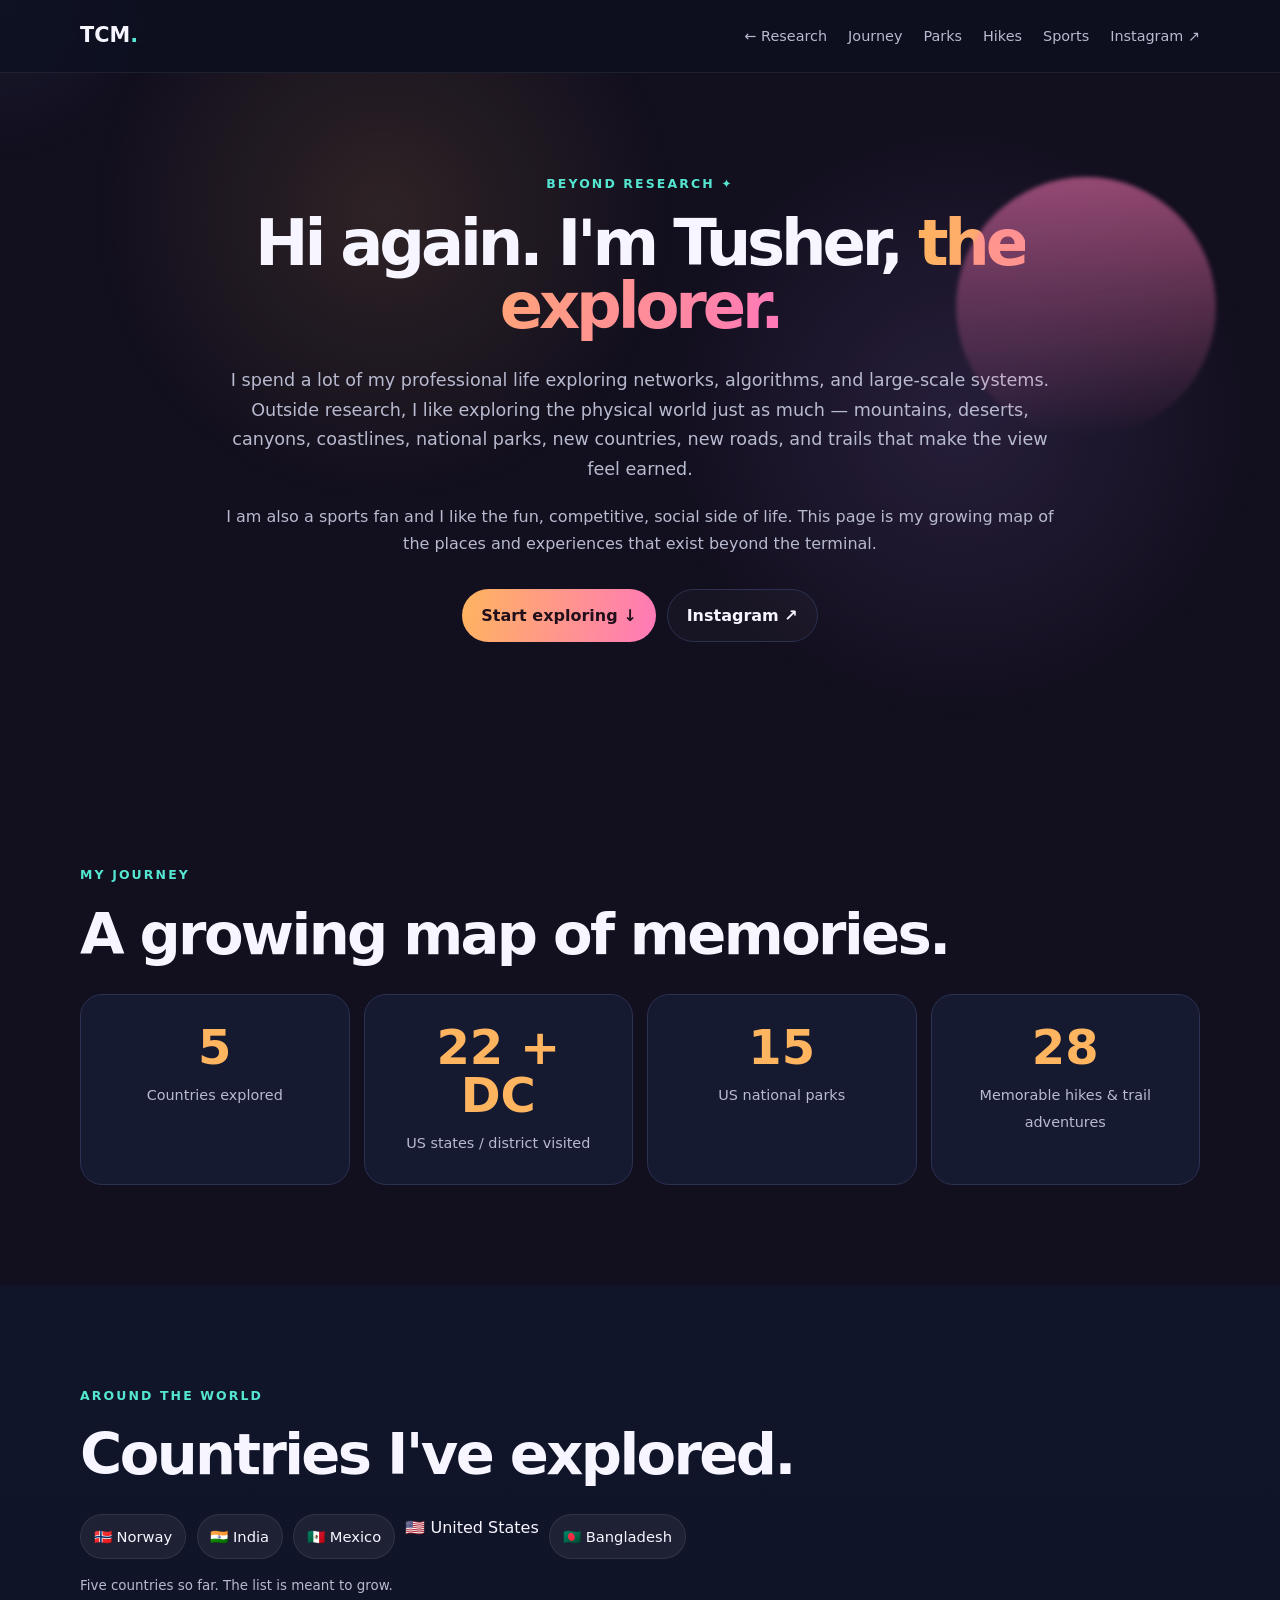
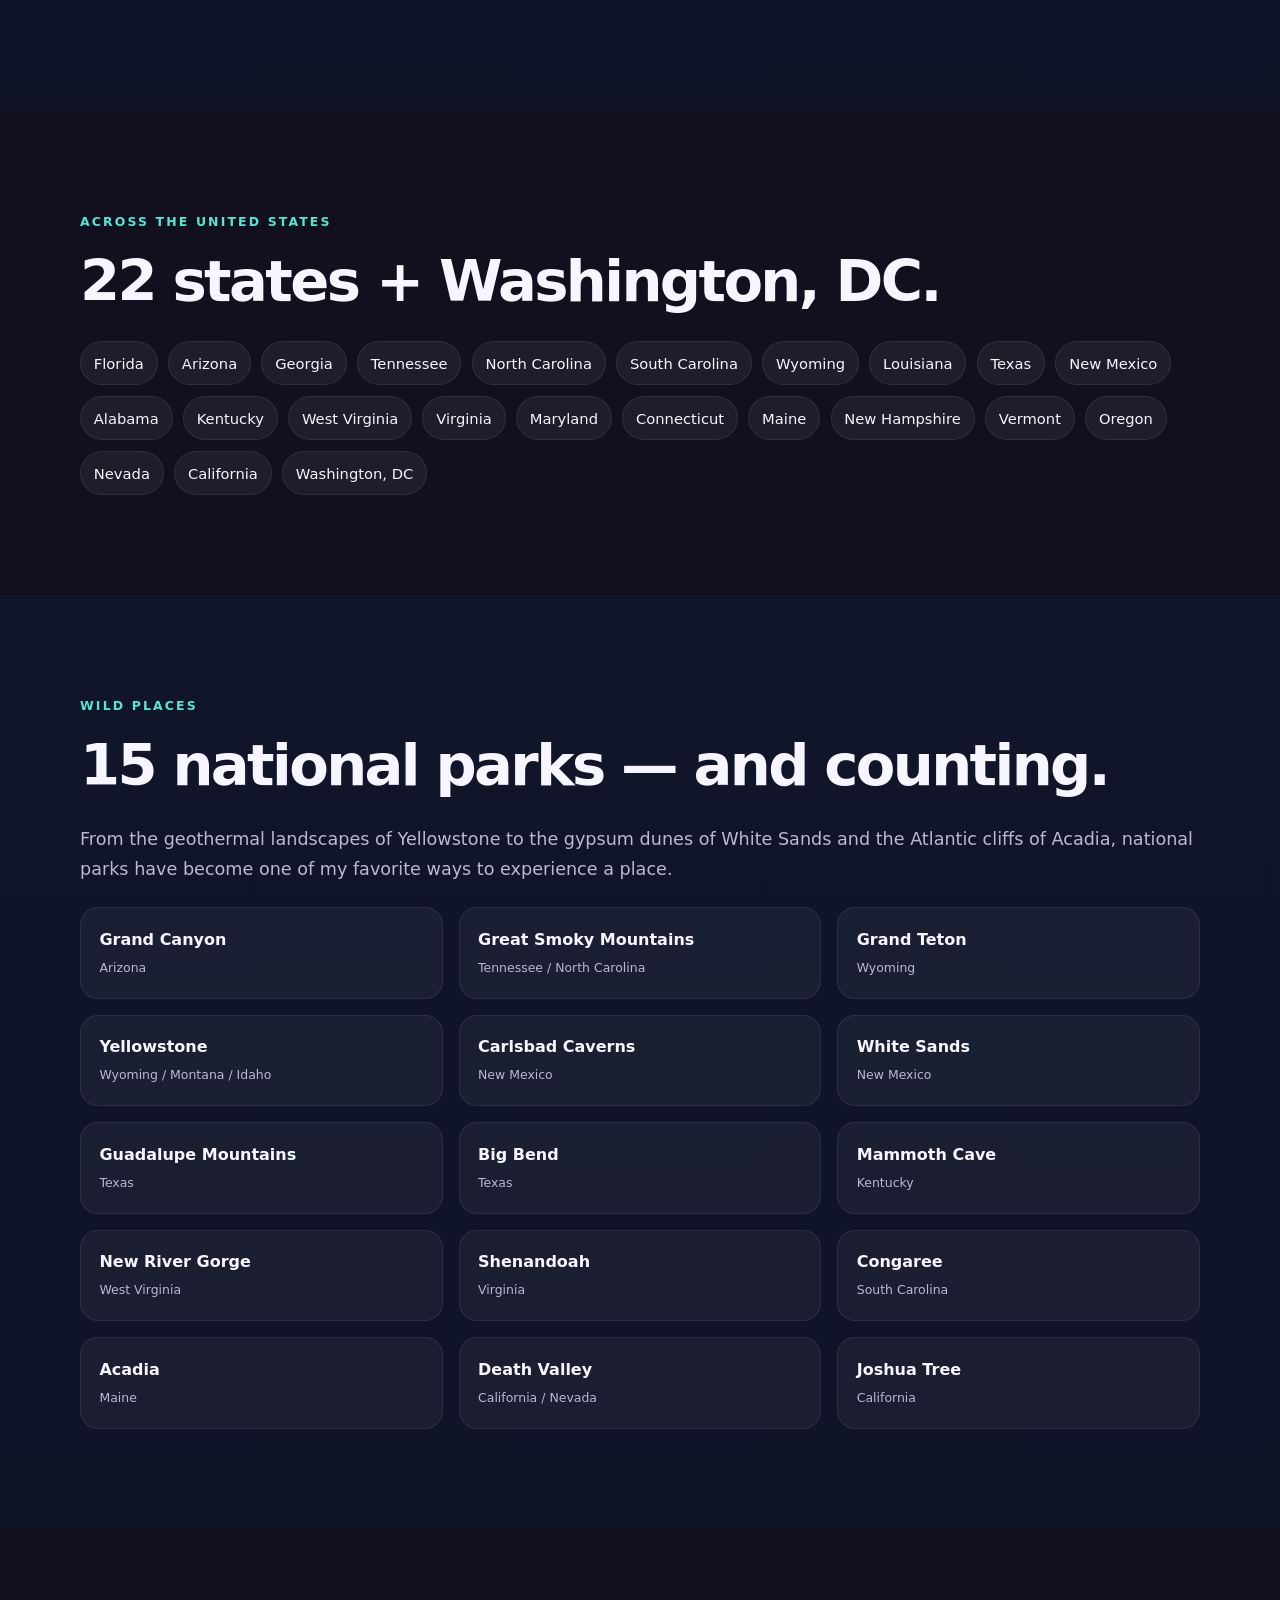
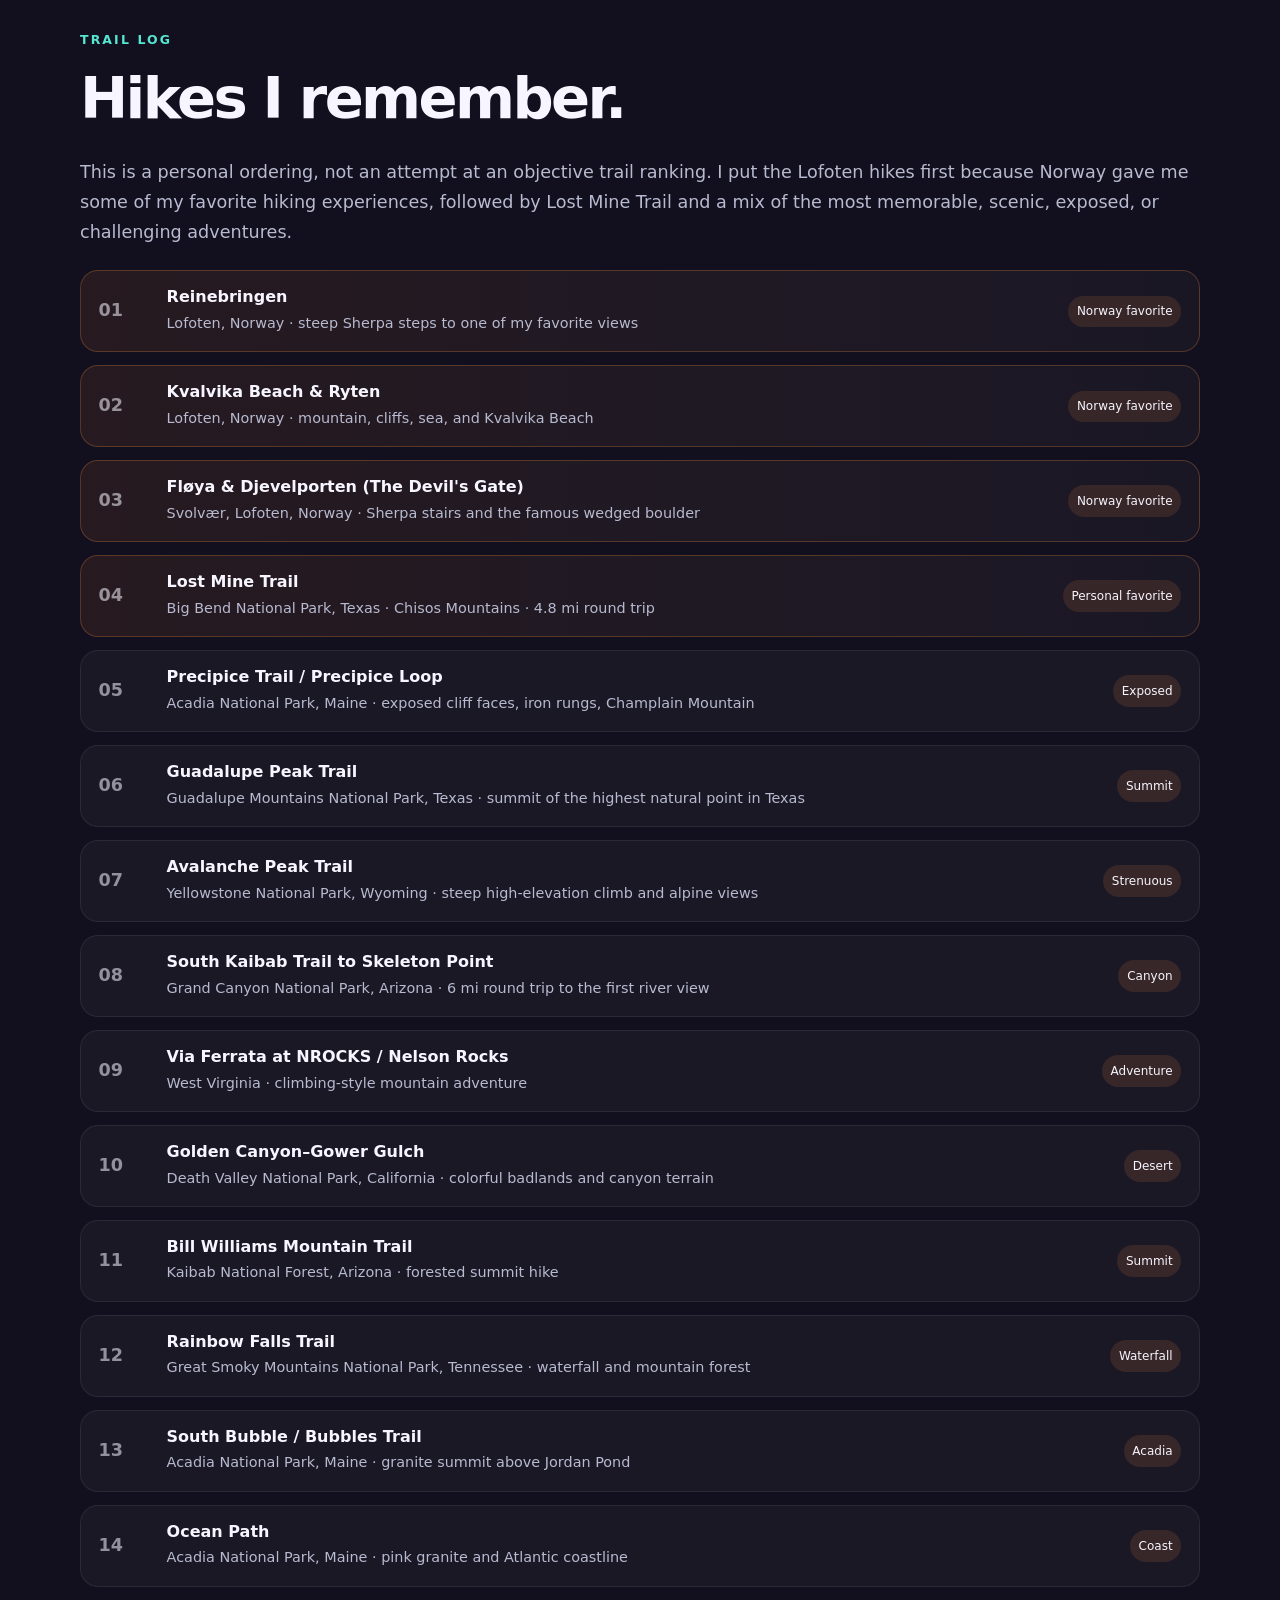
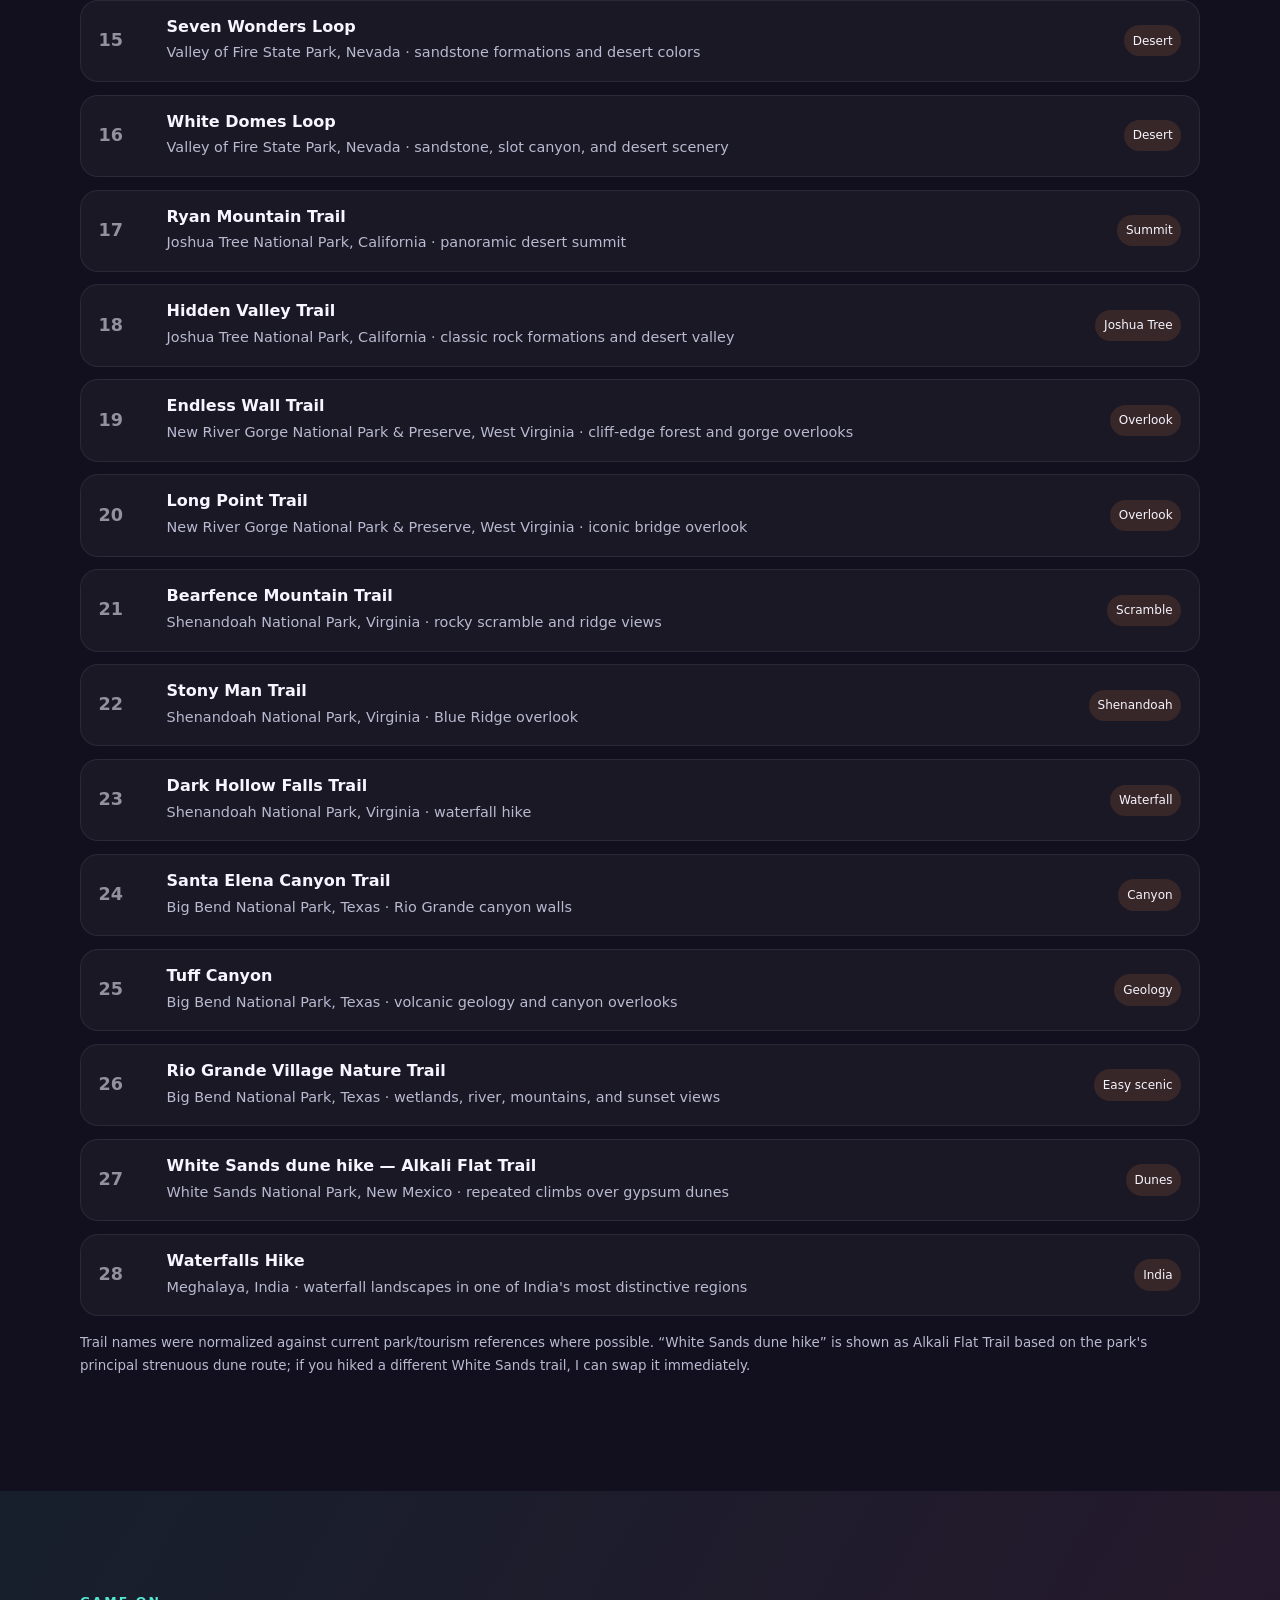
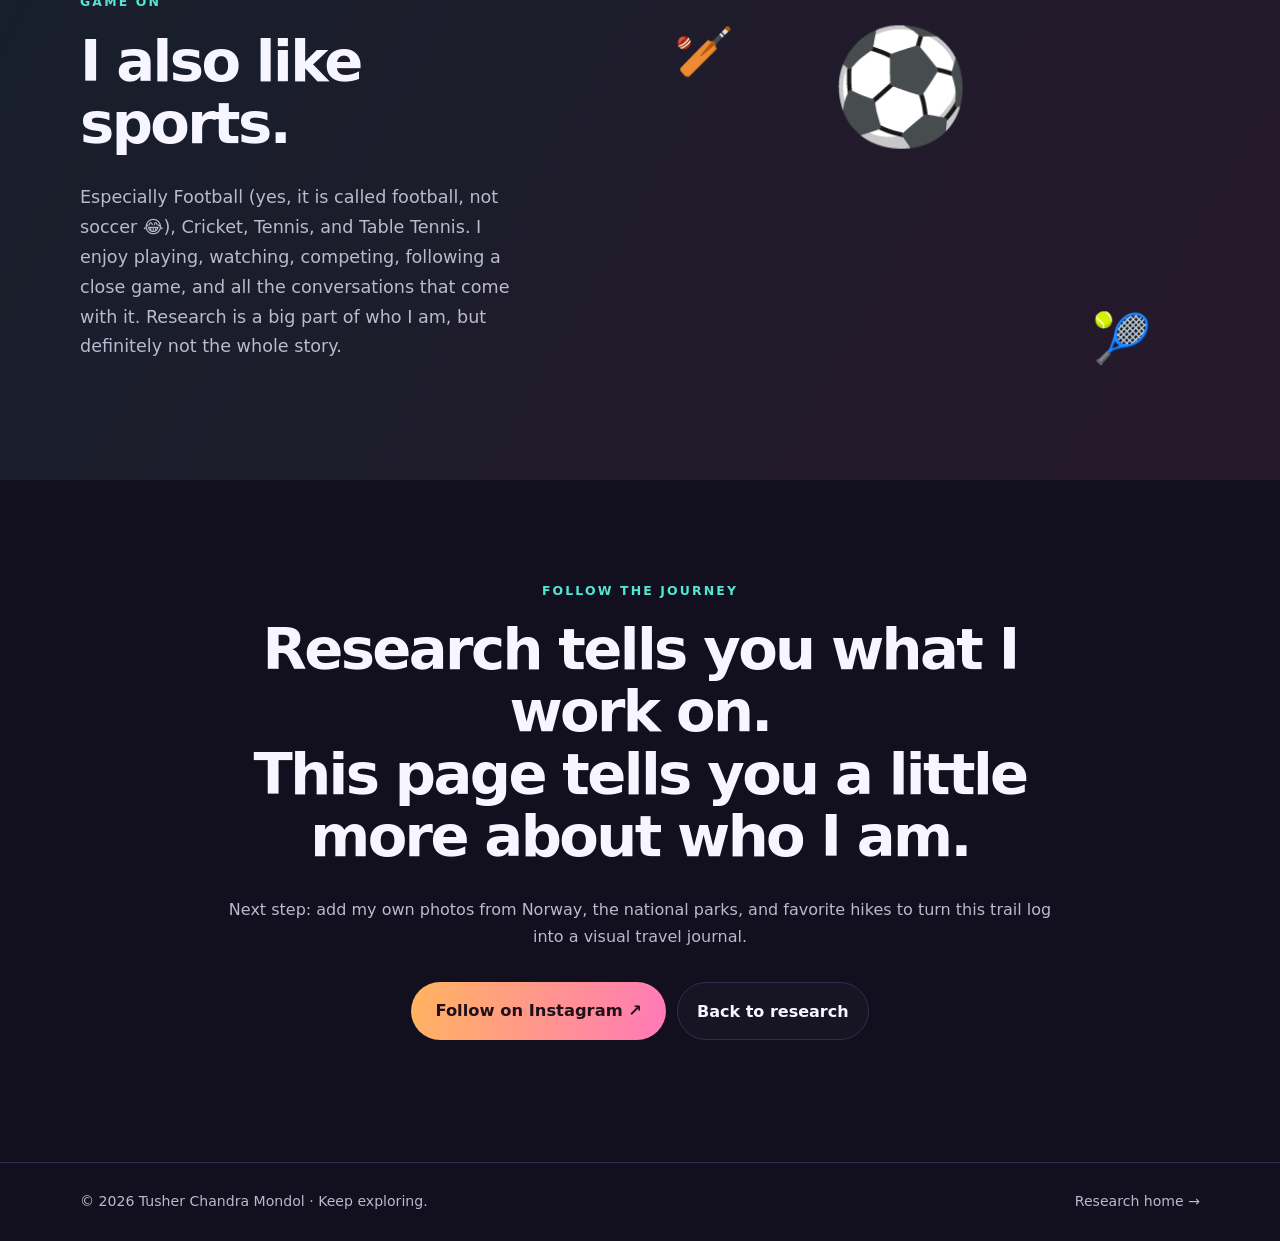
==== commit 856d98f1: "added travle chips" ====
--- a/explore.html
+++ b/explore.html
@@ -3,7 +3,7 @@
 
 <section class="section" id="journey"><div class="container"><p class="section-kicker">My journey</p><h2>A growing map of memories.</h2><div class="stats-grid"><div class="stat reveal"><strong>5</strong><span>Countries explored</span></div><div class="stat reveal"><strong>22 + DC</strong><span>US states / district visited</span></div><div class="stat reveal"><strong>15</strong><span>US national parks</span></div><div class="stat reveal"><strong>28</strong><span>Memorable hikes & trail adventures</span></div></div></div></section>
 
-<section class="section tint"><div class="container"><p class="section-kicker">Around the world</p><h2>Countries I've explored.</h2><div class="travel-chips"><span class="travel-chip favorite">🇳🇴 Norway · favorite hiking memories</span><span class="travel-chip wonderful">🇮🇳 India . wonderful</span><span class="travel-chip">🇲🇽 Mexico</span><span class="travel-chip">🇺🇸 United States . home</span><span class="travel-chip">🇧🇩 Bangladesh</span></div><p class="source-note">Five countries so far. The list is meant to grow.</p></div></section>
+<section class="section tint"><div class="container"><p class="section-kicker">Around the world</p><h2>Countries I've explored.</h2><div class="travel-chips"><span class="travel-chip">🇳🇴 Norway</span><span class="travel-chip">🇮🇳 India</span><span class="travel-chip">🇲🇽 Mexico</span><span class="travel-chip.home">🇺🇸 United States</span><span class="travel-chip">🇧🇩 Bangladesh</span></div><p class="source-note">Five countries so far. The list is meant to grow.</p></div></section>
 
 <section class="section"><div class="container"><p class="section-kicker">Across the United States</p><h2>22 states + Washington, DC.</h2><div class="travel-chips"><span class="travel-chip">Florida</span><span class="travel-chip">Arizona</span><span class="travel-chip">Georgia</span><span class="travel-chip">Tennessee</span><span class="travel-chip">North Carolina</span><span class="travel-chip">South Carolina</span><span class="travel-chip">Wyoming</span><span class="travel-chip">Louisiana</span><span class="travel-chip">Texas</span><span class="travel-chip">New Mexico</span><span class="travel-chip">Alabama</span><span class="travel-chip">Kentucky</span><span class="travel-chip">West Virginia</span><span class="travel-chip">Virginia</span><span class="travel-chip">Maryland</span><span class="travel-chip">Connecticut</span><span class="travel-chip">Maine</span><span class="travel-chip">New Hampshire</span><span class="travel-chip">Vermont</span><span class="travel-chip">Oregon</span><span class="travel-chip">Nevada</span><span class="travel-chip">California</span><span class="travel-chip">Washington, DC</span></div></div></section>
 
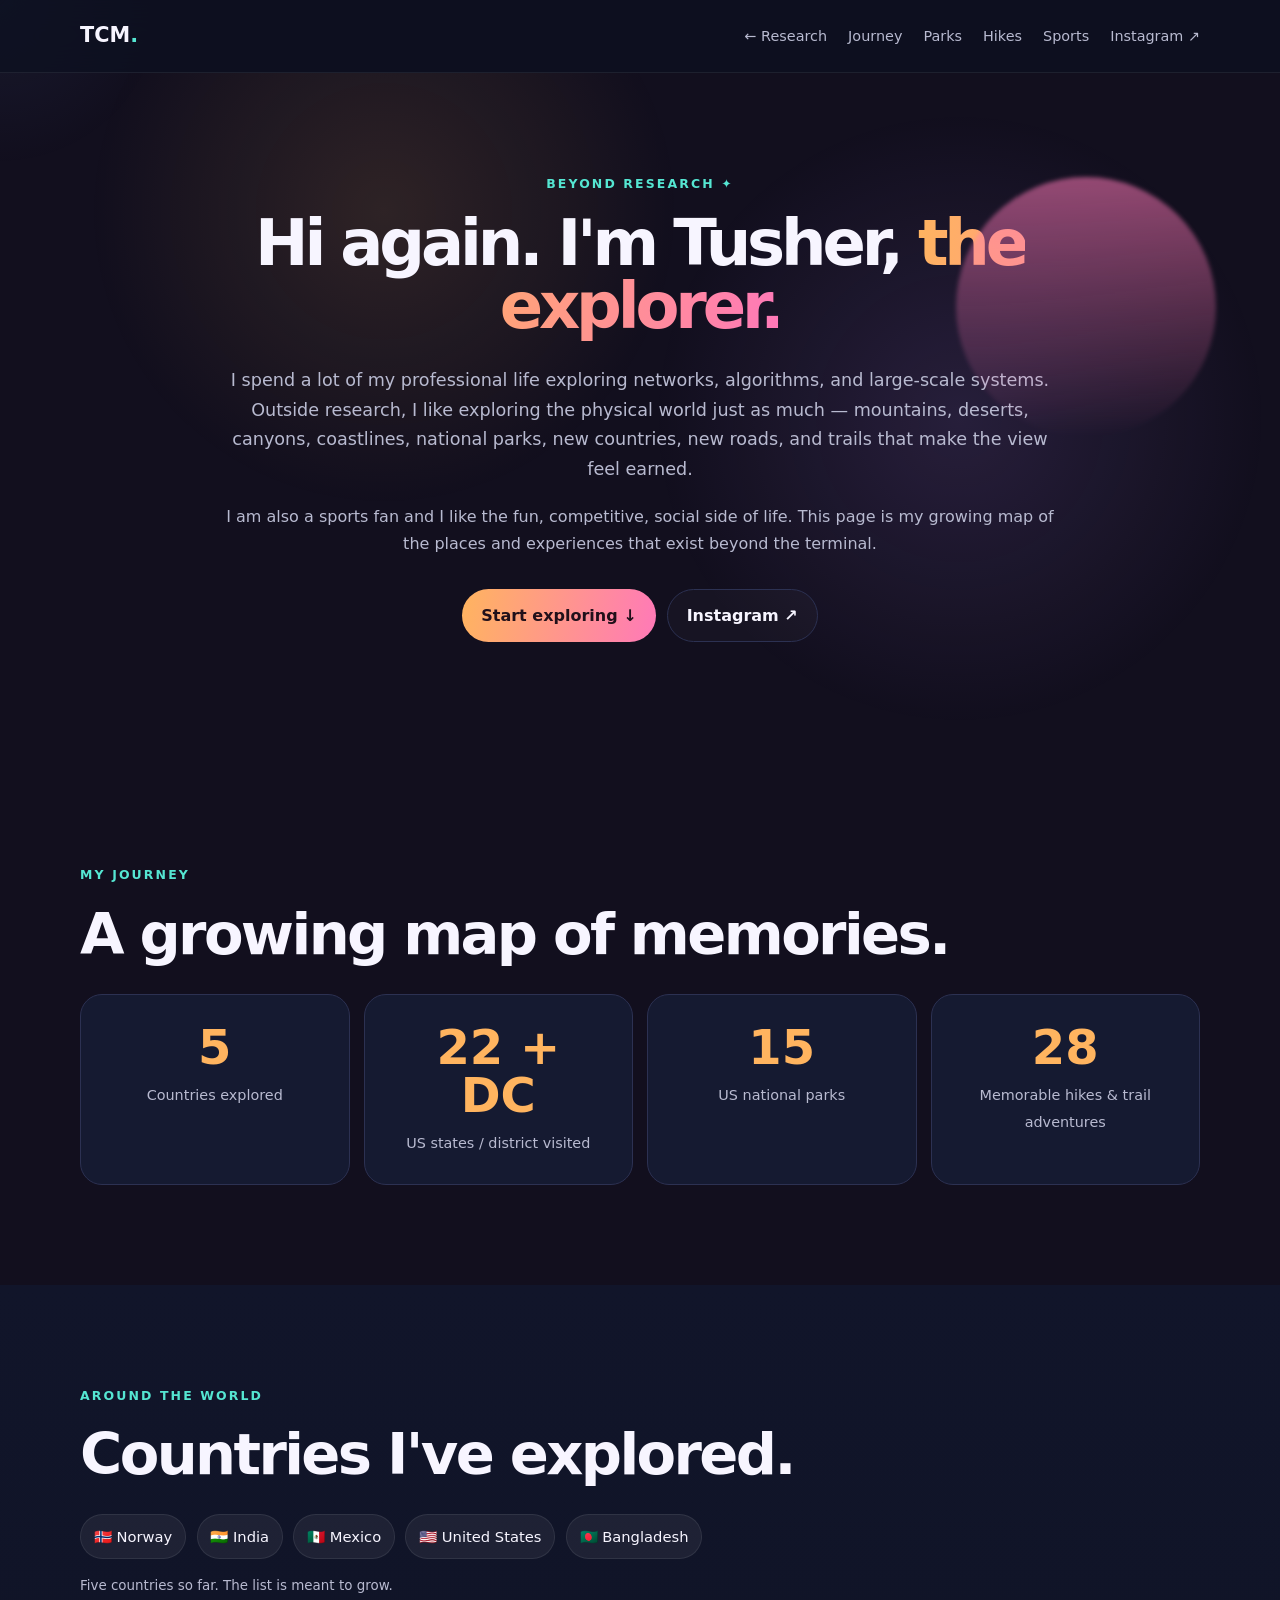
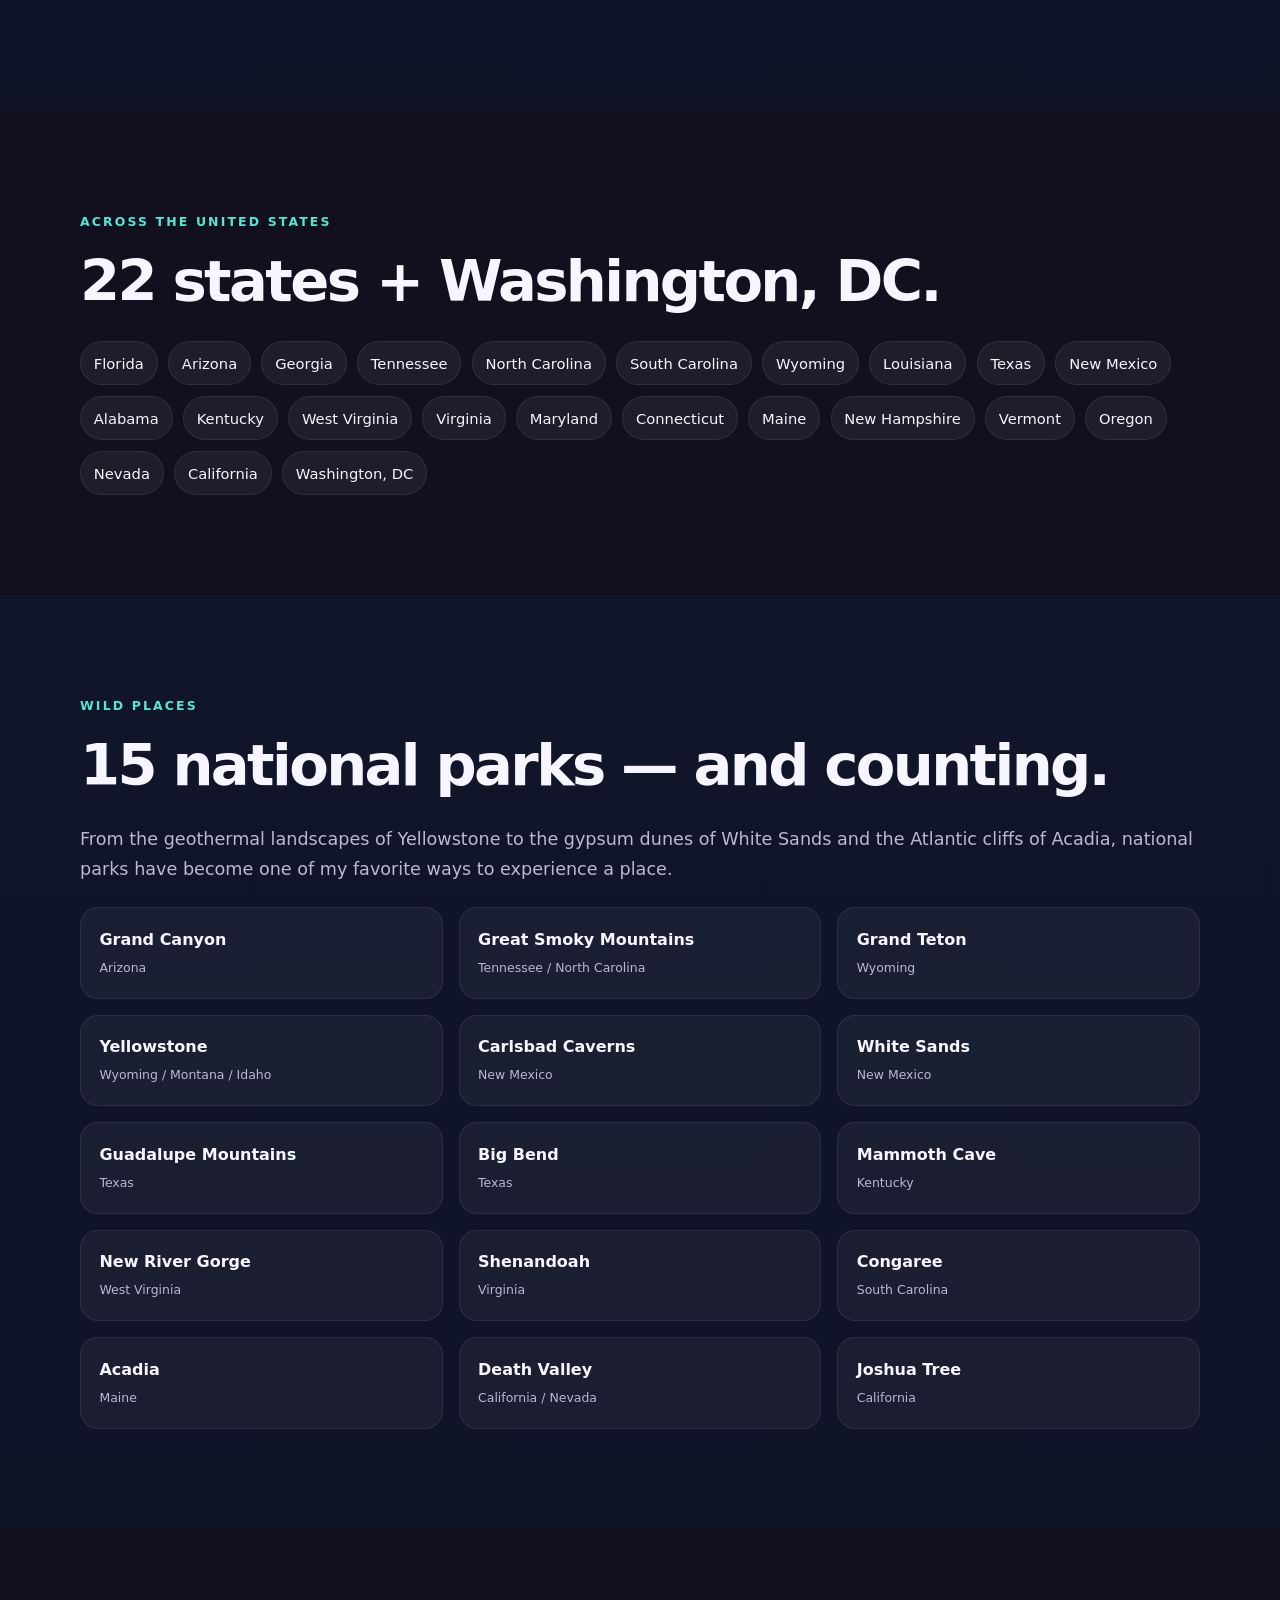
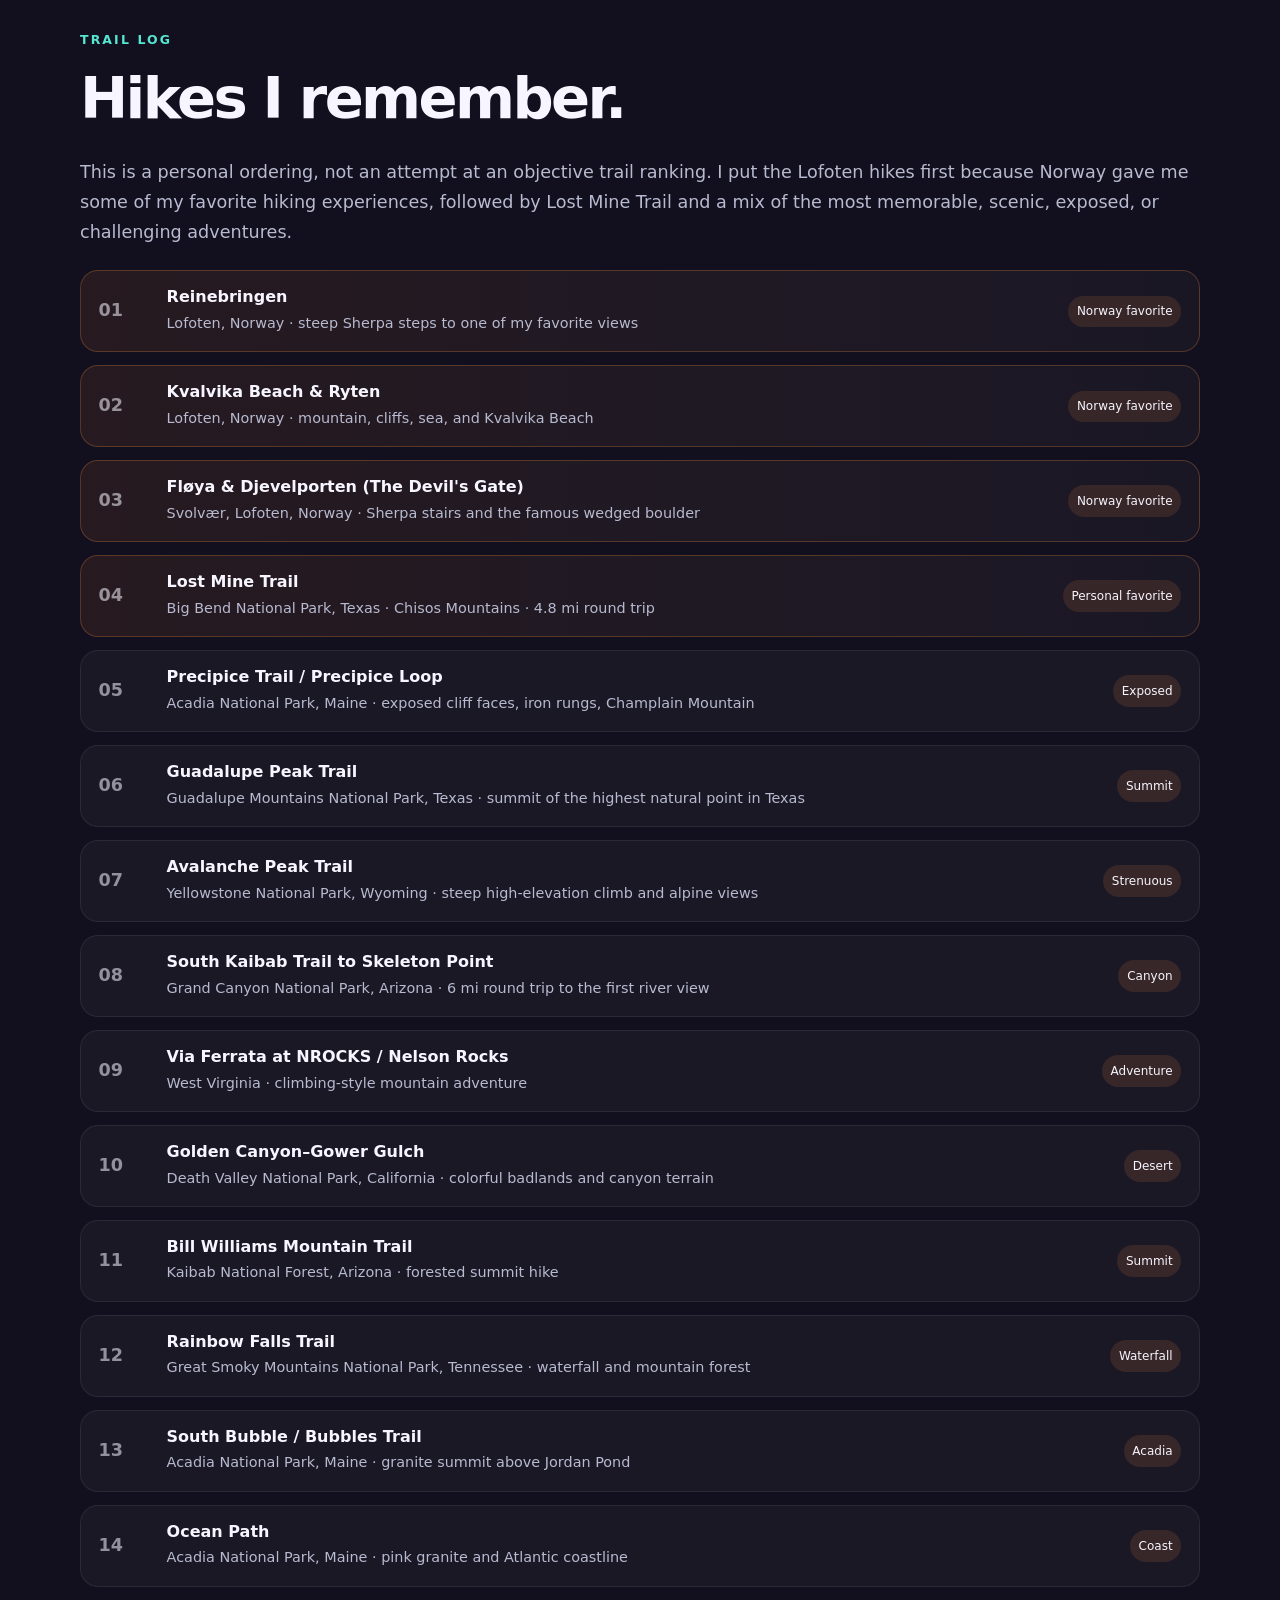
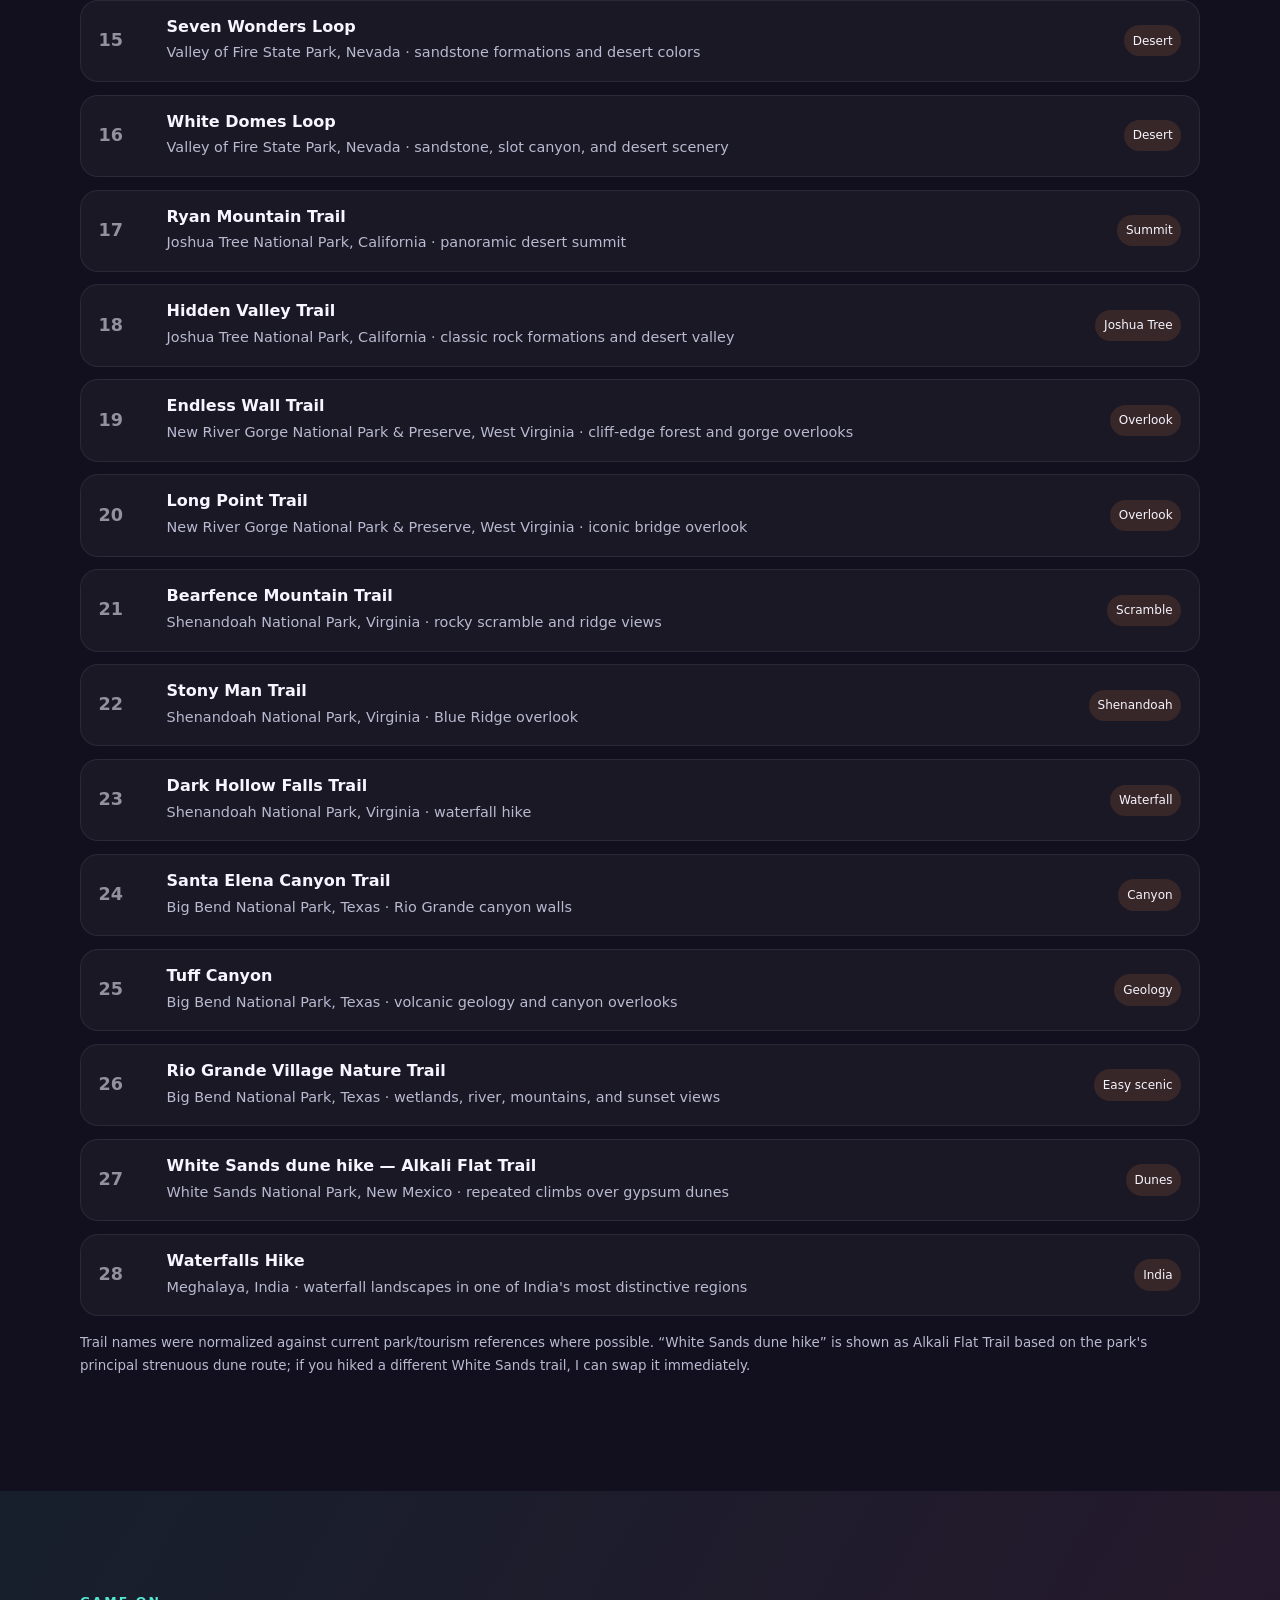
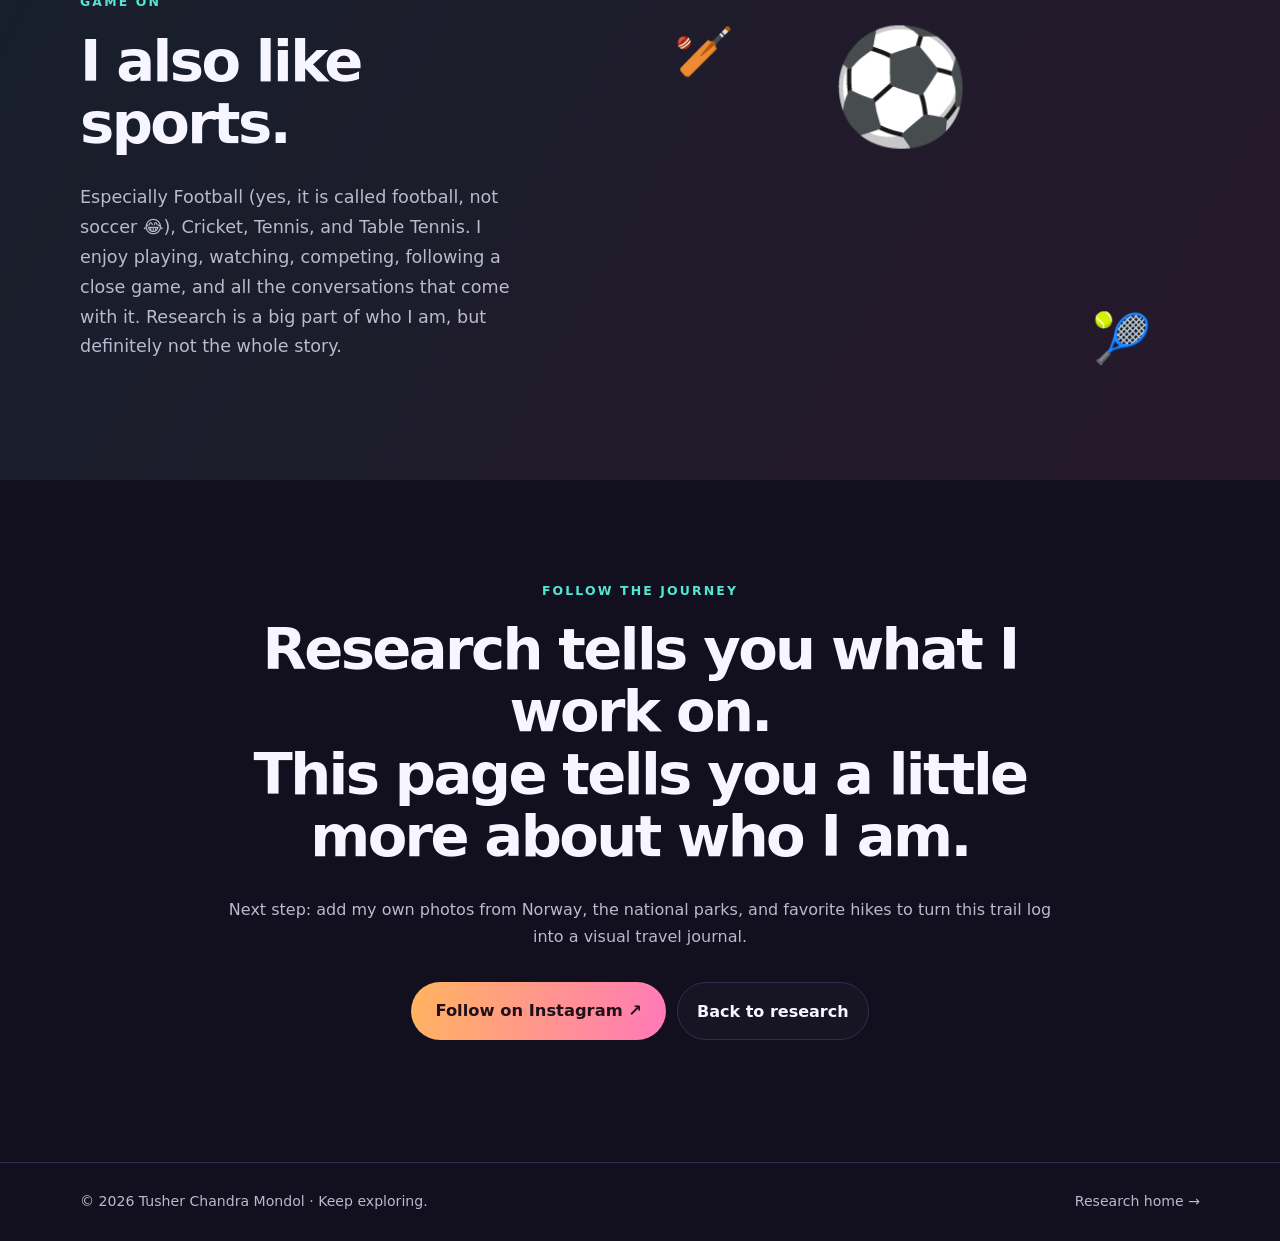
==== commit e8ea97f4: "removed other travel chips" ====
--- a/explore.html
+++ b/explore.html
@@ -3,7 +3,7 @@
 
 <section class="section" id="journey"><div class="container"><p class="section-kicker">My journey</p><h2>A growing map of memories.</h2><div class="stats-grid"><div class="stat reveal"><strong>5</strong><span>Countries explored</span></div><div class="stat reveal"><strong>22 + DC</strong><span>US states / district visited</span></div><div class="stat reveal"><strong>15</strong><span>US national parks</span></div><div class="stat reveal"><strong>28</strong><span>Memorable hikes & trail adventures</span></div></div></div></section>
 
-<section class="section tint"><div class="container"><p class="section-kicker">Around the world</p><h2>Countries I've explored.</h2><div class="travel-chips"><span class="travel-chip">🇳🇴 Norway</span><span class="travel-chip">🇮🇳 India</span><span class="travel-chip">🇲🇽 Mexico</span><span class="travel-chip.home">🇺🇸 United States</span><span class="travel-chip">🇧🇩 Bangladesh</span></div><p class="source-note">Five countries so far. The list is meant to grow.</p></div></section>
+<section class="section tint"><div class="container"><p class="section-kicker">Around the world</p><h2>Countries I've explored.</h2><div class="travel-chips"><span class="travel-chip">🇳🇴 Norway</span><span class="travel-chip">🇮🇳 India</span><span class="travel-chip">🇲🇽 Mexico</span><span class="travel-chip">🇺🇸 United States</span><span class="travel-chip">🇧🇩 Bangladesh</span></div><p class="source-note">Five countries so far. The list is meant to grow.</p></div></section>
 
 <section class="section"><div class="container"><p class="section-kicker">Across the United States</p><h2>22 states + Washington, DC.</h2><div class="travel-chips"><span class="travel-chip">Florida</span><span class="travel-chip">Arizona</span><span class="travel-chip">Georgia</span><span class="travel-chip">Tennessee</span><span class="travel-chip">North Carolina</span><span class="travel-chip">South Carolina</span><span class="travel-chip">Wyoming</span><span class="travel-chip">Louisiana</span><span class="travel-chip">Texas</span><span class="travel-chip">New Mexico</span><span class="travel-chip">Alabama</span><span class="travel-chip">Kentucky</span><span class="travel-chip">West Virginia</span><span class="travel-chip">Virginia</span><span class="travel-chip">Maryland</span><span class="travel-chip">Connecticut</span><span class="travel-chip">Maine</span><span class="travel-chip">New Hampshire</span><span class="travel-chip">Vermont</span><span class="travel-chip">Oregon</span><span class="travel-chip">Nevada</span><span class="travel-chip">California</span><span class="travel-chip">Washington, DC</span></div></div></section>
 
--- a/assets/styles.css
+++ b/assets/styles.css
@@ -2,13 +2,6 @@
 @media(max-width:900px){.hero-grid,.split{grid-template-columns:1fr;gap:45px}.card-grid.three{grid-template-columns:repeat(2,1fr)}.timeline-item{grid-template-columns:160px 1fr}.stats-grid{grid-template-columns:repeat(2,1fr)}}@media(max-width:680px){.section{padding:72px 0}.nav-toggle{display:block}.nav-links{position:absolute;left:16px;right:16px;top:64px;display:none;flex-direction:column;align-items:stretch;background:#171a31;border:1px solid var(--line);border-radius:18px;padding:16px;box-shadow:var(--shadow)}.nav-links.open{display:flex}.card-grid.three,.project-grid,.photo-grid,.adventure-grid,.stats-grid{grid-template-columns:1fr}.project.featured{grid-column:span 1;grid-template-columns:1fr}.project-mark{display:none}.timeline-item,.pub,.news-list article{grid-template-columns:1fr;gap:8px}.section-heading-row{display:block}.footer-row{flex-direction:column}.container{width:min(calc(100% - 28px),var(--max))}.cursor-glow{display:none}}@media(prefers-reduced-motion:reduce){*{animation:none!important;transition:none!important}.reveal{opacity:1;transform:none}}
 
 /* v3: richer research + exploration */
-.ai-banner{position:relative;overflow:hidden;border:1px solid rgba(139,92,246,.25);background:linear-gradient(135deg,rgba(99,102,241,.12),rgba(236,72,153,.10),rgba(34,211,238,.08));border-radius:28px;padding:2rem}.ai-banner:after{content:'AI ↔ SYSTEMS';position:absolute;right:-1rem;bottom:-1.2rem;font-size:clamp(3rem,8vw,7rem);font-weight:900;opacity:.045;letter-spacing:-.08em;white-space:nowrap}.ai-flow{display:grid;grid-template-columns:1fr auto 1fr;gap:1rem;align-items:stretch;margin-top:1.4rem}.ai-side{padding:1.35rem;border-radius:20px;background:rgba(255,255,255,.045);border:1px solid rgba(255,255,255,.08)}.ai-side h3{margin:.25rem 0 .55rem}.ai-arrow{display:grid;place-items:center;font-size:2rem;font-weight:800}.research-stack{display:grid;gap:1.2rem;margin-top:2rem}.research-detail{display:grid;grid-template-columns:72px 1fr;gap:1.25rem;padding:1.6rem;border-radius:24px;border:1px solid rgba(255,255,255,.08);background:rgba(255,255,255,.035);transition:transform .25s ease,border-color .25s ease,background .25s ease}.research-detail:hover{transform:translateY(-4px);border-color:rgba(139,92,246,.35);background:rgba(255,255,255,.055)}.research-num{font-size:2rem;font-weight:800;opacity:.28}.research-detail h3{margin:.05rem 0 .55rem;font-size:1.35rem}.research-detail ul{margin:.75rem 0 0;padding-left:1.1rem}.research-detail li{margin:.35rem 0;color:var(--muted)}.project-copy{max-width:780px}.project-points{margin:.85rem 0 0;padding-left:1.1rem}.project-points li{margin:.42rem 0;color:var(--muted)}.project.featured{grid-column:1/-1}.project.featured .project-copy{max-width:850px}.project-links{display:flex;gap:.7rem;flex-wrap:wrap;margin-top:1rem}.mini-link{font-weight:700;font-size:.9rem}.travel-chips{display:flex;flex-wrap:wrap;gap:.65rem;margin-top:1.2rem}.travel-chip{padding:.55rem .8rem;border-radius:999px;background:rgba(255,255,255,.06);border:1px solid rgba(255,255,255,.08);font-size:.92rem}.travel-chip.favorite{background:linear-gradient(135deg,rgba(251,146,60,.18),rgba(244,63,94,.14));border-color:rgba(251,146,60,.3)}
-.travel-chip.wonderful {
-    background: linear-gradient(135deg, rgba(168,85,247,.20), rgba(236,72,153,.12));
-}
-.travel-chip.home {
-    background: linear-gradient(135deg, rgba(34,197,94,.20), rgba(16,185,129,.12));
-}
-.park-grid{display:grid;grid-template-columns:repeat(3,minmax(0,1fr));gap:1rem;margin-top:1.4rem}.park-card{padding:1.1rem 1.15rem;border-radius:18px;background:rgba(255,255,255,.045);border:1px solid rgba(255,255,255,.08)}.park-card span{font-size:.78rem;color:var(--muted)}.hike-list{display:grid;gap:.8rem;margin-top:1.4rem;counter-reset:hikes}.hike-card{display:grid;grid-template-columns:52px 1fr auto;gap:1rem;align-items:center;padding:1rem 1.1rem;border-radius:18px;background:rgba(255,255,255,.04);border:1px solid rgba(255,255,255,.075);transition:.2s ease}.hike-card:hover{transform:translateX(5px);border-color:rgba(251,146,60,.35)}.hike-rank{font-size:1.1rem;font-weight:800;opacity:.55}.hike-card h3{font-size:1rem;margin:0 0 .18rem}.hike-card p{margin:0;color:var(--muted);font-size:.9rem}.hike-badge{font-size:.75rem;padding:.35rem .55rem;border-radius:999px;background:rgba(251,146,60,.12);white-space:nowrap}.favorite-hike{border-color:rgba(251,146,60,.25);background:linear-gradient(90deg,rgba(251,146,60,.09),rgba(255,255,255,.035))}.source-note{font-size:.84rem;color:var(--muted);margin-top:1rem}.resume-actions{display:flex;gap:.75rem;flex-wrap:wrap}.smallcaps{font-size:.75rem;letter-spacing:.12em;text-transform:uppercase;color:var(--muted)}
+.ai-banner{position:relative;overflow:hidden;border:1px solid rgba(139,92,246,.25);background:linear-gradient(135deg,rgba(99,102,241,.12),rgba(236,72,153,.10),rgba(34,211,238,.08));border-radius:28px;padding:2rem}.ai-banner:after{content:'AI ↔ SYSTEMS';position:absolute;right:-1rem;bottom:-1.2rem;font-size:clamp(3rem,8vw,7rem);font-weight:900;opacity:.045;letter-spacing:-.08em;white-space:nowrap}.ai-flow{display:grid;grid-template-columns:1fr auto 1fr;gap:1rem;align-items:stretch;margin-top:1.4rem}.ai-side{padding:1.35rem;border-radius:20px;background:rgba(255,255,255,.045);border:1px solid rgba(255,255,255,.08)}.ai-side h3{margin:.25rem 0 .55rem}.ai-arrow{display:grid;place-items:center;font-size:2rem;font-weight:800}.research-stack{display:grid;gap:1.2rem;margin-top:2rem}.research-detail{display:grid;grid-template-columns:72px 1fr;gap:1.25rem;padding:1.6rem;border-radius:24px;border:1px solid rgba(255,255,255,.08);background:rgba(255,255,255,.035);transition:transform .25s ease,border-color .25s ease,background .25s ease}.research-detail:hover{transform:translateY(-4px);border-color:rgba(139,92,246,.35);background:rgba(255,255,255,.055)}.research-num{font-size:2rem;font-weight:800;opacity:.28}.research-detail h3{margin:.05rem 0 .55rem;font-size:1.35rem}.research-detail ul{margin:.75rem 0 0;padding-left:1.1rem}.research-detail li{margin:.35rem 0;color:var(--muted)}.project-copy{max-width:780px}.project-points{margin:.85rem 0 0;padding-left:1.1rem}.project-points li{margin:.42rem 0;color:var(--muted)}.project.featured{grid-column:1/-1}.project.featured .project-copy{max-width:850px}.project-links{display:flex;gap:.7rem;flex-wrap:wrap;margin-top:1rem}.mini-link{font-weight:700;font-size:.9rem}.travel-chips{display:flex;flex-wrap:wrap;gap:.65rem;margin-top:1.2rem}.travel-chip{padding:.55rem .8rem;border-radius:999px;background:rgba(255,255,255,.06);border:1px solid rgba(255,255,255,.08);font-size:.92rem}.travel-chip.favorite{background:linear-gradient(135deg,rgba(251,146,60,.18),rgba(244,63,94,.14));border-color:rgba(251,146,60,.3)}.park-grid{display:grid;grid-template-columns:repeat(3,minmax(0,1fr));gap:1rem;margin-top:1.4rem}.park-card{padding:1.1rem 1.15rem;border-radius:18px;background:rgba(255,255,255,.045);border:1px solid rgba(255,255,255,.08)}.park-card span{font-size:.78rem;color:var(--muted)}.hike-list{display:grid;gap:.8rem;margin-top:1.4rem;counter-reset:hikes}.hike-card{display:grid;grid-template-columns:52px 1fr auto;gap:1rem;align-items:center;padding:1rem 1.1rem;border-radius:18px;background:rgba(255,255,255,.04);border:1px solid rgba(255,255,255,.075);transition:.2s ease}.hike-card:hover{transform:translateX(5px);border-color:rgba(251,146,60,.35)}.hike-rank{font-size:1.1rem;font-weight:800;opacity:.55}.hike-card h3{font-size:1rem;margin:0 0 .18rem}.hike-card p{margin:0;color:var(--muted);font-size:.9rem}.hike-badge{font-size:.75rem;padding:.35rem .55rem;border-radius:999px;background:rgba(251,146,60,.12);white-space:nowrap}.favorite-hike{border-color:rgba(251,146,60,.25);background:linear-gradient(90deg,rgba(251,146,60,.09),rgba(255,255,255,.035))}.source-note{font-size:.84rem;color:var(--muted);margin-top:1rem}.resume-actions{display:flex;gap:.75rem;flex-wrap:wrap}.smallcaps{font-size:.75rem;letter-spacing:.12em;text-transform:uppercase;color:var(--muted)}
 @media(max-width:800px){.ai-flow{grid-template-columns:1fr}.ai-arrow{transform:rotate(90deg)}.research-detail{grid-template-columns:1fr}.research-num{font-size:1.2rem}.park-grid{grid-template-columns:1fr 1fr}.hike-card{grid-template-columns:42px 1fr}.hike-badge{grid-column:2}}
 @media(max-width:520px){.park-grid{grid-template-columns:1fr}}
